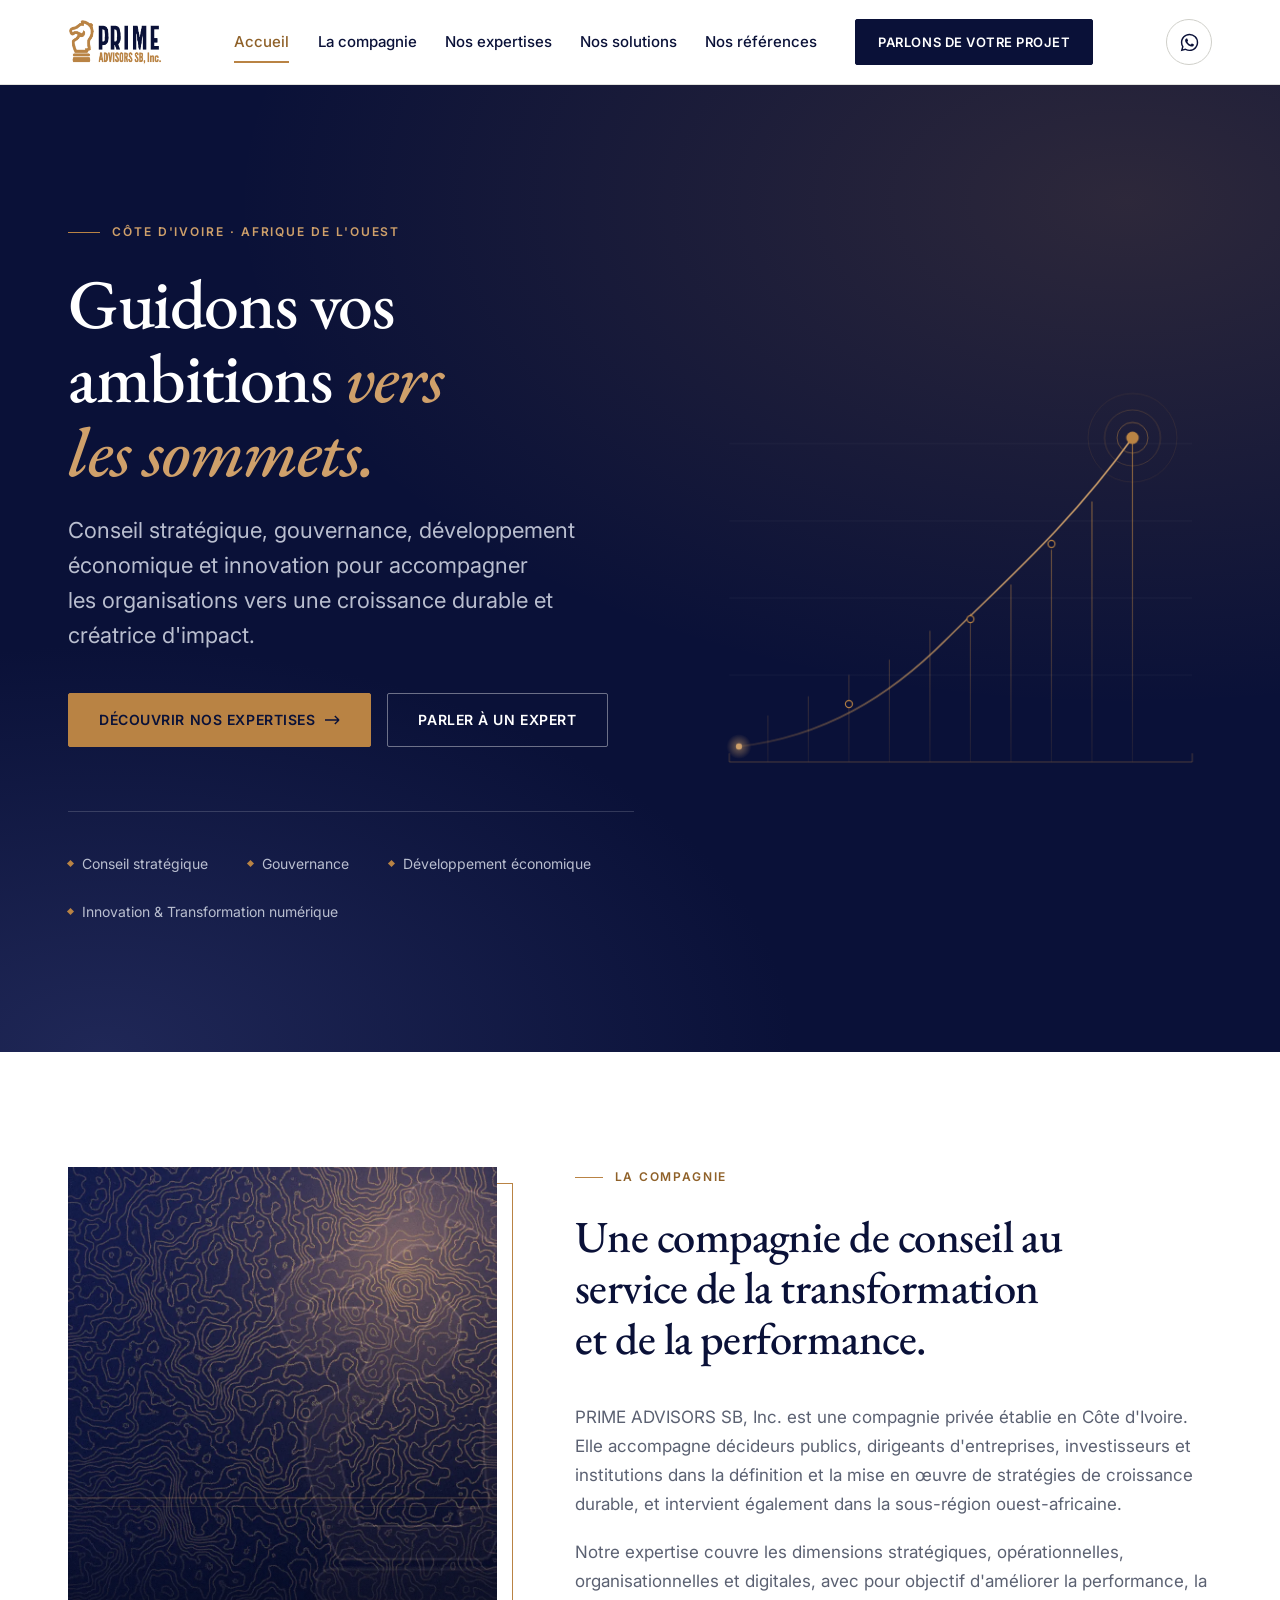
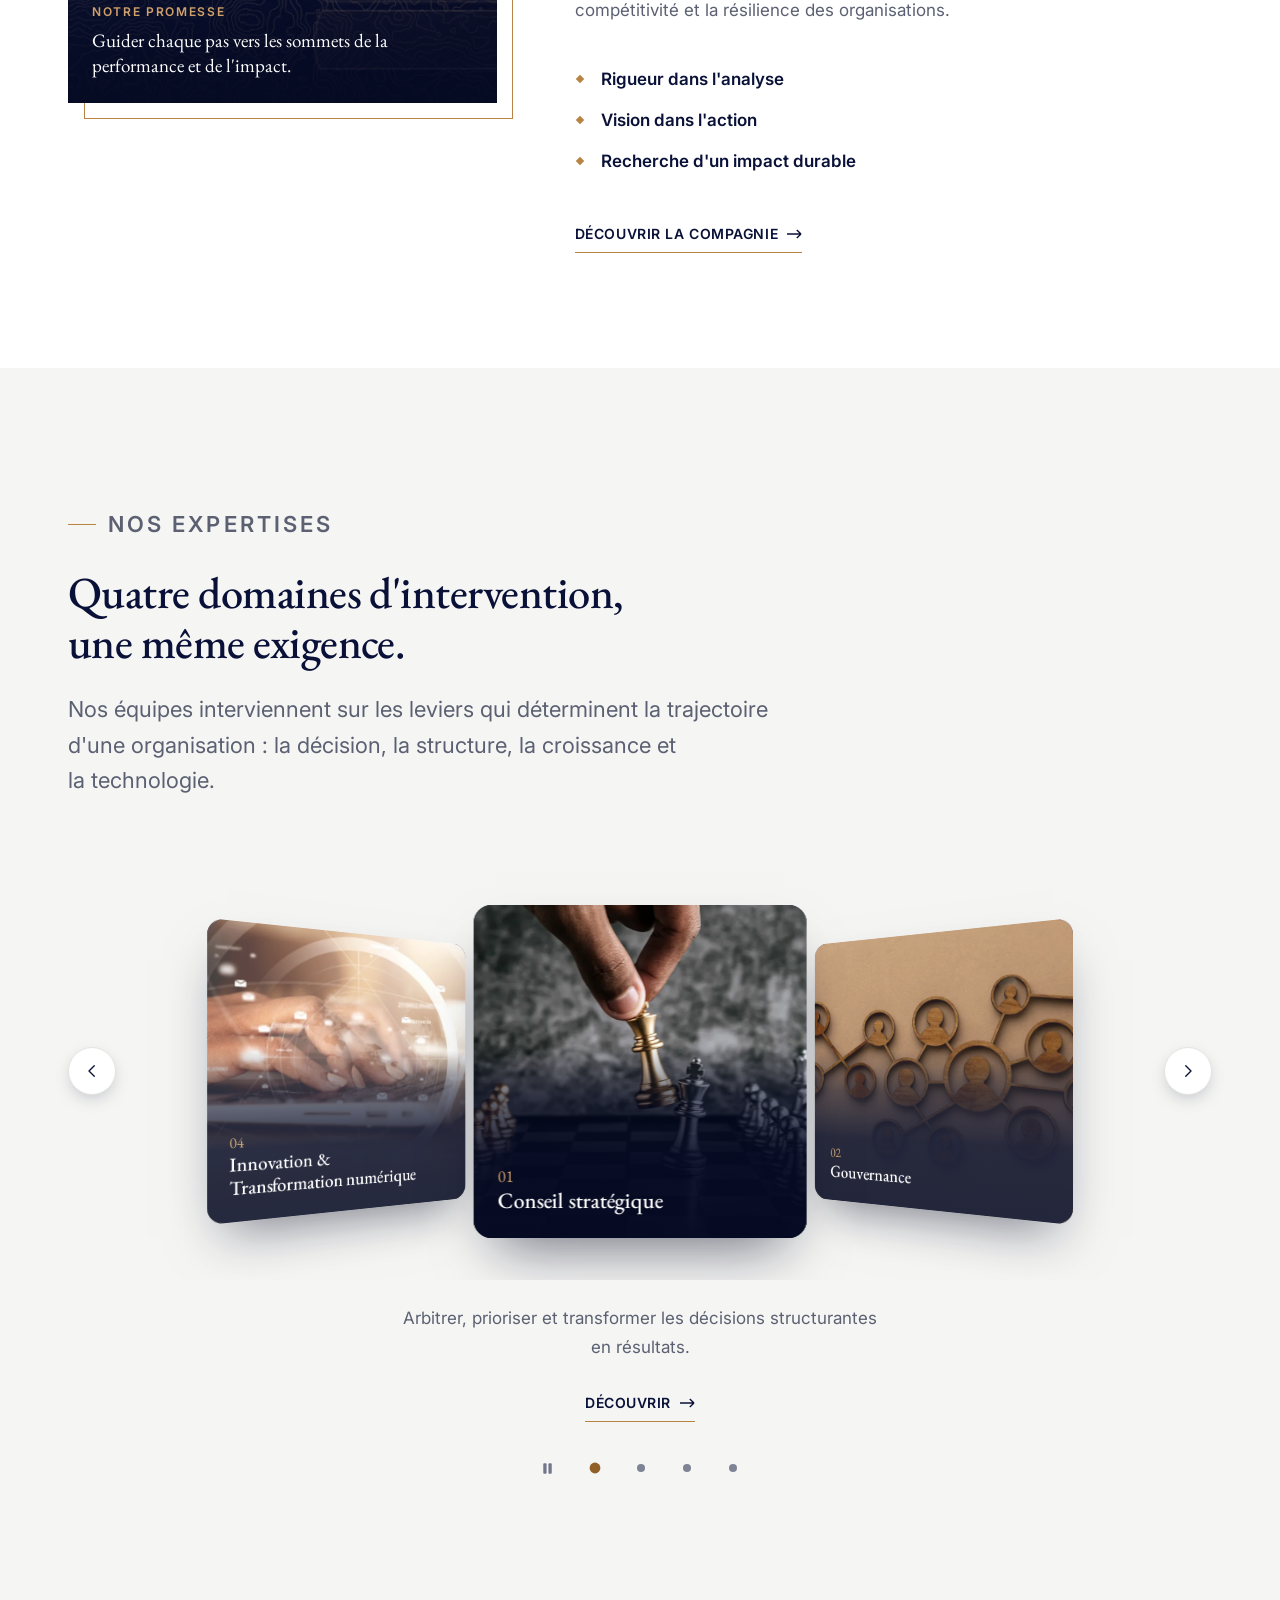
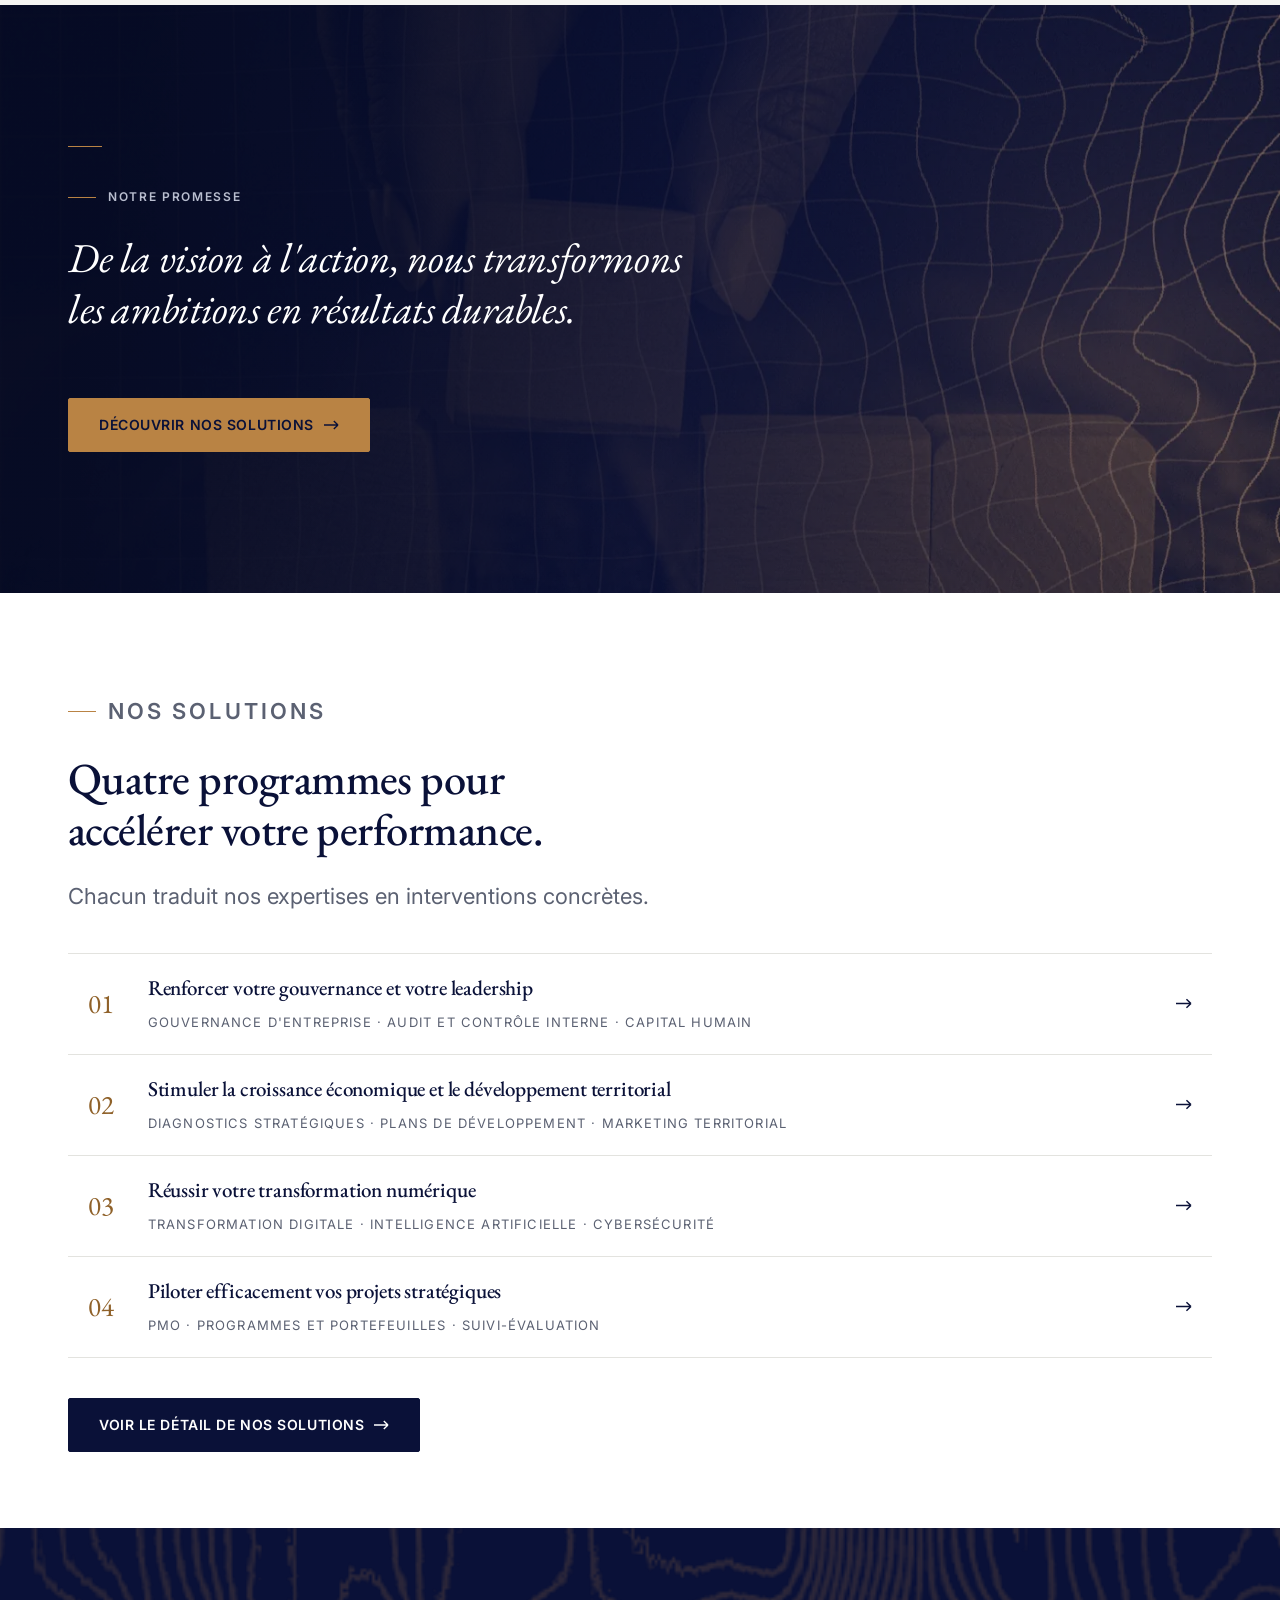
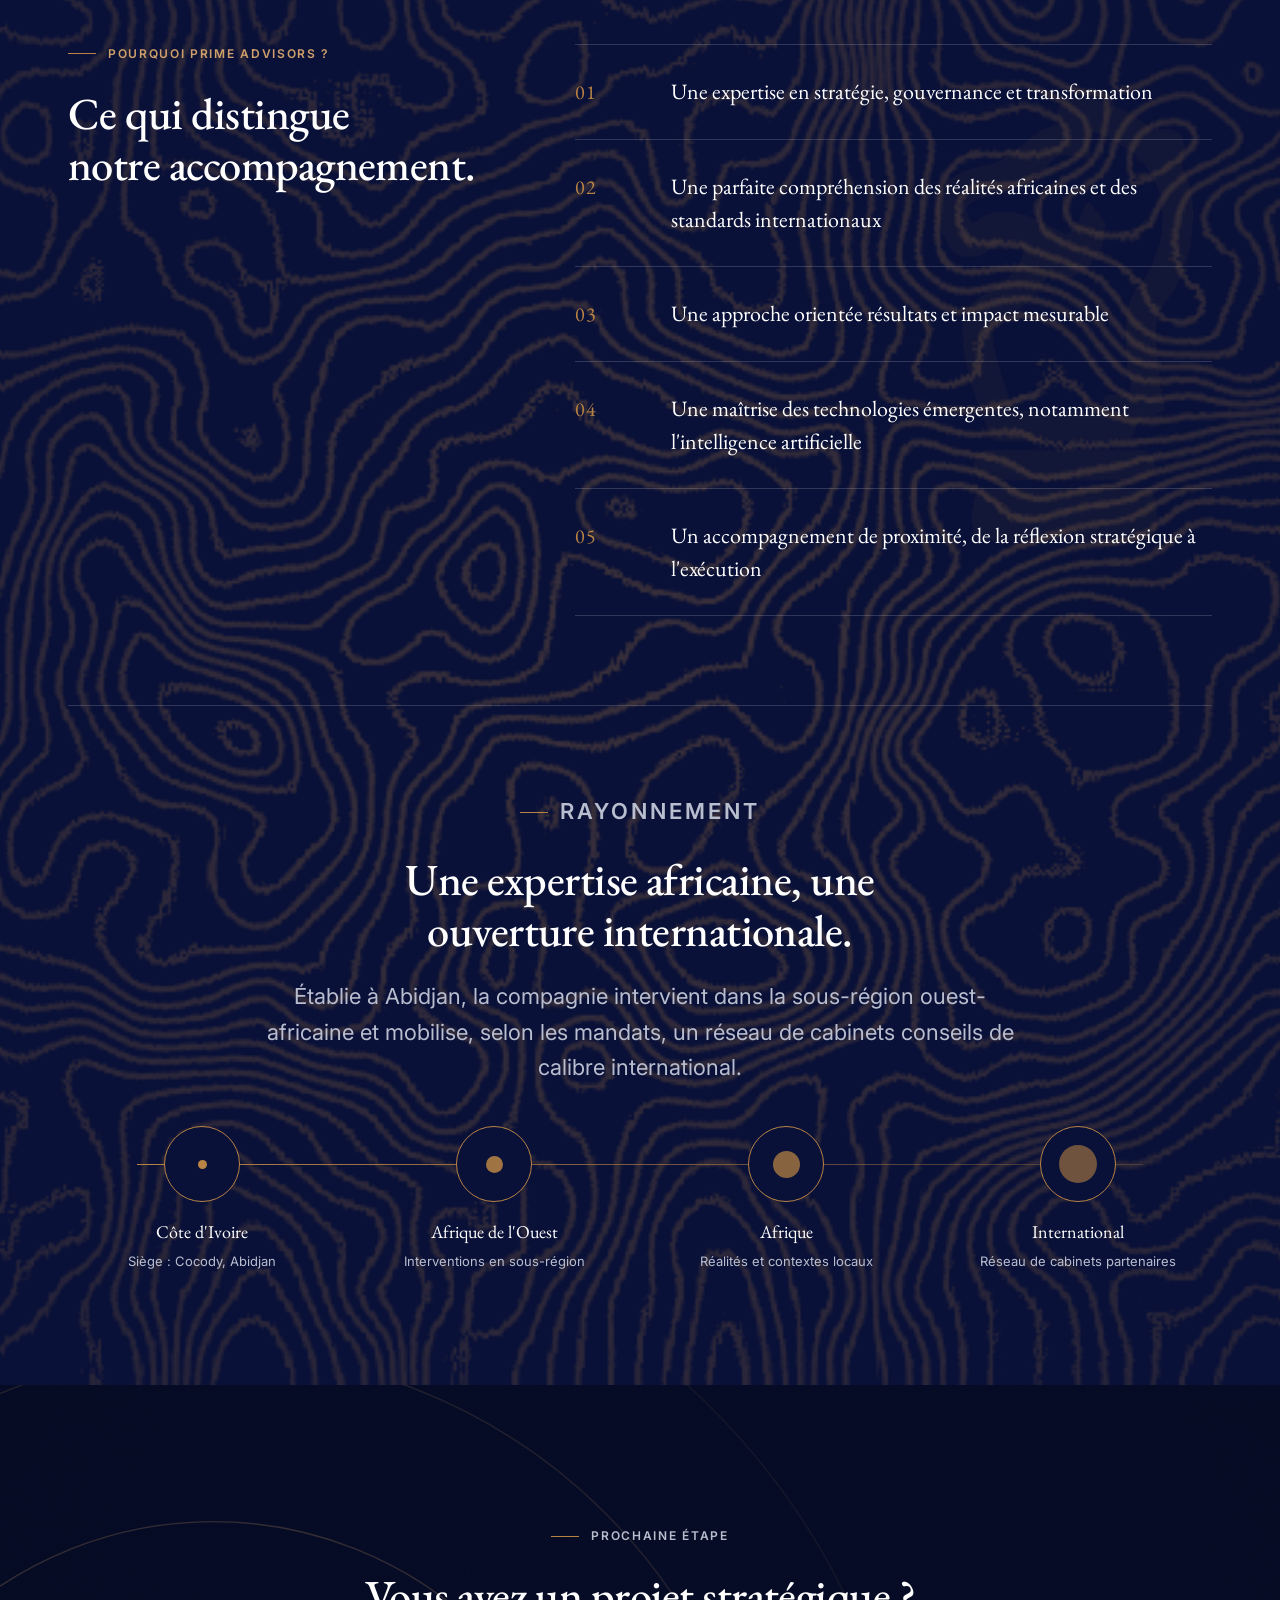
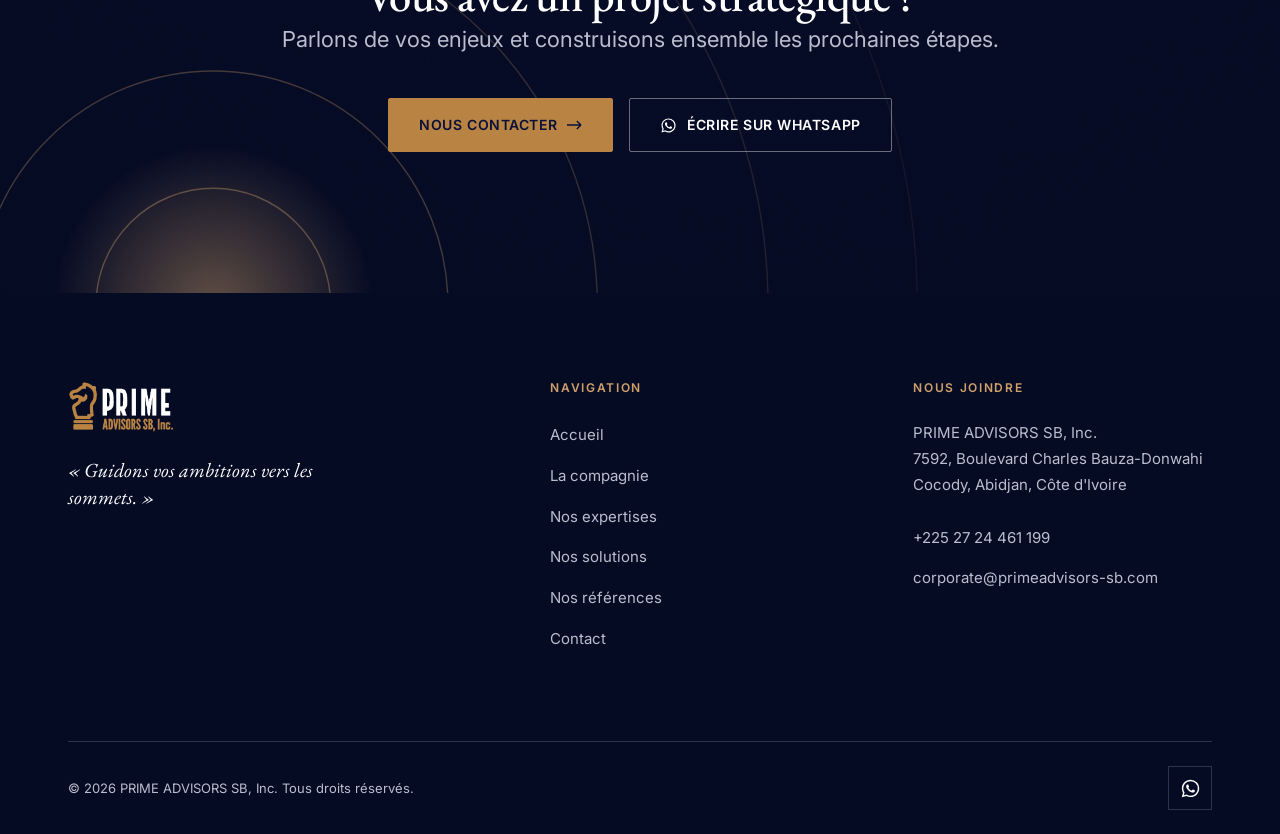
==== index.html @ 42571f33 "Initialisation du site Prime Advisors" ====
<!DOCTYPE html>
<html lang="fr">
<head>
<meta charset="utf-8">
<meta name="viewport" content="width=device-width, initial-scale=1">
<title>PRIME ADVISORS SB, Inc. | gouvernance & stratégie, Développement économique et Innovation & IA</title>
<meta name="description" content="PRIME ADVISORS SB, Inc. accompagne dirigeants, institutions et investisseurs en conseil stratégique, gouvernance, développement économique et transformation numérique, en Côte d'Ivoire et en Afrique de l'Ouest.">
<link rel="canonical" href="https://www.primeadvisors-sb.com/">
<meta name="theme-color" content="#0A1138">

<meta property="og:type" content="website">
<meta property="og:locale" content="fr_FR">
<meta property="og:site_name" content="PRIME ADVISORS SB, Inc.">
<meta property="og:title" content="PRIME ADVISORS SB, Inc. | Guidons vos ambitions vers les sommets.">
<meta property="og:description" content="Conseil stratégique, gouvernance, développement économique et innovation pour accompagner les organisations vers une croissance durable et créatrice d'impact.">
<meta property="og:url" content="https://www.primeadvisors-sb.com/">
<meta property="og:image" content="https://www.primeadvisors-sb.com/assets/img/logo-full-dark.png">
<meta name="twitter:card" content="summary_large_image">

<link rel="icon" href="assets/img/favicon.png" type="image/png" sizes="180x180">
<link rel="apple-touch-icon" href="assets/img/favicon.png">

<link rel="preconnect" href="https://fonts.googleapis.com">
<link rel="preconnect" href="https://fonts.gstatic.com" crossorigin>
<link rel="stylesheet" href="https://fonts.googleapis.com/css2?family=EB+Garamond:ital,wght@0,400;0,500;0,600;1,400;1,500&family=Inter:wght@300;400;500;600;700&display=swap">
<link rel="stylesheet" href="assets/css/style.css">
<script>document.documentElement.className += ' js';</script>

<script type="application/ld+json">
{
  "@context": "https://schema.org",
  "@type": "ProfessionalService",
  "name": "PRIME ADVISORS SB, Inc.",
  "slogan": "Guidons vos ambitions vers les sommets.",
  "url": "https://www.primeadvisors-sb.com/",
  "logo": "https://www.primeadvisors-sb.com/assets/img/logo-full-dark.png",
  "email": "corporate@primeadvisors-sb.com",
  "telephone": "+225 27 24 461 199",
  "address": {
    "@type": "PostalAddress",
    "streetAddress": "7592, Boulevard Charles Bauza-Donwahi",
    "addressLocality": "Cocody, Abidjan",
    "addressCountry": "CI"
  },
  "areaServed": ["Côte d'Ivoire", "Afrique de l'Ouest"],
  "knowsAbout": [
    "Conseil stratégique",
    "Gouvernance",
    "Développement économique",
    "Innovation et transformation numérique"
  ]
}
</script>
</head>
<body>

<a class="skip-link" href="#main">Aller au contenu principal</a>

<header class="site-header">
  <div class="container site-header__inner">
    <a class="brand" href="index.html" aria-label="PRIME ADVISORS SB, Inc., accueil">
      <img src="assets/img/logo-dark.png" alt="PRIME ADVISORS SB, Inc." width="697" height="342">
    </a>

    <div class="site-nav" id="site-nav">
      <nav class="nav" aria-label="Navigation principale">
        <a class="nav__link" href="index.html" aria-current="page">Accueil</a>
        <a class="nav__link" href="la-compagnie.html">La compagnie</a>
        <a class="nav__link" href="nos-expertises.html">Nos expertises</a>
        <a class="nav__link" href="nos-solutions.html">Nos solutions</a>
        <a class="nav__link" href="nos-references.html">Nos références</a>
      </nav>
      <div class="header-cta">
        <a class="btn btn--primary btn--sm" href="contact.html">Parlons de votre projet</a>
      </div>
      <div class="nav-mobile-contact">
        <a href="https://wa.me/2250566427272" target="_blank" rel="noopener noreferrer">WhatsApp : +225 05 66 42 72 72</a>
        <a href="tel:+2252724461199">+225 27 24 461 199</a>
        <a href="mailto:corporate@primeadvisors-sb.com">corporate@primeadvisors-sb.com</a>
        <span>Cocody, Abidjan, Côte d'Ivoire</span>
      </div>
    </div>

    <div class="header-actions">
      <a class="wa-btn" href="https://wa.me/2250566427272" target="_blank" rel="noopener noreferrer"
         aria-label="Écrire à PRIME ADVISORS sur WhatsApp (nouvel onglet)">
        <svg viewBox="0 0 24 24" fill="currentColor" aria-hidden="true"><path d="M12.04 2C6.58 2 2.13 6.45 2.13 11.91c0 1.75.46 3.45 1.32 4.95L2 22l5.25-1.38a9.9 9.9 0 0 0 4.79 1.22h.01c5.46 0 9.91-4.45 9.91-9.91 0-2.65-1.03-5.14-2.9-7.01A9.82 9.82 0 0 0 12.04 2Zm0 18.15h-.01a8.2 8.2 0 0 1-4.19-1.15l-.3-.18-3.12.82.83-3.04-.2-.31a8.16 8.16 0 0 1-1.26-4.38c0-4.54 3.7-8.24 8.25-8.24a8.2 8.2 0 0 1 8.24 8.25c0 4.54-3.7 8.23-8.24 8.23Zm4.52-6.16c-.25-.12-1.47-.72-1.69-.81-.23-.08-.39-.12-.56.13-.16.24-.64.8-.79.97-.14.16-.29.19-.54.06-.25-.12-1.05-.39-1.99-1.23-.74-.66-1.23-1.47-1.38-1.72-.14-.25-.01-.38.11-.5.11-.11.25-.29.37-.43.13-.15.17-.25.25-.41.08-.17.04-.31-.02-.43-.06-.12-.56-1.34-.76-1.84-.2-.48-.41-.42-.56-.43h-.48c-.17 0-.43.06-.66.31-.23.25-.86.85-.86 2.07 0 1.22.89 2.4 1.01 2.56.12.17 1.75 2.67 4.23 3.74.59.26 1.05.41 1.41.52.59.19 1.13.16 1.56.1.48-.07 1.47-.6 1.67-1.18.21-.58.21-1.07.15-1.18-.06-.11-.23-.17-.48-.29Z"/></svg>
      </a>
      <button class="nav-toggle" type="button" aria-expanded="false" aria-controls="site-nav" aria-label="Ouvrir le menu">
        <span class="nav-toggle__bars" aria-hidden="true"><span></span><span></span><span></span></span>
      </button>
    </div>
  </div>
</header>

<main id="main">

  <!-- ============================ HERO ============================ -->
  <section class="hero">
    <div class="container hero__inner">
      <div class="hero__content">
        <p class="hero__eyebrow">Côte d'Ivoire &middot; Afrique de l'Ouest</p>
        <h1>Guidons vos ambitions <em>vers les sommets.</em></h1>
        <p class="hero__sub">
          Conseil stratégique, gouvernance, développement économique et innovation
          pour accompagner les organisations vers une croissance durable et créatrice d'impact.
        </p>
        <div class="btn-row hero__actions">
          <a class="btn btn--gold" href="nos-expertises.html">
            Découvrir nos expertises
            <svg width="15" height="10" viewBox="0 0 15 10" fill="none" aria-hidden="true"><path d="M9.8 1 14 5m0 0-4.2 4M14 5H0" stroke="currentColor" stroke-width="1.4"/></svg>
          </a>
          <a class="btn btn--ghost-invert" href="contact.html">Parler à un expert</a>
        </div>
        <ul class="hero__meta">
          <li>Conseil stratégique</li>
          <li>Gouvernance</li>
          <li>Développement économique</li>
          <li>Innovation &amp; Transformation numérique</li>
        </ul>
      </div>

      <!-- Courbe d'ascension animée. Les tracés portent pathLength="1" : le
           tracé progressif est piloté par une règle unique en CSS (section 19),
           déclenchée par la classe .is-animated posée en JS à l'entrée dans
           le champ de vision. -->
      <div class="hero__visual" aria-hidden="true">
        <svg viewBox="0 0 520 470" fill="none" xmlns="http://www.w3.org/2000/svg" data-parallax="0.04">
          <defs>
            <linearGradient id="barGrad" x1="0" y1="440" x2="0" y2="60" gradientUnits="userSpaceOnUse">
              <stop offset="0" stop-color="#B98344" stop-opacity=".10"/>
              <stop offset="1" stop-color="#B98344" stop-opacity=".80"/>
            </linearGradient>
            <linearGradient id="pathGrad" x1="30" y1="0" x2="450" y2="0" gradientUnits="userSpaceOnUse">
              <stop offset="0" stop-color="#B98344" stop-opacity=".18"/>
              <stop offset=".65" stop-color="#CFA06A" stop-opacity=".95"/>
              <stop offset="1" stop-color="#CFA06A"/>
            </linearGradient>
            <radialGradient id="cometGlow">
              <stop offset="0" stop-color="#CFA06A" stop-opacity=".55"/>
              <stop offset="1" stop-color="#CFA06A" stop-opacity="0"/>
            </radialGradient>
          </defs>

          <!-- trame horizontale -->
          <g stroke="#FFFFFF" stroke-opacity=".055">
            <path d="M20 110h480M20 190h480M20 270h480M20 350h480"/>
          </g>

          <!-- barres d'ascension : dix tracés distincts, décalés en cascade -->
          <g stroke="url(#barGrad)" stroke-width="1.25">
            <path class="hv-bar" pathLength="1" d="M60 440V392"/>
            <path class="hv-bar" pathLength="1" d="M102 440V372"/>
            <path class="hv-bar" pathLength="1" d="M144 440V350"/>
            <path class="hv-bar" pathLength="1" d="M186 440V334"/>
            <path class="hv-bar" pathLength="1" d="M228 440V304"/>
            <path class="hv-bar" pathLength="1" d="M270 440V286"/>
            <path class="hv-bar" pathLength="1" d="M312 440V256"/>
            <path class="hv-bar" pathLength="1" d="M354 440V220"/>
            <path class="hv-bar" pathLength="1" d="M396 440V170"/>
            <path class="hv-bar" pathLength="1" d="M438 440V104"/>
          </g>

          <!-- trajectoire : se trace de la base vers le sommet -->
          <path class="hv-curve" pathLength="1"
                d="M30 424C118 414 186 372 244 314S372 196 438 104"
                stroke="url(#pathGrad)" stroke-width="1.6" stroke-linecap="round"/>

          <!-- jalons, apparaissant dans le sillage de la courbe -->
          <g fill="#0A1138" stroke="#B98344" stroke-width="1.2">
            <circle class="hv-dot" cx="144" cy="380" r="3.6"/>
            <circle class="hv-dot" cx="270" cy="292" r="3.6"/>
            <circle class="hv-dot" cx="354" cy="214" r="3.6"/>
          </g>

          <!-- point mobile parcourant la trajectoire en continu -->
          <g class="hv-comet">
            <circle r="13" fill="url(#cometGlow)"/>
            <circle r="3.2" fill="#CFA06A"/>
          </g>

          <!-- sommet : anneaux en respiration lente -->
          <g transform="translate(438 104)">
            <circle class="hv-ring" r="46" stroke="#B98344" stroke-opacity=".13"/>
            <circle class="hv-ring" r="29" stroke="#B98344" stroke-opacity=".26"/>
            <circle class="hv-ring" r="16" stroke="#B98344" stroke-opacity=".5"/>
            <circle class="hv-peak" r="6.5" fill="#B98344"/>
          </g>

          <!-- socle -->
          <path d="M20 440h480" stroke="#B98344" stroke-opacity=".38"/>
          <path d="M20 440v-9M500 440v-9" stroke="#B98344" stroke-opacity=".38"/>
        </svg>
      </div>
    </div>
  </section>

  <!-- ====================== PRÉSENTATION COURTE ====================== -->
  <section class="section">
    <div class="container split">
      <figure class="media media--portrait media--framed media--zoom reveal">
        <img src="assets/img/img-compagnie.webp"
             alt="Composition abstraite en courbes de niveau convergeant vers un sommet, aux couleurs de PRIME ADVISORS."
             width="900" height="1150" loading="lazy" decoding="async">
        <figcaption class="media__caption">
          <span>Notre promesse</span>
          Guider chaque pas vers les sommets de la performance et de l'impact.
        </figcaption>
      </figure>

      <div class="reveal reveal-delay-1">
        <p class="eyebrow">La compagnie</p>
        <h2>Une compagnie de conseil au service de la transformation et de la performance.</h2>
        <div class="prose" style="margin-top:var(--space-lg)">
          <p>
            PRIME ADVISORS SB, Inc. est une compagnie privée établie en Côte d'Ivoire. Elle accompagne
            décideurs publics, dirigeants d'entreprises, investisseurs et institutions dans la définition
            et la mise en œuvre de stratégies de croissance durable, et intervient également dans la
            sous-région ouest-africaine.
          </p>
          <p>
            Notre expertise couvre les dimensions stratégiques, opérationnelles, organisationnelles et
            digitales, avec pour objectif d'améliorer la performance, la compétitivité et la résilience
            des organisations.
          </p>
        </div>

        <ul class="diamond-list" style="margin-top:var(--space-lg);gap:12px">
          <li><strong>Rigueur dans l'analyse</strong></li>
          <li><strong>Vision dans l'action</strong></li>
          <li><strong>Recherche d'un impact durable</strong></li>
        </ul>

        <p style="margin-top:var(--space-lg)">
          <a class="link-arrow" href="la-compagnie.html">
            Découvrir la compagnie
            <svg width="15" height="10" viewBox="0 0 15 10" fill="none" aria-hidden="true"><path d="M9.8 1 14 5m0 0-4.2 4M14 5H0" stroke="currentColor" stroke-width="1.4"/></svg>
          </a>
        </p>
      </div>
    </div>
  </section>

  <!-- =========================== EXPERTISES =========================== -->
  <section class="section section--alt">
    <div class="container">
      <div class="section-head reveal">
        <p class="eyebrow">Nos expertises</p>
        <h2>Quatre domaines d'intervention, une même exigence.</h2>
        <p>
          Nos équipes interviennent sur les leviers qui déterminent la trajectoire d'une organisation :
          la décision, la structure, la croissance et la technologie.
        </p>
      </div>

      <div class="coverflow reveal" data-coverflow role="region"
           aria-roledescription="carrousel" aria-label="Nos quatre expertises">
        <div class="coverflow__stage">
          <div class="coverflow__frame" tabindex="0" aria-describedby="cf-aide">
            <div class="coverflow__track">
          <figure class="coverflow__card" role="group" aria-roledescription="diapositive"
                  aria-label="1 sur 4 : Conseil stratégique">
            <div class="coverflow__media">
              <img src="assets/img/expertise-conseil.webp" alt="Une main avance la dame dorée face au roi adverse sur un échiquier : le coup décisif d'une stratégie préparée."
                   width="760" height="760" loading="lazy" decoding="async">
              <div class="coverflow__label">
                <span class="coverflow__num">01</span>
                <h3>Conseil stratégique</h3>
              </div>
            </div>
            <figcaption>
              <p>Arbitrer, prioriser et transformer les décisions structurantes en résultats.</p>
              <a class="link-arrow" href="nos-expertises.html#conseil-strategique">Découvrir<svg width="15" height="10" viewBox="0 0 15 10" fill="none" aria-hidden="true"><path d="M9.8 1 14 5m0 0-4.2 4M14 5H0" stroke="currentColor" stroke-width="1.4"/></svg></a>
            </figcaption>
          </figure>

          <figure class="coverflow__card" role="group" aria-roledescription="diapositive"
                  aria-label="2 sur 4 : Gouvernance">
            <div class="coverflow__media">
              <img src="assets/img/expertise-gouvernance.webp" alt="Schéma en bois de silhouettes reliées entre elles autour d'un nœud central : instances, rôles et lignes de délégation."
                   width="760" height="760" loading="lazy" decoding="async">
              <div class="coverflow__label">
                <span class="coverflow__num">02</span>
                <h3>Gouvernance</h3>
              </div>
            </div>
            <figcaption>
              <p>Structurer la décision, sécuriser l'exécution, renforcer les équipes.</p>
              <a class="link-arrow" href="nos-expertises.html#gouvernance">Découvrir<svg width="15" height="10" viewBox="0 0 15 10" fill="none" aria-hidden="true"><path d="M9.8 1 14 5m0 0-4.2 4M14 5H0" stroke="currentColor" stroke-width="1.4"/></svg></a>
            </figcaption>
          </figure>

          <figure class="coverflow__card" role="group" aria-roledescription="diapositive"
                  aria-label="3 sur 4 : Développement économique">
            <div class="coverflow__media">
              <img src="assets/img/expertise-developpement.webp" alt="Une ampoule renfermant un histogramme et une courbe ascendante : l'idée qui devient croissance mesurable."
                   width="760" height="760" loading="lazy" decoding="async">
              <div class="coverflow__label">
                <span class="coverflow__num">03</span>
                <h3>Développement économique</h3>
              </div>
            </div>
            <figcaption>
              <p>Objectiver le potentiel des territoires et des filières, puis le financer.</p>
              <a class="link-arrow" href="nos-expertises.html#developpement-economique">Découvrir<svg width="15" height="10" viewBox="0 0 15 10" fill="none" aria-hidden="true"><path d="M9.8 1 14 5m0 0-4.2 4M14 5H0" stroke="currentColor" stroke-width="1.4"/></svg></a>
            </figcaption>
          </figure>

          <figure class="coverflow__card" role="group" aria-roledescription="diapositive"
                  aria-label="4 sur 4 : Innovation et Transformation numérique">
            <div class="coverflow__media">
              <img src="assets/img/expertise-innovation.webp" alt="Des mains sur un clavier d'ordinateur portable, entourées de flux de données et de messages en surimpression."
                   width="760" height="760" loading="lazy" decoding="async">
              <div class="coverflow__label">
                <span class="coverflow__num">04</span>
                <h3>Innovation &amp; Transformation numérique</h3>
              </div>
            </div>
            <figcaption>
              <p>Moderniser sans fragiliser : les usages d'abord, la sécurité à chaque étape.</p>
              <a class="link-arrow" href="nos-expertises.html#innovation-numerique">Découvrir<svg width="15" height="10" viewBox="0 0 15 10" fill="none" aria-hidden="true"><path d="M9.8 1 14 5m0 0-4.2 4M14 5H0" stroke="currentColor" stroke-width="1.4"/></svg></a>
            </figcaption>
          </figure>
            </div>
          </div>

          <button class="coverflow__nav coverflow__nav--prev" type="button"
                  data-cf-nav="prev" aria-label="Expertise précédente">
            <svg width="18" height="18" viewBox="0 0 24 24" fill="none" aria-hidden="true"><path d="M15 5l-7 7 7 7" stroke="currentColor" stroke-width="1.8" stroke-linecap="round" stroke-linejoin="round"/></svg>
          </button>
          <button class="coverflow__nav coverflow__nav--next" type="button"
                  data-cf-nav="next" aria-label="Expertise suivante">
            <svg width="18" height="18" viewBox="0 0 24 24" fill="none" aria-hidden="true"><path d="M9 5l7 7-7 7" stroke="currentColor" stroke-width="1.8" stroke-linecap="round" stroke-linejoin="round"/></svg>
          </button>
        </div>

        <p id="cf-aide" class="sr-only">
          Carrousel des quatre expertises. Utilisez les flèches gauche et droite du clavier,
          ou faites glisser les cartes, pour passer d'une expertise à l'autre.
        </p>

        <div class="coverflow__caption" aria-live="polite"></div>

        <div class="coverflow__controls">
          <button class="coverflow__toggle" type="button" data-cf-toggle
                  aria-label="Mettre en pause le défilement automatique">
            <svg width="15" height="15" viewBox="0 0 16 16" fill="currentColor" aria-hidden="true">
              <rect x="3.5" y="2.5" width="3.5" height="11" rx="1"/>
              <rect x="9" y="2.5" width="3.5" height="11" rx="1"/>
            </svg>
          </button>
          <div class="coverflow__dots" role="group" aria-label="Choisir une expertise"></div>
        </div>
      </div>
    </div>
  </section>

  <!-- ==================== BANDEAU : NOTRE PROMESSE ==================== -->
  <section class="band">
    <img class="band__bg" src="assets/img/img-expertise.webp" alt=""
         width="1400" height="790" loading="lazy" decoding="async" data-parallax="0.03">
    <div class="container">
      <div class="band__inner reveal">
        <div class="promise__mark" aria-hidden="true"></div>
        <p class="eyebrow">Notre promesse</p>
        <blockquote>De la vision à l'action, nous transformons les ambitions en résultats durables.</blockquote>
        <div class="btn-row" style="margin-top:var(--space-xl)">
          <a class="btn btn--gold" href="nos-solutions.html">
            Découvrir nos solutions
            <svg width="15" height="10" viewBox="0 0 15 10" fill="none" aria-hidden="true"><path d="M9.8 1 14 5m0 0-4.2 4M14 5H0" stroke="currentColor" stroke-width="1.4"/></svg>
          </a>
        </div>
      </div>
    </div>
  </section>

  <!-- =========================== SOLUTIONS =========================== -->
  <section class="section section--tight">
    <div class="container">
      <div class="section-head reveal" style="margin-bottom:clamp(28px,3vw,40px)">
        <p class="eyebrow">Nos solutions</p>
        <h2>Quatre programmes pour accélérer votre performance.</h2>
        <p>Chacun traduit nos expertises en interventions concrètes.</p>
      </div>

      <ol class="sol-index">
        <li class="sol-index__item reveal">
          <a class="sol-index__link" href="nos-solutions.html#gouvernance-leadership">
            <span class="sol-index__num" aria-hidden="true">01</span>
            <span>
              <span class="sol-index__title">Renforcer votre gouvernance et votre leadership</span>
              <span class="sol-index__keys">Gouvernance d'entreprise · Audit et contrôle interne · Capital humain</span>
            </span>
            <svg class="sol-index__go" width="16" height="11" viewBox="0 0 15 10" fill="none" aria-hidden="true"><path d="M9.8 1 14 5m0 0-4.2 4M14 5H0" stroke="currentColor" stroke-width="1.4"/></svg>
          </a>
        </li>

        <li class="sol-index__item reveal">
          <a class="sol-index__link" href="nos-solutions.html#croissance-territoriale">
            <span class="sol-index__num" aria-hidden="true">02</span>
            <span>
              <span class="sol-index__title">Stimuler la croissance économique et le développement territorial</span>
              <span class="sol-index__keys">Diagnostics stratégiques · Plans de développement · Marketing territorial</span>
            </span>
            <svg class="sol-index__go" width="16" height="11" viewBox="0 0 15 10" fill="none" aria-hidden="true"><path d="M9.8 1 14 5m0 0-4.2 4M14 5H0" stroke="currentColor" stroke-width="1.4"/></svg>
          </a>
        </li>

        <li class="sol-index__item reveal">
          <a class="sol-index__link" href="nos-solutions.html#transformation-numerique">
            <span class="sol-index__num" aria-hidden="true">03</span>
            <span>
              <span class="sol-index__title">Réussir votre transformation numérique</span>
              <span class="sol-index__keys">Transformation digitale · Intelligence artificielle · Cybersécurité</span>
            </span>
            <svg class="sol-index__go" width="16" height="11" viewBox="0 0 15 10" fill="none" aria-hidden="true"><path d="M9.8 1 14 5m0 0-4.2 4M14 5H0" stroke="currentColor" stroke-width="1.4"/></svg>
          </a>
        </li>

        <li class="sol-index__item reveal">
          <a class="sol-index__link" href="nos-solutions.html#pilotage-projets">
            <span class="sol-index__num" aria-hidden="true">04</span>
            <span>
              <span class="sol-index__title">Piloter efficacement vos projets stratégiques</span>
              <span class="sol-index__keys">PMO · Programmes et portefeuilles · Suivi-évaluation</span>
            </span>
            <svg class="sol-index__go" width="16" height="11" viewBox="0 0 15 10" fill="none" aria-hidden="true"><path d="M9.8 1 14 5m0 0-4.2 4M14 5H0" stroke="currentColor" stroke-width="1.4"/></svg>
          </a>
        </li>
      </ol>

      <div class="btn-row reveal" style="margin-top:var(--space-lg)">
        <a class="btn btn--primary" href="nos-solutions.html">
          Voir le détail de nos solutions
          <svg width="15" height="10" viewBox="0 0 15 10" fill="none" aria-hidden="true"><path d="M9.8 1 14 5m0 0-4.2 4M14 5H0" stroke="currentColor" stroke-width="1.4"/></svg>
        </a>
      </div>
    </div>
  </section>

  <!-- =================== POURQUOI + RAYONNEMENT =================== -->
  <section class="section section--invert section--motif">
    <img class="watermark" src="assets/img/motif-knight.png" alt="" width="430" height="684"
         loading="lazy" decoding="async" style="right:4%;top:8%" data-parallax="0.05">
    <div class="container">
      <div class="split">
        <div class="sticky-aside reveal">
          <p class="eyebrow">Pourquoi PRIME ADVISORS ?</p>
          <h2>Ce qui distingue notre accompagnement.</h2>
        </div>
        <ul class="reasons reveal reveal-delay-1">
          <li>
            <span class="reasons__num" aria-hidden="true">01</span>
            <span class="reasons__text">Une expertise en stratégie, gouvernance et transformation</span>
          </li>
          <li>
            <span class="reasons__num" aria-hidden="true">02</span>
            <span class="reasons__text">Une parfaite compréhension des réalités africaines et des standards internationaux</span>
          </li>
          <li>
            <span class="reasons__num" aria-hidden="true">03</span>
            <span class="reasons__text">Une approche orientée résultats et impact mesurable</span>
          </li>
          <li>
            <span class="reasons__num" aria-hidden="true">04</span>
            <span class="reasons__text">Une maîtrise des technologies émergentes, notamment l'intelligence artificielle</span>
          </li>
          <li>
            <span class="reasons__num" aria-hidden="true">05</span>
            <span class="reasons__text">Un accompagnement de proximité, de la réflexion stratégique à l'exécution</span>
          </li>
        </ul>
      </div>

      <div style="margin-top:clamp(56px,7vw,96px);padding-top:clamp(48px,5vw,72px);border-top:1px solid var(--border-invert)">
        <div class="section-head section-head--center reveal" style="margin-bottom:var(--space-lg)">
          <p class="eyebrow">Rayonnement</p>
          <h2>Une expertise africaine, une ouverture internationale.</h2>
          <p>
            Établie à Abidjan, la compagnie intervient dans la sous-région ouest-africaine et mobilise,
            selon les mandats, un réseau de cabinets conseils de calibre international.
          </p>
        </div>

        <ol class="reach reveal reveal-delay-1">
          <li class="reach__item">
            <span class="reach__ring" aria-hidden="true"><span class="reach__dot"></span></span>
            <span class="reach__label">Côte d'Ivoire<span class="reach__note">Siège : Cocody, Abidjan</span></span>
          </li>
          <li class="reach__item">
            <span class="reach__ring" aria-hidden="true"><span class="reach__dot"></span></span>
            <span class="reach__label">Afrique de l'Ouest<span class="reach__note">Interventions en sous-région</span></span>
          </li>
          <li class="reach__item">
            <span class="reach__ring" aria-hidden="true"><span class="reach__dot"></span></span>
            <span class="reach__label">Afrique<span class="reach__note">Réalités et contextes locaux</span></span>
          </li>
          <li class="reach__item">
            <span class="reach__ring" aria-hidden="true"><span class="reach__dot"></span></span>
            <span class="reach__label">International<span class="reach__note">Réseau de cabinets partenaires</span></span>
          </li>
        </ol>
      </div>
    </div>
  </section>

  <!-- =========================== CTA FINAL =========================== -->
  <section class="band band--center">
    <img class="band__bg" src="assets/img/img-rayonnement.webp" alt=""
         width="1400" height="790" loading="lazy" decoding="async">
    <svg class="waves" viewBox="0 0 1200 700" preserveAspectRatio="xMidYMid slice"
         aria-hidden="true" focusable="false">
      <defs>
        <radialGradient id="wglow-index-1">
          <stop offset="0" stop-color="#CFA06A" stop-opacity=".45"/>
          <stop offset="1" stop-color="#CFA06A" stop-opacity="0"/>
        </radialGradient>
      </defs>
      <circle class="waves__core" cx="200" cy="600" r="150" fill="url(#wglow-index-1)"/>
      <g>
        <circle class="waves__ring" cx="200" cy="600" r="200" vector-effect="non-scaling-stroke"/>
        <circle class="waves__ring" cx="200" cy="600" r="200" vector-effect="non-scaling-stroke"/>
        <circle class="waves__ring" cx="200" cy="600" r="200" vector-effect="non-scaling-stroke"/>
        <circle class="waves__ring" cx="200" cy="600" r="200" vector-effect="non-scaling-stroke"/>
        <circle class="waves__ring" cx="200" cy="600" r="200" vector-effect="non-scaling-stroke"/>
      </g>
    </svg>
    <div class="container">
      <div class="band__inner reveal">
        <p class="eyebrow">Prochaine étape</p>
        <h2>Vous avez un projet stratégique ?</h2>
        <p style="font-size:var(--fs-lead);margin-bottom:var(--space-lg)">
          Parlons de vos enjeux et construisons ensemble les prochaines étapes.
        </p>
        <div class="btn-row">
          <a class="btn btn--gold" href="contact.html">
            Nous contacter
            <svg width="15" height="10" viewBox="0 0 15 10" fill="none" aria-hidden="true"><path d="M9.8 1 14 5m0 0-4.2 4M14 5H0" stroke="currentColor" stroke-width="1.4"/></svg>
          </a>
          <a class="btn btn--ghost-invert" href="https://wa.me/2250566427272" target="_blank" rel="noopener noreferrer">
            <svg width="17" height="17" viewBox="0 0 24 24" fill="currentColor" aria-hidden="true"><path d="M12.04 2C6.58 2 2.13 6.45 2.13 11.91c0 1.75.46 3.45 1.32 4.95L2 22l5.25-1.38a9.9 9.9 0 0 0 4.79 1.22h.01c5.46 0 9.91-4.45 9.91-9.91 0-2.65-1.03-5.14-2.9-7.01A9.82 9.82 0 0 0 12.04 2Zm0 18.15h-.01a8.2 8.2 0 0 1-4.19-1.15l-.3-.18-3.12.82.83-3.04-.2-.31a8.16 8.16 0 0 1-1.26-4.38c0-4.54 3.7-8.24 8.25-8.24a8.2 8.2 0 0 1 8.24 8.25c0 4.54-3.7 8.23-8.24 8.23Zm4.52-6.16c-.25-.12-1.47-.72-1.69-.81-.23-.08-.39-.12-.56.13-.16.24-.64.8-.79.97-.14.16-.29.19-.54.06-.25-.12-1.05-.39-1.99-1.23-.74-.66-1.23-1.47-1.38-1.72-.14-.25-.01-.38.11-.5.11-.11.25-.29.37-.43.13-.15.17-.25.25-.41.08-.17.04-.31-.02-.43-.06-.12-.56-1.34-.76-1.84-.2-.48-.41-.42-.56-.43h-.48c-.17 0-.43.06-.66.31-.23.25-.86.85-.86 2.07 0 1.22.89 2.4 1.01 2.56.12.17 1.75 2.67 4.23 3.74.59.26 1.05.41 1.41.52.59.19 1.13.16 1.56.1.48-.07 1.47-.6 1.67-1.18.21-.58.21-1.07.15-1.18-.06-.11-.23-.17-.48-.29Z"/></svg>
            Écrire sur WhatsApp
          </a>
        </div>
      </div>
    </div>
  </section>

</main>

<footer class="site-footer">
  <div class="container">
    <div class="site-footer__top">
      <div class="site-footer__brand">
        <img src="assets/img/logo-light.png" alt="PRIME ADVISORS SB, Inc." width="697" height="342" loading="lazy">
        <p class="site-footer__slogan">« Guidons vos ambitions vers les sommets. »</p>
      </div>

      <nav aria-label="Navigation de pied de page">
        <h3>Navigation</h3>
        <ul>
          <li><a href="index.html">Accueil</a></li>
          <li><a href="la-compagnie.html">La compagnie</a></li>
          <li><a href="nos-expertises.html">Nos expertises</a></li>
          <li><a href="nos-solutions.html">Nos solutions</a></li>
          <li><a href="nos-references.html">Nos références</a></li>
          <li><a href="contact.html">Contact</a></li>
        </ul>
      </nav>

      <div>
        <h3>Nous joindre</h3>
        <address>
          PRIME ADVISORS SB, Inc.<br>
          7592, Boulevard Charles Bauza-Donwahi<br>
          Cocody, Abidjan, Côte d'Ivoire
        </address>
        <ul style="margin-top:var(--space-md)">
          <li><a href="tel:+2252724461199">+225 27 24 461 199</a></li>
          <li><a href="mailto:corporate@primeadvisors-sb.com">corporate@primeadvisors-sb.com</a></li>
        </ul>
      </div>
    </div>

    <div class="site-footer__bottom">
      <p style="margin:0">&copy; <span data-current-year>2026</span> PRIME ADVISORS SB, Inc. Tous droits réservés.</p>

      <div class="site-footer__social">
        <a class="wa-btn" href="https://wa.me/2250566427272" target="_blank" rel="noopener noreferrer"
           aria-label="Écrire à PRIME ADVISORS sur WhatsApp (nouvel onglet)">
          <svg viewBox="0 0 24 24" fill="currentColor" aria-hidden="true"><path d="M12.04 2C6.58 2 2.13 6.45 2.13 11.91c0 1.75.46 3.45 1.32 4.95L2 22l5.25-1.38a9.9 9.9 0 0 0 4.79 1.22h.01c5.46 0 9.91-4.45 9.91-9.91 0-2.65-1.03-5.14-2.9-7.01A9.82 9.82 0 0 0 12.04 2Zm0 18.15h-.01a8.2 8.2 0 0 1-4.19-1.15l-.3-.18-3.12.82.83-3.04-.2-.31a8.16 8.16 0 0 1-1.26-4.38c0-4.54 3.7-8.24 8.25-8.24a8.2 8.2 0 0 1 8.24 8.25c0 4.54-3.7 8.23-8.24 8.23Zm4.52-6.16c-.25-.12-1.47-.72-1.69-.81-.23-.08-.39-.12-.56.13-.16.24-.64.8-.79.97-.14.16-.29.19-.54.06-.25-.12-1.05-.39-1.99-1.23-.74-.66-1.23-1.47-1.38-1.72-.14-.25-.01-.38.11-.5.11-.11.25-.29.37-.43.13-.15.17-.25.25-.41.08-.17.04-.31-.02-.43-.06-.12-.56-1.34-.76-1.84-.2-.48-.41-.42-.56-.43h-.48c-.17 0-.43.06-.66.31-.23.25-.86.85-.86 2.07 0 1.22.89 2.4 1.01 2.56.12.17 1.75 2.67 4.23 3.74.59.26 1.05.41 1.41.52.59.19 1.13.16 1.56.1.48-.07 1.47-.6 1.67-1.18.21-.58.21-1.07.15-1.18-.06-.11-.23-.17-.48-.29Z"/></svg>
        </a>
        <!--
          À COMPLÉTER : LinkedIn
          Décommenter dès que l'URL de la page entreprise officielle est communiquée,
          en remplaçant HREF_LINKEDIN par l'adresse exacte.

        <a href="HREF_LINKEDIN" target="_blank" rel="noopener noreferrer" aria-label="PRIME ADVISORS SB sur LinkedIn">
          <svg width="17" height="17" viewBox="0 0 24 24" fill="currentColor" aria-hidden="true"><path d="M6.94 5a2 2 0 1 1-4 0 2 2 0 0 1 4 0ZM3.2 8.48h3.5V21H3.2V8.48Zm5.7 0h3.35v1.71h.05c.47-.86 1.6-1.77 3.3-1.77 3.53 0 4.18 2.25 4.18 5.18V21h-3.5v-5.7c0-1.36-.03-3.11-1.94-3.11-1.94 0-2.24 1.48-2.24 3.01V21H8.9V8.48Z"/></svg>
        </a>
        -->
      </div>
    </div>
  </div>
</footer>

<script src="assets/js/main.js" defer></script>
</body>
</html>
---- assets/css/style.css ----
/* ==========================================================================
   PRIME ADVISORS SB, Inc. | Feuille de style institutionnelle
   Système : Minimalisme / Swiss style, institutionnel, spacieux, sobre.
   Palette de marque verrouillée : navy #0A1138 · or #B98344 · blanc · gris.
   ========================================================================== */

/* --------------------------------------------------------------------------
   1. TOKENS
   -------------------------------------------------------------------------- */
:root {
  /* Couleurs de marque */
  --navy: #0A1138;
  --gold: #B98344;
  --white: #FFFFFF;
  --gray-light: #F5F5F3;
  --gray-dark: #222222;

  /* Déclinaisons (dérivées, ne pas introduire de nouvelles teintes) */
  --navy-900: #060B24;
  --navy-800: #0A1138;
  --navy-700: #141C4A;
  --navy-600: #232B5C;
  /* Or assombri pour le texte sur fond clair : le #B98344 de marque ne donne
     que 3.3:1 sur blanc. Cette valeur atteint 5.4:1 sur blanc et 4.9:1 sur
     --gray-light, soit le seuil AA pour les libellés de petite taille.
     L'or de marque reste utilisé tel quel pour les filets, les grands
     chiffres et tous les accents sur fond navy. */
  --gold-600: #8F6129;
  --gold-400: #CFA06A;
  --gold-100: #F4EADE;

  /* Rôles sémantiques */
  --bg: var(--white);
  --bg-alt: var(--gray-light);
  --bg-invert: var(--navy);
  --text: var(--gray-dark);
  --text-strong: var(--navy);
  --text-muted: #5B6172;         /* 6.18:1 sur blanc, AA */
  --text-on-invert: #FFFFFF;
  --text-on-invert-muted: #B9BECF; /* 8.9:1 sur navy, AA */
  --border: #E3E3DF;
  --border-strong: #CFCFC9;
  --border-invert: rgba(255, 255, 255, 0.16);
  --accent: var(--gold);
  --focus: var(--gold-400);

  /* Typographie */
  --font-display: "EB Garamond", "Iowan Old Style", Georgia, "Times New Roman", serif;
  --font-body: "Inter", -apple-system, BlinkMacSystemFont, "Segoe UI", Roboto, Helvetica, Arial, sans-serif;

  --fs-eyebrow: 0.75rem;
  --fs-small: 0.875rem;
  --fs-body: 1.0625rem;
  --fs-lead: clamp(1.125rem, 0.98rem + 0.62vw, 1.375rem);
  --fs-h4: clamp(1.0625rem, 1rem + 0.3vw, 1.1875rem);
  --fs-h3: clamp(1.375rem, 1.22rem + 0.65vw, 1.75rem);
  --fs-h2: clamp(1.875rem, 1.5rem + 1.6vw, 3rem);
  --fs-h1: clamp(2.5rem, 1.72rem + 3.3vw, 4.5rem);

  /* Échelle d'espacement, profil « spacieux » */
  --space-xs: 8px;
  --space-sm: 16px;
  --space-md: 24px;
  --space-lg: 40px;
  --space-xl: 64px;
  --space-2xl: 96px;
  --section-y: clamp(72px, 9vw, 132px);

  /* Structure */
  --container: 1240px;
  --container-narrow: 860px;
  --gutter: clamp(20px, 4vw, 48px);
  --header-h: 84px;
  --radius: 2px;

  /* Mouvement, profil « subtil » */
  --ease: cubic-bezier(0.22, 0.61, 0.36, 1);
  --dur: 240ms;
  --dur-slow: 420ms;
}

@media (max-width: 900px) {
  :root { --header-h: 68px; }
}

/* --------------------------------------------------------------------------
   2. BASE
   -------------------------------------------------------------------------- */
*, *::before, *::after { box-sizing: border-box; }

html {
  -webkit-text-size-adjust: 100%;
  scroll-behavior: smooth;
  scroll-padding-top: calc(var(--header-h) + 16px);
}

body {
  margin: 0;
  background: var(--bg);
  color: var(--text);
  font-family: var(--font-body);
  font-size: var(--fs-body);
  line-height: 1.7;
  font-weight: 400;
  -webkit-font-smoothing: antialiased;
  -moz-osx-font-smoothing: grayscale;
  overflow-x: hidden;
}

img, svg, video { max-width: 100%; height: auto; display: block; }

a { color: inherit; text-decoration: none; }

button, input, select, textarea { font: inherit; color: inherit; }

h1, h2, h3, h4 {
  font-family: var(--font-display);
  color: var(--text-strong);
  font-weight: 500;
  line-height: 1.14;
  letter-spacing: -0.012em;
  margin: 0;
  text-wrap: balance;
}

h1 { font-size: var(--fs-h1); }
h2 { font-size: var(--fs-h2); }
h3 { font-size: var(--fs-h3); line-height: 1.24; }
h4 { font-size: var(--fs-h4); font-family: var(--font-body); font-weight: 600; letter-spacing: 0; line-height: 1.4; }

p { margin: 0 0 1.15em; text-wrap: pretty; }
p:last-child { margin-bottom: 0; }

ul, ol { margin: 0; padding: 0; list-style: none; }

::selection { background: var(--gold); color: var(--navy); }

:focus-visible {
  outline: 2px solid var(--focus);
  outline-offset: 3px;
  border-radius: 1px;
}

.skip-link {
  position: absolute;
  left: var(--gutter);
  top: -100px;
  z-index: 200;
  background: var(--navy);
  color: #fff;
  padding: 12px 20px;
  font-size: var(--fs-small);
  font-weight: 500;
  transition: top var(--dur) var(--ease);
}
.skip-link:focus { top: 12px; }

.sr-only {
  position: absolute; width: 1px; height: 1px;
  padding: 0; margin: -1px; overflow: hidden;
  clip: rect(0 0 0 0); white-space: nowrap; border: 0;
}

/* --------------------------------------------------------------------------
   3. LAYOUT
   -------------------------------------------------------------------------- */
.container {
  width: 100%;
  max-width: var(--container);
  margin-inline: auto;
  padding-inline: var(--gutter);
}
.container--narrow { max-width: var(--container-narrow); }

.section { padding-block: var(--section-y); }
.section--tight { padding-block: clamp(56px, 6vw, 88px); }
.section--alt { background: var(--bg-alt); }
.section--invert { background: var(--navy); color: var(--text-on-invert-muted); }
.section--invert h2, .section--invert h3, .section--invert h4 { color: #fff; }

.section--hairline { border-top: 1px solid var(--border); }

/* En-tête de section */
.section-head { max-width: 760px; margin-bottom: clamp(40px, 5vw, 64px); }
.section-head--center { margin-inline: auto; text-align: center; }
.section-head p { color: var(--text-muted); font-size: var(--fs-lead); line-height: 1.62; margin-top: var(--space-md); }
.section--invert .section-head p { color: var(--text-on-invert-muted); }

.eyebrow {
  display: flex;
  align-items: center;
  gap: 12px;
  font-family: var(--font-body);
  font-size: var(--fs-eyebrow);
  font-weight: 600;
  letter-spacing: 0.14em;
  text-transform: uppercase;
  color: var(--gold-600);
  margin: 0 0 var(--space-md);
}
.eyebrow::before {
  content: "";
  width: 28px; height: 1px;
  background: var(--gold);
  flex: none;
}
.section--invert .eyebrow { color: var(--gold-400); }
.section-head--center .eyebrow { justify-content: center; }

.lead { font-size: var(--fs-lead); line-height: 1.62; color: var(--text-muted); }
.section--invert .lead { color: var(--text-on-invert-muted); }

.grid { display: grid; gap: var(--space-lg); }
.grid--2 { grid-template-columns: repeat(2, 1fr); }
.grid--3 { grid-template-columns: repeat(3, 1fr); }
.grid--4 { grid-template-columns: repeat(4, 1fr); }

@media (max-width: 1080px) {
  .grid--4 { grid-template-columns: repeat(2, 1fr); }
}
@media (max-width: 860px) {
  .grid--2, .grid--3 { grid-template-columns: 1fr; }
}
@media (max-width: 560px) {
  .grid--4 { grid-template-columns: 1fr; }
}

/* --------------------------------------------------------------------------
   4. BOUTONS
   -------------------------------------------------------------------------- */
.btn {
  display: inline-flex;
  align-items: center;
  justify-content: center;
  gap: 10px;
  min-height: 52px;
  padding: 14px 30px;
  font-family: var(--font-body);
  font-size: var(--fs-small);
  font-weight: 600;
  letter-spacing: 0.04em;
  text-transform: uppercase;
  border: 1px solid transparent;
  border-radius: var(--radius);
  cursor: pointer;
  transition: background-color var(--dur) var(--ease),
              color var(--dur) var(--ease),
              border-color var(--dur) var(--ease),
              transform var(--dur) var(--ease);
}
.btn svg { flex: none; transition: transform var(--dur) var(--ease); }
.btn:hover svg { transform: translateX(3px); }

.btn--primary { background: var(--navy); color: #fff; border-color: var(--navy); }
.btn--primary:hover { background: var(--navy-700); border-color: var(--navy-700); }

.btn--gold { background: var(--gold); color: var(--navy); border-color: var(--gold); }
.btn--gold:hover { background: var(--gold-400); border-color: var(--gold-400); }

.btn--ghost { background: transparent; color: var(--navy); border-color: var(--border-strong); }
.btn--ghost:hover { border-color: var(--navy); background: var(--navy); color: #fff; }

.btn--ghost-invert { background: transparent; color: #fff; border-color: rgba(255,255,255,0.4); }
.btn--ghost-invert:hover { background: rgba(255,255,255,0.1); border-color: #fff; }

.btn--sm { min-height: 44px; padding: 11px 22px; font-size: 0.8125rem; }
.btn--block { width: 100%; }

.btn-row { display: flex; flex-wrap: wrap; gap: var(--space-sm); }

/* Lien texte fléché */
.link-arrow {
  display: inline-flex;
  align-items: center;
  gap: 9px;
  font-size: var(--fs-small);
  font-weight: 600;
  letter-spacing: 0.04em;
  text-transform: uppercase;
  color: var(--navy);
  padding-block: 6px;
  border-bottom: 1px solid var(--gold);
  transition: gap var(--dur) var(--ease), color var(--dur) var(--ease);
}
.link-arrow:hover { gap: 15px; color: var(--gold-600); }
.section--invert .link-arrow { color: #fff; }
.section--invert .link-arrow:hover { color: var(--gold-400); }

/* --------------------------------------------------------------------------
   5. EN-TÊTE / NAVIGATION
   -------------------------------------------------------------------------- */
.site-header {
  position: sticky;
  top: 0;
  z-index: 100;
  border-bottom: 1px solid var(--border);
  transition: transform 0.42s var(--ease), box-shadow var(--dur) var(--ease), border-color var(--dur) var(--ease);
}
/* L'en-tête s'efface à la descente et revient à la remontée : la lecture
   gagne toute la hauteur d'écran, la navigation reste à un geste. */
.site-header.is-hidden { transform: translateY(-100%); }

/* ATTENTION : une transformation sur .site-header en fait le bloc conteneur
   du panneau mobile, qui est en position: fixed à l'intérieur. Le panneau
   se retrouverait alors haut de quelques pixels au lieu de couvrir l'écran.
   À l'ouverture du menu, le JS retire .is-hidden en neutralisant d'abord la
   transition : sans quoi la transformation resterait non nulle pendant les
   420 ms du retour, et le panneau s'ouvrirait de travers. */
.site-header.no-transition { transition: none; }
/* Le flou est porté par un pseudo-élément : appliqué sur .site-header,
   backdrop-filter en ferait le bloc conteneur du panneau mobile en
   position: fixed, qui ne pourrait plus occuper toute la hauteur d'écran. */
.site-header::before {
  content: "";
  position: absolute;
  inset: 0;
  z-index: -1;
  background: rgba(255, 255, 255, 0.94);
  backdrop-filter: saturate(180%) blur(14px);
  -webkit-backdrop-filter: saturate(180%) blur(14px);
}
.site-header.is-scrolled {
  box-shadow: 0 1px 24px rgba(10, 17, 56, 0.08);
  border-bottom-color: transparent;
}

.site-header__inner {
  display: flex;
  align-items: center;
  justify-content: space-between;
  gap: var(--space-lg);
  min-height: var(--header-h);
}

.brand { display: flex; align-items: center; flex: none; }
.brand img { height: 46px; width: auto; }
@media (max-width: 900px) { .brand img { height: 36px; } }

.site-nav {
  display: flex;
  align-items: center;
  gap: clamp(24px, 3vw, 44px);
}

.nav { display: flex; align-items: center; gap: clamp(18px, 2.2vw, 34px); }

.nav__link {
  position: relative;
  font-size: 0.9375rem;
  font-weight: 500;
  color: var(--navy);
  padding: 10px 0;
  white-space: nowrap;
  transition: color var(--dur) var(--ease);
}
.nav__link::after {
  content: "";
  position: absolute;
  left: 0; right: 0; bottom: 2px;
  height: 1.5px;
  background: var(--gold);
  transform: scaleX(0);
  transform-origin: left;
  transition: transform var(--dur-slow) var(--ease);
}
.nav__link:hover::after,
.nav__link[aria-current="page"]::after { transform: scaleX(1); }
.nav__link[aria-current="page"] { color: var(--gold-600); }

.header-cta { flex: none; }

.nav-toggle {
  display: none;
  align-items: center;
  justify-content: center;
  width: 48px; height: 48px;
  margin-right: -12px;
  background: none;
  border: 0;
  cursor: pointer;
  color: var(--navy);
}
.nav-toggle__bars { display: block; width: 24px; height: 14px; position: relative; }
.nav-toggle__bars span {
  position: absolute; left: 0; right: 0; height: 1.5px;
  background: currentColor;
  transition: transform var(--dur) var(--ease), opacity 160ms var(--ease);
}
.nav-toggle__bars span:nth-child(1) { top: 0; }
.nav-toggle__bars span:nth-child(2) { top: 6px; }
.nav-toggle__bars span:nth-child(3) { top: 12px; }
.nav-toggle[aria-expanded="true"] .nav-toggle__bars span:nth-child(1) { transform: translateY(6px) rotate(45deg); }
.nav-toggle[aria-expanded="true"] .nav-toggle__bars span:nth-child(2) { opacity: 0; }
.nav-toggle[aria-expanded="true"] .nav-toggle__bars span:nth-child(3) { transform: translateY(-6px) rotate(-45deg); }

/* Panneau mobile */
@media (max-width: 1080px) {
  .nav-toggle { display: flex; }

  .site-nav {
    position: fixed;
    inset: var(--header-h) 0 0;
    background: var(--white);
    padding: var(--space-lg) var(--gutter) var(--space-xl);
    display: flex;
    flex-direction: column;
    gap: 0;
    overflow-y: auto;
    transform: translateY(-8px);
    opacity: 0;
    visibility: hidden;
    transition: opacity var(--dur) var(--ease), transform var(--dur) var(--ease), visibility var(--dur);
  }
  .site-nav.is-open { opacity: 1; visibility: visible; transform: none; }

  .nav { flex-direction: column; align-items: stretch; gap: 0; }
  .nav__link {
    font-family: var(--font-display);
    font-size: 1.5rem;
    font-weight: 500;
    padding: 18px 0;
    border-bottom: 1px solid var(--border);
  }
  .nav__link::after { display: none; }
  .nav__link[aria-current="page"] { color: var(--gold-600); }

  .header-cta { display: none; }
  .site-nav .header-cta { display: block; margin-top: var(--space-lg); }
  .site-nav .btn { width: 100%; }

  body.nav-open { overflow: hidden; }
}

.nav-mobile-contact {
  margin-top: var(--space-lg);
  padding-top: var(--space-lg);
  border-top: 1px solid var(--border);
  font-size: var(--fs-small);
  color: var(--text-muted);
  display: grid;
  gap: 6px;
}
.nav-mobile-contact a:hover { color: var(--gold-600); }
@media (min-width: 1081px) { .nav-mobile-contact { display: none; } }

/* --------------------------------------------------------------------------
   6. HERO
   -------------------------------------------------------------------------- */
.hero {
  position: relative;
  background: var(--navy);
  color: #fff;
  overflow: hidden;
  isolation: isolate;
}
.hero::before {
  content: "";
  position: absolute;
  inset: 0;
  background:
    radial-gradient(120% 90% at 88% 12%, rgba(185, 131, 68, 0.20), transparent 58%),
    radial-gradient(90% 70% at 8% 100%, rgba(35, 43, 92, 0.85), transparent 60%);
  z-index: -1;
}

.hero__inner {
  display: grid;
  grid-template-columns: minmax(0, 1.06fr) minmax(0, 0.94fr);
  align-items: center;
  gap: clamp(40px, 6vw, 88px);
  padding-block: clamp(72px, 10vw, 148px);
}

.hero__eyebrow {
  display: inline-flex;
  align-items: center;
  gap: 12px;
  font-size: var(--fs-eyebrow);
  font-weight: 600;
  letter-spacing: 0.16em;
  text-transform: uppercase;
  color: var(--gold-400);
  margin-bottom: var(--space-md);
}
.hero__eyebrow::before { content: ""; width: 32px; height: 1px; background: var(--gold); }

.hero h1 {
  color: #fff;
  font-size: var(--fs-h1);
  font-weight: 500;
  line-height: 1.06;
  letter-spacing: -0.02em;
  margin-bottom: var(--space-md);
}
.hero h1 em { font-style: italic; color: var(--gold-400); }

.hero__sub {
  font-size: var(--fs-lead);
  line-height: 1.6;
  color: var(--text-on-invert-muted);
  max-width: 40ch;
  margin-bottom: var(--space-lg);
}

.hero__actions { margin-bottom: var(--space-xl); }

.hero__meta {
  display: flex;
  flex-wrap: wrap;
  gap: var(--space-md) var(--space-lg);
  padding-top: var(--space-lg);
  border-top: 1px solid var(--border-invert);
}
.hero__meta li {
  font-size: var(--fs-small);
  color: var(--text-on-invert-muted);
  display: flex;
  align-items: center;
  gap: 9px;
}
.hero__meta li::before {
  content: "";
  width: 5px; height: 5px;
  background: var(--gold);
  transform: rotate(45deg);
  flex: none;
}

.hero__visual { position: relative; }
.hero__visual svg { width: 100%; height: auto; }

@media (max-width: 960px) {
  .hero__inner { grid-template-columns: 1fr; gap: var(--space-xl); }
  .hero__visual { max-width: 480px; margin-inline: auto; width: 100%; }
  .hero__sub { max-width: 52ch; }
}

/* Bandeau de page intérieure */
.page-hero {
  background: var(--navy);
  color: #fff;
  padding-block: clamp(64px, 8vw, 120px);
  position: relative;
  overflow: hidden;
  isolation: isolate;
}
.page-hero::before {
  content: "";
  position: absolute; inset: 0;
  background: radial-gradient(100% 120% at 92% 0%, rgba(185,131,68,0.18), transparent 60%);
  z-index: -1;
}
/* Bandeau de page adossé à un visuel de marque */
.page-hero__bg {
  position: absolute;
  inset: 0;
  width: 100%; height: 100%;
  object-fit: cover;
  z-index: -2;
}
.page-hero--visual::before {
  background: linear-gradient(100deg, rgba(6, 11, 36, 0.96) 6%, rgba(10, 17, 56, 0.82) 50%, rgba(10, 17, 56, 0.58) 100%);
}

/* Bandeau adossé à un portrait : le voile reste opaque sous la colonne de
   texte, puis s'ouvre nettement plus à droite pour que le visage se voie.
   Mesuré sur le composite : pire fond de la zone de texte à L 0,027, soit
   13,6:1 en blanc et 7,5:1 pour le texte atténué. */
.page-hero--portrait::before {
  background: linear-gradient(100deg, rgba(6, 11, 36, 0.95) 4%, rgba(10, 17, 56, 0.84) 46%, rgba(10, 17, 56, 0.34) 100%);
}

.page-hero h1 { color: #fff; max-width: 20ch; margin-bottom: var(--space-md); }
.page-hero p { color: var(--text-on-invert-muted); font-size: var(--fs-lead); line-height: 1.6; max-width: 58ch; }

.breadcrumb {
  display: flex; flex-wrap: wrap; align-items: center; gap: 10px;
  font-size: var(--fs-small);
  color: var(--text-on-invert-muted);
  margin-bottom: var(--space-lg);
}
.breadcrumb a:hover { color: var(--gold-400); }
.breadcrumb span[aria-hidden] { color: var(--gold); }
.breadcrumb [aria-current="page"] { color: #fff; }

/* --------------------------------------------------------------------------
   7. CARTES
   -------------------------------------------------------------------------- */
.card {
  position: relative;
  display: flex;
  flex-direction: column;
  gap: var(--space-sm);
  background: var(--white);
  border: 1px solid var(--border);
  padding: clamp(28px, 3vw, 40px);
  transition: border-color var(--dur) var(--ease), transform var(--dur) var(--ease), box-shadow var(--dur) var(--ease);
}
.card:hover {
  border-color: var(--gold);
  transform: translateY(-3px);
  box-shadow: 0 18px 44px -28px rgba(10, 17, 56, 0.5);
}
.card__num {
  font-family: var(--font-display);
  font-size: 1.75rem;
  font-weight: 500;
  color: var(--gold);
  line-height: 1;
  letter-spacing: 0.02em;
}
.card__title { font-size: var(--fs-h3); font-family: var(--font-display); font-weight: 500; color: var(--navy); }
.card p { color: var(--text-muted); font-size: 1rem; }
.card .link-arrow { margin-top: auto; align-self: flex-start; padding-top: var(--space-xs); }

.card--invert { background: rgba(255,255,255,0.035); border-color: var(--border-invert); }
.card--invert .card__title { color: #fff; }
.card--invert p { color: var(--text-on-invert-muted); }
.card--invert:hover { border-color: var(--gold); background: rgba(255,255,255,0.06); }

/* Carte solution avec liste */
.solution {
  display: flex;
  flex-direction: column;
  gap: var(--space-md);
  padding: clamp(28px, 3vw, 40px);
  background: var(--white);
  border: 1px solid var(--border);
  border-top: 2px solid var(--gold);
  transition: box-shadow var(--dur) var(--ease), transform var(--dur) var(--ease);
}
.solution:hover { transform: translateY(-3px); box-shadow: 0 18px 44px -28px rgba(10,17,56,0.5); }
.solution h3 { font-size: var(--fs-h3); }
.solution__list { display: grid; gap: 11px; }
.solution__list li {
  position: relative;
  padding-left: 22px;
  font-size: 1rem;
  color: var(--text-muted);
  line-height: 1.55;
}
.solution__list li::before {
  content: "";
  position: absolute;
  left: 0; top: 0.62em;
  width: 9px; height: 1px;
  background: var(--gold);
}

/* --- Index des solutions, sur l'accueil ----------------------------------
   La page Nos solutions détaille chaque programme ; l'accueil ne fait que
   les annoncer. D'où un index de quatre lignes, qui donne le titre et
   trois mots-clés, et renvoie pour le reste. Répéter ici le détail de la
   page aurait dilué les deux. */
.sol-index { border-top: 1px solid var(--border); }
.sol-index__item { border-bottom: 1px solid var(--border); }

.sol-index__link {
  position: relative;
  isolation: isolate;
  display: grid;
  grid-template-columns: auto minmax(0, 1fr) auto;
  align-items: center;
  gap: clamp(16px, 2.6vw, 40px);
  padding: clamp(15px, 1.7vw, 21px) clamp(12px, 1.6vw, 22px);
  min-height: 44px;
}
/* Un voile qui se déroule depuis la gauche : transform seul, donc aucun
   recalcul de mise en page au survol. */
.sol-index__link::before {
  content: "";
  position: absolute;
  inset: 0;
  z-index: -1;
  background: var(--gray-light);
  transform: scaleX(0);
  transform-origin: left;
  transition: transform 0.45s var(--ease);
}
.sol-index__link:hover::before,
.sol-index__link:focus-visible::before { transform: scaleX(1); }

.sol-index__num {
  font-family: var(--font-display);
  font-size: clamp(1.25rem, 1.05rem + 0.8vw, 1.75rem);
  line-height: 1;
  color: var(--gold-600);
  font-variant-numeric: tabular-nums;
}
.sol-index__title {
  font-family: var(--font-display);
  font-size: clamp(1.0625rem, 0.95rem + 0.55vw, 1.3125rem);
  font-weight: 500;
  line-height: 1.25;
  color: var(--navy);
  letter-spacing: -0.008em;
}
.sol-index__keys {
  display: block;
  margin-top: 7px;
  font-family: var(--font-body);
  font-size: 0.8125rem;
  letter-spacing: 0.09em;
  text-transform: uppercase;
  color: var(--text-muted);
}
.sol-index__go {
  flex: none;
  color: var(--navy);
  transition: transform var(--dur) var(--ease);
}
.sol-index__link:hover .sol-index__go { transform: translateX(6px); }

@media (max-width: 560px) {
  .sol-index__link { grid-template-columns: auto minmax(0, 1fr); }
  .sol-index__go { display: none; }
}

/* Liste à puces losange */
.diamond-list { display: grid; gap: 14px; }
.diamond-list li {
  position: relative;
  padding-left: 26px;
  color: var(--text-muted);
}
.diamond-list li::before {
  content: "";
  position: absolute;
  left: 2px; top: 0.66em;
  width: 6px; height: 6px;
  background: var(--gold);
  transform: rotate(45deg);
}
.section--invert .diamond-list li { color: var(--text-on-invert-muted); }
.diamond-list strong { color: var(--text-strong); font-weight: 600; }
.section--invert .diamond-list strong { color: #fff; }

/* Rangée « pourquoi » numérotée */
.reasons { display: grid; gap: 0; border-top: 1px solid var(--border-invert); }
.reasons li {
  display: grid;
  grid-template-columns: 72px 1fr;
  gap: var(--space-md);
  align-items: baseline;
  padding: clamp(22px, 2.6vw, 30px) 0;
  border-bottom: 1px solid var(--border-invert);
}
.reasons__num {
  font-family: var(--font-display);
  font-size: 1.25rem;
  color: var(--gold);
  letter-spacing: 0.06em;
}
.reasons__text { font-size: var(--fs-lead); line-height: 1.5; color: #fff; font-family: var(--font-display); font-weight: 400; }
@media (max-width: 640px) {
  .reasons li { grid-template-columns: 46px 1fr; gap: var(--space-sm); }
}

/* --------------------------------------------------------------------------
   8. RAYONNEMENT (Côte d'Ivoire → International)
   -------------------------------------------------------------------------- */
.reach {
  display: grid;
  grid-template-columns: repeat(4, 1fr);
  gap: var(--space-md);
  position: relative;
  margin-top: var(--space-lg);
}
/* Le trait de liaison se trace de la Côte d'Ivoire vers l'international
   quand la section entre dans le champ de vision. C'est la progression
   elle-même qui est mise en scène, pas un effet ajouté. */
.reach::before {
  content: "";
  position: absolute;
  top: 38px; left: 6%; right: 6%;
  height: 1px;
  background: linear-gradient(90deg, var(--gold), rgba(185,131,68,0.25));
  transform-origin: left center;
}
.js .reach::before { transform: scaleX(0); transition: transform 1.4s var(--ease) 0.15s; }
.js .reach.is-visible::before { transform: scaleX(1); }

/* Chaque étape apparaît dans le sillage du trait. */
.js .reach__item { opacity: 0; transform: translateY(10px); }
.js .reach.is-visible .reach__item {
  opacity: 1;
  transform: none;
  transition: opacity 0.6s var(--ease), transform 0.6s var(--ease);
}
.js .reach.is-visible .reach__item:nth-child(1) { transition-delay: 0.30s; }
.js .reach.is-visible .reach__item:nth-child(2) { transition-delay: 0.62s; }
.js .reach.is-visible .reach__item:nth-child(3) { transition-delay: 0.94s; }
.js .reach.is-visible .reach__item:nth-child(4) { transition-delay: 1.26s; }

/* Puis chaque cercle émet une onde, en écho au motif de rayonnement.
   Le décalage suit l'ordre des étapes : l'impulsion part d'Abidjan et
   gagne l'international. */
.reach__ring::after {
  content: "";
  position: absolute;
  inset: -1px;
  border: 1px solid var(--gold);
  border-radius: 50%;
  opacity: 0;
  pointer-events: none;
}
.js .reach.is-visible .reach__ring::after {
  animation: pa-reach-pulse 7s ease-out infinite;
}
.js .reach.is-visible .reach__item:nth-child(1) .reach__ring::after { animation-delay: 1.8s; }
.js .reach.is-visible .reach__item:nth-child(2) .reach__ring::after { animation-delay: 2.4s; }
.js .reach.is-visible .reach__item:nth-child(3) .reach__ring::after { animation-delay: 3.0s; }
.js .reach.is-visible .reach__item:nth-child(4) .reach__ring::after { animation-delay: 3.6s; }

@keyframes pa-reach-pulse {
  0%       { transform: scale(1);    opacity: 0.55; }
  22%, 100% { transform: scale(2.1); opacity: 0; }
}

@media (prefers-reduced-motion: reduce) {
  .js .reach::before { transform: scaleX(1); }
  .js .reach__item { opacity: 1; transform: none; }
  .js .reach.is-visible .reach__ring::after { animation: none; opacity: 0; }
}
.reach__item { position: relative; text-align: center; }
.reach__ring {
  width: 76px; height: 76px;
  margin: 0 auto var(--space-sm);
  border: 1px solid var(--gold);
  border-radius: 50%;
  display: grid;
  place-items: center;
  background: var(--navy);
  position: relative;
  z-index: 1;
}
.reach__dot { background: var(--gold); border-radius: 50%; }
.reach__item:nth-child(1) .reach__dot { width: 9px; height: 9px; }
.reach__item:nth-child(2) .reach__dot { width: 17px; height: 17px; opacity: 0.86; }
.reach__item:nth-child(3) .reach__dot { width: 27px; height: 27px; opacity: 0.72; }
.reach__item:nth-child(4) .reach__dot { width: 38px; height: 38px; opacity: 0.58; }
.reach__label { font-family: var(--font-display); font-size: 1.125rem; color: #fff; line-height: 1.3; }
.reach__note { display: block; font-family: var(--font-body); font-size: 0.8125rem; color: var(--text-on-invert-muted); margin-top: 6px; }

@media (max-width: 720px) {
  .reach { grid-template-columns: repeat(2, 1fr); gap: var(--space-lg) var(--space-md); }
  .reach::before { display: none; }
}

/* --------------------------------------------------------------------------
   9. BLOC CITATION / PROMESSE
   -------------------------------------------------------------------------- */
.promise {
  text-align: center;
  max-width: 900px;
  margin-inline: auto;
}
.promise blockquote {
  margin: 0;
  font-family: var(--font-display);
  font-size: clamp(1.5rem, 1.1rem + 1.7vw, 2.5rem);
  line-height: 1.3;
  font-style: italic;
  color: var(--navy);
  letter-spacing: -0.01em;
}
.section--invert .promise blockquote { color: #fff; }
.promise__mark { width: 34px; height: 1px; background: var(--gold); margin: 0 auto var(--space-lg); }
.promise cite {
  display: block;
  margin-top: var(--space-md);
  font-family: var(--font-body);
  font-style: normal;
  font-size: var(--fs-eyebrow);
  letter-spacing: 0.14em;
  text-transform: uppercase;
  color: var(--gold-600);
}
.section--invert .promise cite { color: var(--gold-400); }

/* --------------------------------------------------------------------------
   10. CONTENU ÉDITORIAL (pages internes)
   -------------------------------------------------------------------------- */
.prose { max-width: 72ch; }
.prose p { color: var(--text-muted); }
.prose h3 { margin-top: var(--space-lg); margin-bottom: var(--space-sm); }

.split {
  display: grid;
  grid-template-columns: minmax(0, 0.82fr) minmax(0, 1.18fr);
  gap: clamp(32px, 5vw, 80px);
  align-items: start;
}
.split--reverse > *:first-child { order: 2; }
@media (max-width: 900px) {
  .split { grid-template-columns: 1fr; gap: var(--space-lg); }
  .split--reverse > *:first-child { order: 0; }
}

/* Bloc « cadrage » de la page Nos solutions : une respiration illustrée
   après les quatre fiches. Le visuel est en 5/4, format de la source. */
.cadrage { margin-top: var(--space-2xl); align-items: center; }
.cadrage .media { aspect-ratio: 5 / 4; background: var(--bg-alt); }
.cadrage__text h2 { font-size: var(--fs-h2); margin-bottom: var(--space-md); }
.cadrage__text p:last-child { color: var(--text-muted); max-width: 60ch; }
@media (max-width: 900px) { .cadrage { margin-top: var(--space-xl); } }

.sticky-aside { position: sticky; top: calc(var(--header-h) + 40px); }
@media (max-width: 900px) { .sticky-aside { position: static; } }

/* Valeurs */
.value {
  padding: var(--space-lg) 0;
  border-top: 1px solid var(--border);
  display: grid;
  grid-template-columns: 56px 1fr;
  gap: var(--space-md);
  align-items: start;
}
.value:last-child { border-bottom: 1px solid var(--border); }
/* 18px : sous le seuil « grand texte », donc or assombri plutôt qu'or de marque. */
.value__num { font-family: var(--font-display); color: var(--gold-600); font-size: 1.125rem; letter-spacing: 0.06em; padding-top: 4px; }
.value h3 { font-size: var(--fs-h4); font-family: var(--font-body); font-weight: 600; letter-spacing: 0; margin-bottom: 6px; }
.value p { color: var(--text-muted); font-size: 1rem; margin: 0; }
@media (max-width: 560px) { .value { grid-template-columns: 1fr; gap: 6px; } .value__num { padding-top: 0; } }

/* Piliers « nos moyens » */
.pillar { display: grid; gap: var(--space-sm); padding-top: var(--space-md); border-top: 2px solid var(--gold); }
.pillar h3 { font-size: var(--fs-h4); font-family: var(--font-body); font-weight: 600; letter-spacing: 0; }
.pillar p { color: var(--text-muted); font-size: 1rem; margin: 0; }
.section--invert .pillar p { color: var(--text-on-invert-muted); }

/* --------------------------------------------------------------------------
   11. EXPERTISES, blocs détaillés
   -------------------------------------------------------------------------- */
.expertise {
  padding-block: clamp(56px, 6vw, 88px);
  border-top: 1px solid var(--border);
  scroll-margin-top: calc(var(--header-h) + 24px);
}
.expertise:first-of-type { border-top: 0; padding-top: 0; }

/* Chaque expertise s'ouvre sur son visuel, côte à côte avec son énoncé.
   Le côté de l'image alterne d'un bloc à l'autre : c'est ce balancement
   qui aère une page autrement faite de quatre pavés de texte. */
.expertise__intro {
  display: grid;
  grid-template-columns: minmax(0, 0.88fr) minmax(0, 1.12fr);
  gap: clamp(28px, 4vw, 64px);
  /* Alignement par le haut : le numéro et l'intitulé partent de la même
     ligne que le bord supérieur du visuel. Centrer verticalement laissait
     le titre flotter sans repère commun avec l'image. */
  align-items: start;
  margin-bottom: clamp(36px, 4.5vw, 60px);
}
/* Compense la hauteur au-dessus des capitales, pour que ce soit bien le
   haut des lettres, et non la boîte du texte, qui s'aligne sur l'image. */
.expertise__intro > .expertise__head { padding-top: 0.08em; }

/* Le numéro quitte le voisinage du titre pour se poser sur la photographie :
   il ancre le visuel, libère l'intitulé, et évite de compter deux fois. */
.expertise__badge {
  position: absolute;
  top: 0; left: 0;
  z-index: 2;
  display: grid;
  place-items: center;
  min-width: 62px;
  padding: 13px 17px;
  background: var(--navy);
  color: var(--gold-400);
  font-family: var(--font-display);
  font-size: clamp(1.1875rem, 1rem + 0.75vw, 1.625rem);
  line-height: 1;
  letter-spacing: 0.04em;
}
/* Sur les blocs pairs, il passe du côté extérieur de la page. */
.expertise:nth-of-type(even) .expertise__badge { left: auto; right: 0; }
/* La rangée est fixée autant que la colonne : en ne déclarant que la
   colonne, le placement automatique renvoyait le second élément à la
   rangée suivante dès que l'ordre des colonnes était inversé. */
.expertise__intro > .media { grid-column: 1; grid-row: 1; }
.expertise__intro > .expertise__head { grid-column: 2; grid-row: 1; }

/* Sur les blocs pairs, ce sont les pistes que l'on permute, et non l'ordre
   des éléments : `order` aurait déplacé l'image sans emporter la largeur de
   sa colonne, et le visuel aurait changé de taille d'un bloc à l'autre. */
.expertise:nth-of-type(even) .expertise__intro {
  grid-template-columns: minmax(0, 1.12fr) minmax(0, 0.88fr);
}
.expertise:nth-of-type(even) .expertise__intro > .media { grid-column: 2; grid-row: 1; }
.expertise:nth-of-type(even) .expertise__intro > .expertise__head { grid-column: 1; grid-row: 1; }

/* Le filet doré s'écarte vers l'extérieur de la page, en miroir. */
.expertise:nth-of-type(even) .expertise__intro > .media--framed {
  margin-right: 0;
  margin-left: 14px;
}
.expertise:nth-of-type(even) .expertise__intro > .media--framed::after {
  inset: 16px 16px -16px -16px;
}

@media (max-width: 900px) {
  .expertise__intro,
  .expertise:nth-of-type(even) .expertise__intro { grid-template-columns: 1fr; gap: var(--space-lg); }
  /* Empilée, l'alternance n'a plus de sens : le visuel repasse au-dessus. */
  .expertise__intro > .media,
  .expertise:nth-of-type(even) .expertise__intro > .media { grid-column: 1; grid-row: 1; }
  .expertise__intro > .expertise__head,
  .expertise:nth-of-type(even) .expertise__intro > .expertise__head { grid-column: 1; grid-row: 2; }
}

.media--square { aspect-ratio: 1; }

.expertise__head { display: flex; align-items: flex-start; gap: var(--space-md); }
.expertise__num {
  font-family: var(--font-display);
  font-size: clamp(2rem, 1.4rem + 2vw, 3.25rem);
  line-height: 0.9;
  color: var(--gold);
  flex: none;
  letter-spacing: 0.01em;
}
.expertise__head h2 { font-size: var(--fs-h2); }
.expertise__head p { margin-top: 12px; color: var(--text-muted); font-size: var(--fs-lead); line-height: 1.55; max-width: 62ch; }

.expertise__grid {
  display: grid;
  grid-template-columns: repeat(3, 1fr);
  gap: var(--space-lg);
  padding-top: var(--space-lg);
  border-top: 1px solid var(--border);
}
@media (max-width: 900px) { .expertise__grid { grid-template-columns: 1fr; gap: var(--space-lg); } }

/* Les trois colonnes portaient trois traitements différents : un paragraphe
   nu, une liste à losanges, une liste à tirets. Elles partagent désormais
   le même gabarit — filet doré, intitulé, corps de même graisse — et ne se
   distinguent plus que par leur contenu. */
.expertise__col {
  position: relative;
  padding-top: var(--space-md);
  border-top: 1px solid var(--border);
}
/* Le filet doré ne couvre qu'un sixième de la colonne au repos et se
   déroule entièrement au survol : c'est le repère qui indique la colonne
   lue, sans rien déplacer autour. */
.expertise__col::before {
  content: "";
  position: absolute;
  top: -1px; left: 0; right: 0;
  height: 2px;
  background: var(--gold);
  transform: scaleX(0.16);
  transform-origin: left;
  transition: transform 0.55s var(--ease);
}
.expertise__col:hover::before { transform: scaleX(1); }

.expertise__col h3 {
  font-family: var(--font-body);
  font-size: var(--fs-eyebrow);
  font-weight: 600;
  letter-spacing: 0.14em;
  text-transform: uppercase;
  color: var(--gold-600);
  margin-bottom: var(--space-sm);
}
.expertise__col p { font-size: 0.9375rem; line-height: 1.6; color: var(--text-muted); }

/* Liste unique pour toute la page : même marqueur, même rythme. */
.exp-list { display: grid; gap: 12px; }
.exp-list li {
  position: relative;
  padding-left: 30px;
  font-size: 0.9375rem;
  line-height: 1.55;
  color: var(--text-muted);
  transition: color var(--dur) var(--ease), transform var(--dur) var(--ease);
}
.exp-list li::before {
  content: "";
  position: absolute;
  left: 0; top: 0.72em;
  width: 20px; height: 1px;
  background: var(--gold);
  transform: scaleX(0.55);
  transform-origin: left;
  transition: transform var(--dur) var(--ease);
}
.exp-list li:hover { color: var(--text); transform: translateX(5px); }
.exp-list li:hover::before { transform: scaleX(1); }

/* Les organisations accompagnées formaient une enfilade séparée par des
   points médians, illisible en fin de bloc. Elles deviennent des jetons.
   Le survol n'y change que la teinte du filet : ce ne sont pas des liens,
   rien ne doit laisser croire qu'on peut cliquer. */
.exp-tags { display: flex; flex-wrap: wrap; gap: 8px; }
.exp-tag {
  padding: 8px 15px;
  border: 1px solid var(--border-strong);
  border-radius: 999px;
  font-size: 0.8125rem;
  line-height: 1.4;
  color: var(--text-muted);
  transition: border-color var(--dur) var(--ease), color var(--dur) var(--ease);
}
.exp-tag:hover { border-color: var(--gold); color: var(--text); }

/* Même gabarit que les colonnes, filet doré compris : le pied du bloc
   n'est pas une exception mais une quatrième cellule. */
.expertise__foot {
  position: relative;
  display: flex;
  flex-wrap: wrap;
  align-items: center;
  justify-content: space-between;
  gap: var(--space-md);
  margin-top: var(--space-lg);
  padding-top: var(--space-md);
  border-top: 1px solid var(--border);
}
.expertise__foot::before {
  content: "";
  position: absolute;
  top: -1px; left: 0; right: 0;
  height: 2px;
  background: var(--gold);
  transform: scaleX(0.06);
  transform-origin: left;
  transition: transform 0.55s var(--ease);
}
.expertise__foot:hover::before { transform: scaleX(1); }
.expertise__foot > div { max-width: 68ch; }
.expertise__foot h3 {
  font-family: var(--font-body);
  font-size: var(--fs-eyebrow);
  font-weight: 600;
  letter-spacing: 0.14em;
  text-transform: uppercase;
  color: var(--gold-600);
  margin-bottom: 8px;
}
.expertise__foot p { font-size: 0.9375rem; color: var(--text-muted); margin: 0; }

/* Ancres de navigation interne */
.anchor-nav {
  display: flex;
  flex-wrap: wrap;
  gap: var(--space-xs);
  padding-top: var(--space-lg);
  border-top: 1px solid var(--border-invert);
  margin-top: var(--space-lg);
}
.anchor-nav a {
  display: inline-flex;
  align-items: center;
  gap: 8px;
  min-height: 44px;
  padding: 10px 18px;
  border: 1px solid var(--border-invert);
  font-size: var(--fs-small);
  color: #fff;
  transition: border-color var(--dur) var(--ease), background-color var(--dur) var(--ease);
}
.anchor-nav a:hover { border-color: var(--gold); background: rgba(185,131,68,0.12); }
.anchor-nav a span { color: var(--gold-400); font-family: var(--font-display); }

/* --------------------------------------------------------------------------
   12. SOLUTIONS, fiches détaillées
   -------------------------------------------------------------------------- */
.sheet {
  border: 1px solid var(--border);
  background: var(--white);
  scroll-margin-top: calc(var(--header-h) + 24px);
}
.sheet + .sheet { margin-top: var(--space-lg); }
.sheet__head {
  display: flex;
  align-items: baseline;
  gap: var(--space-md);
  padding: clamp(26px, 3vw, 40px);
  border-bottom: 1px solid var(--border);
  background: var(--gray-light);
}
/* 28px : au-delà du seuil « grand texte » (24px), l'or de marque y reste
   conforme (3.01:1 sur --gray-light) sans dépendre d'un cas limite. */
.sheet__num { font-family: var(--font-display); font-size: 1.75rem; color: var(--gold); flex: none; line-height: 1; }
.sheet__head h2 { font-size: var(--fs-h3); }
.sheet__body {
  display: grid;
  grid-template-columns: repeat(4, 1fr);
  gap: 0;
}
.sheet__cell {
  padding: clamp(24px, 2.6vw, 34px);
  border-right: 1px solid var(--border);
  display: grid;
  gap: var(--space-sm);
  align-content: start;
}
.sheet__cell:last-child { border-right: 0; }
.sheet__cell h3 {
  font-family: var(--font-body);
  font-size: var(--fs-eyebrow);
  font-weight: 600;
  letter-spacing: 0.14em;
  text-transform: uppercase;
  color: var(--gold-600);
}
.sheet__cell p, .sheet__cell li { font-size: 0.9375rem; color: var(--text-muted); line-height: 1.6; }
.sheet__foot {
  padding: clamp(20px, 2.4vw, 28px) clamp(26px, 3vw, 40px);
  border-top: 1px solid var(--border);
  display: flex;
  flex-wrap: wrap;
  align-items: center;
  justify-content: space-between;
  gap: var(--space-md);
}
.sheet__foot p { font-size: var(--fs-small); color: var(--text-muted); margin: 0; max-width: 62ch; }

@media (max-width: 1080px) {
  .sheet__body { grid-template-columns: repeat(2, 1fr); }
  .sheet__cell:nth-child(2) { border-right: 0; }
  .sheet__cell:nth-child(1), .sheet__cell:nth-child(2) { border-bottom: 1px solid var(--border); }
}
@media (max-width: 640px) {
  .sheet__body { grid-template-columns: 1fr; }
  .sheet__cell { border-right: 0; border-bottom: 1px solid var(--border); }
  .sheet__cell:last-child { border-bottom: 0; }
}

/* --------------------------------------------------------------------------
   13. RÉFÉRENCES
   -------------------------------------------------------------------------- */
.ref-filters { display: flex; flex-wrap: wrap; gap: var(--space-xs); margin-bottom: var(--space-lg); }
.ref-filter {
  min-height: 44px;
  padding: 10px 20px;
  background: transparent;
  border: 1px solid var(--border-strong);
  font-size: var(--fs-small);
  font-weight: 500;
  color: var(--navy);
  cursor: pointer;
  transition: all var(--dur) var(--ease);
}
.ref-filter:hover { border-color: var(--navy); }
.ref-filter[aria-pressed="true"] { background: var(--navy); border-color: var(--navy); color: #fff; }

.ref-card {
  display: grid;
  gap: var(--space-sm);
  padding: clamp(26px, 3vw, 36px);
  border: 1px solid var(--border);
  background: var(--white);
  border-left: 2px solid var(--gold);
}
.ref-card__sector {
  font-size: var(--fs-eyebrow);
  font-weight: 600;
  letter-spacing: 0.12em;
  text-transform: uppercase;
  color: var(--gold-600);
}
.ref-card h3 { font-size: var(--fs-h4); font-family: var(--font-body); font-weight: 600; letter-spacing: 0; }
.ref-card p { font-size: 0.9375rem; color: var(--text-muted); margin: 0; }
.ref-card__year { font-size: var(--fs-small); color: var(--text-muted); font-variant-numeric: tabular-nums; }

.empty-state {
  border: 1px dashed var(--border-strong);
  background: var(--gray-light);
  padding: clamp(40px, 6vw, 72px) clamp(24px, 4vw, 56px);
  text-align: center;
  max-width: 720px;
  margin-inline: auto;
}
.empty-state__icon { color: var(--gold); margin: 0 auto var(--space-md); }
.empty-state h3 { font-size: var(--fs-h3); margin-bottom: var(--space-sm); }
.empty-state p { color: var(--text-muted); margin-inline: auto; max-width: 52ch; }
.empty-state .btn-row { justify-content: center; margin-top: var(--space-lg); }

.logo-wall {
  display: grid;
  grid-template-columns: repeat(auto-fill, minmax(160px, 1fr));
  gap: 1px;
  background: var(--border);
  border: 1px solid var(--border);
}
.logo-wall li {
  background: var(--white);
  aspect-ratio: 16 / 9;
  display: grid;
  place-items: center;
  padding: var(--space-md);
}
.logo-wall img { max-height: 56px; width: auto; object-fit: contain; filter: grayscale(1); opacity: 0.66; transition: filter var(--dur) var(--ease), opacity var(--dur) var(--ease); }
.logo-wall li:hover img { filter: none; opacity: 1; }

/* --------------------------------------------------------------------------
   14. FORMULAIRE
   -------------------------------------------------------------------------- */
.form-grid { display: grid; grid-template-columns: repeat(2, 1fr); gap: var(--space-md); }
.field { display: grid; gap: 8px; }
.field--full { grid-column: 1 / -1; }
@media (max-width: 700px) { .form-grid { grid-template-columns: 1fr; } .field--full { grid-column: auto; } }

.field label {
  font-size: var(--fs-eyebrow);
  font-weight: 600;
  color: var(--navy);
  letter-spacing: 0.12em;
  text-transform: uppercase;
}
.field .req { color: var(--gold-600); }
.field .hint {
  font-size: 0.75rem;
  color: var(--text-muted);
  font-weight: 400;
  letter-spacing: 0;
  text-transform: none;
}

.field input,
.field select,
.field textarea {
  width: 100%;
  min-height: 54px;
  padding: 15px 17px;
  background-color: var(--gray-light);
  border: 1px solid var(--border);
  border-radius: 10px;
  font-size: 1rem;
  color: var(--gray-dark);
  transition: border-color var(--dur) var(--ease), background-color var(--dur) var(--ease), box-shadow var(--dur) var(--ease);
  appearance: none;
}
.field input::placeholder, .field textarea::placeholder { color: var(--text-muted); }
.field textarea { min-height: 150px; resize: vertical; line-height: 1.6; }
/* background-color et non le raccourci background : celui-ci effacerait
   l'image de chevron du <select>. */
.field input:focus, .field select:focus, .field textarea:focus { background-color: var(--white); }
.field select {
  background-image: url("data:image/svg+xml,%3Csvg xmlns='http://www.w3.org/2000/svg' width='12' height='8' viewBox='0 0 12 8' fill='none'%3E%3Cpath d='M1 1.5L6 6.5L11 1.5' stroke='%230A1138' stroke-width='1.5'/%3E%3C/svg%3E");
  background-repeat: no-repeat;
  background-position: right 16px center;
  padding-right: 44px;
  cursor: pointer;
}
.field input:hover, .field select:hover, .field textarea:hover { border-color: var(--navy-600); }
.field input:focus, .field select:focus, .field textarea:focus {
  outline: none;
  border-color: var(--gold);
  box-shadow: 0 0 0 3px rgba(185, 131, 68, 0.18);
}
.field input[aria-invalid="true"],
.field select[aria-invalid="true"],
.field textarea[aria-invalid="true"] { border-color: #C0392B; }
.field input[aria-invalid="true"]:focus,
.field select[aria-invalid="true"]:focus,
.field textarea[aria-invalid="true"]:focus { box-shadow: 0 0 0 3px rgba(192, 57, 43, 0.16); }

.field__error {
  font-size: 0.8125rem;
  color: #A4291B;
  font-weight: 500;
  display: none;
  align-items: center;
  gap: 6px;
}
.field__error.is-shown { display: flex; }

.form-error-summary {
  display: none;
  padding: var(--space-md) var(--space-lg);
  border: 1px solid #C0392B;
  border-left-width: 3px;
  background: #FCF3F2;
  margin-bottom: var(--space-lg);
}
.form-error-summary.is-shown { display: block; }
.form-error-summary h2 { font-size: var(--fs-h4); font-family: var(--font-body); color: #A4291B; margin-bottom: 10px; letter-spacing: 0; }
.form-error-summary ul { display: grid; gap: 6px; }
.form-error-summary a { color: #A4291B; text-decoration: underline; text-underline-offset: 3px; font-size: var(--fs-small); }

.form-status {
  display: none;
  padding: var(--space-md) var(--space-lg);
  border-left: 3px solid var(--gold);
  background: var(--gray-light);
  margin-top: var(--space-lg);
  font-size: var(--fs-small);
}
.form-status.is-shown { display: block; }
.form-status.is-success { border-left-color: #1E7A4C; background: #F1F8F4; }
.form-status.is-error { border-left-color: #C0392B; background: #FCF3F2; }
.form-status strong { display: block; color: var(--navy); margin-bottom: 4px; font-size: 1rem; }

.form-consent { font-size: 0.8125rem; color: var(--text-muted); margin-top: var(--space-md); }

/* Coordonnées */
.contact-block { display: grid; gap: var(--space-lg); }
.contact-item { display: grid; grid-template-columns: 24px 1fr; gap: var(--space-sm); align-items: start; }
.contact-item svg { color: var(--gold); margin-top: 4px; }
.contact-item h3 {
  font-family: var(--font-body);
  font-size: var(--fs-eyebrow);
  font-weight: 600;
  letter-spacing: 0.14em;
  text-transform: uppercase;
  color: var(--gold-600);
  margin-bottom: 6px;
}
.contact-item p, .contact-item a { font-size: 1rem; color: var(--text-muted); margin: 0; }
.contact-item a:hover { color: var(--gold-600); }
.contact-item address { font-style: normal; color: var(--text-muted); line-height: 1.65; }

/* --- Mise en page de la page Contact -------------------------------------
   Un panneau principal pour le formulaire, une colonne latérale étroite
   pour le plan et les accès directs. Les angles y sont adoucis : sur un
   formulaire, l'arrondi rend la saisie plus avenante que l'arête vive
   retenue pour le reste du site institutionnel. */
.contact-layout {
  display: grid;
  grid-template-columns: minmax(0, 1fr) 372px;
  gap: var(--space-lg);
  align-items: start;
}
@media (max-width: 1080px) {
  .contact-layout { grid-template-columns: 1fr; gap: var(--space-md); }
}

.panel {
  background: var(--white);
  border: 1px solid var(--border);
  border-radius: 14px;
  box-shadow: 0 26px 60px -46px rgba(10, 17, 56, 0.55);
  overflow: hidden;
}
.panel__head {
  display: flex;
  align-items: flex-start;
  gap: var(--space-md);
  padding: clamp(24px, 3vw, 38px);
  border-bottom: 1px solid var(--border);
}
.panel__icon {
  width: 52px; height: 52px;
  flex: none;
  display: grid;
  place-items: center;
  background: var(--navy);
  color: var(--gold);
  border-radius: 11px;
}
.panel__head h2 { font-size: var(--fs-h3); margin-bottom: 4px; }
.panel__head p { font-size: var(--fs-small); color: var(--text-muted); margin: 0; }
.panel__body { padding: clamp(24px, 3vw, 38px); }

/* Colonne latérale */
.side-stack { display: grid; gap: var(--space-md); }
@media (min-width: 1081px) {
  .side-stack { position: sticky; top: calc(var(--header-h) + 24px); }
}
/* Une fois la mise en page empilée, les cartes se rangent côte à côte tant
   que la largeur le permet : sur toute la largeur, le plan s'étirerait en
   bandeau. Le minimum de 240px évite que la carte « Accès direct » ne
   comprime l'adresse e-mail. */
@media (max-width: 1080px) {
  .side-stack {
    grid-template-columns: repeat(auto-fit, minmax(240px, 1fr));
    align-items: start;
  }
}
.access-row__value { overflow-wrap: anywhere; }

.side-card {
  background: var(--white);
  border: 1px solid var(--border);
  border-radius: 14px;
  overflow: hidden;
}
.side-card__body { padding: var(--space-md); }
.side-card__label {
  font-size: var(--fs-eyebrow);
  font-weight: 600;
  letter-spacing: 0.14em;
  text-transform: uppercase;
  color: var(--gold-600);
  margin: 0 0 8px;
}
.side-card address {
  font-style: normal;
  font-size: 0.9375rem;
  line-height: 1.6;
  color: var(--text-muted);
}

/* Carte marine à fort contraste, pour les accès directs */
.side-card--invert {
  background: linear-gradient(140deg, var(--navy-700), var(--navy-900));
  border-color: transparent;
  color: var(--text-on-invert-muted);
}
.side-card--invert .side-card__label { color: var(--gold-400); }
.side-card--invert a { color: #fff; }
.side-card--invert a:hover { color: var(--gold-400); }

/* Plan volontairement compact */
.map-mini { position: relative; height: 186px; background: var(--gray-light); }
.map-mini iframe { width: 100%; height: 100%; border: 0; display: block; }
.map-mini__btn {
  position: absolute;
  top: 10px; left: 10px;
  display: inline-flex;
  align-items: center;
  gap: 7px;
  min-height: 36px;
  padding: 8px 13px;
  background: var(--white);
  border-radius: 8px;
  box-shadow: 0 4px 14px rgba(10, 17, 56, 0.22);
  font-size: 0.8125rem;
  font-weight: 600;
  color: var(--navy);
  transition: background-color var(--dur) var(--ease), transform var(--dur) var(--ease);
}
.map-mini__btn:hover { background: var(--gray-light); transform: translateY(-1px); }

/* Lignes d'accès direct et de réseaux */
.access-row {
  display: flex;
  align-items: center;
  gap: 13px;
  min-height: 56px;
  padding: 9px 10px;
  margin-inline: -10px;
  border-radius: 10px;
  transition: background-color var(--dur) var(--ease);
}
.access-row:hover { background: var(--gray-light); }
.side-card--invert .access-row:hover { background: rgba(255, 255, 255, 0.07); }
.access-row__icon {
  width: 40px; height: 40px;
  flex: none;
  display: grid;
  place-items: center;
  border-radius: 10px;
  background: var(--gray-light);
  color: var(--navy);
}
.side-card--invert .access-row__icon { background: rgba(255, 255, 255, 0.09); color: var(--gold-400); }
.access-row__icon svg { width: 19px; height: 19px; }
.access-row__label {
  display: block;
  font-size: 0.75rem;
  letter-spacing: 0.1em;
  text-transform: uppercase;
  color: var(--text-muted);
  margin-bottom: 2px;
}
.side-card--invert .access-row__label { color: var(--text-on-invert-muted); }
.access-row__value { font-size: 0.9375rem; font-weight: 500; color: var(--navy); }
.side-card--invert .access-row__value { color: #fff; }
.access-row--wa .access-row__icon { background: rgba(37, 211, 102, 0.12); color: #0E7C43; }

.map-frame {
  border: 1px solid var(--border);
  aspect-ratio: 16 / 10;
  width: 100%;
  background: var(--gray-light);
}
.map-frame iframe { width: 100%; height: 100%; border: 0; display: block; }

/* --------------------------------------------------------------------------
   15. PIED DE PAGE
   Les appels à l'action de fin de page utilisent le composant .band
   (section 17) : illustrés, ils remplacent l'ancien bandeau uni.
   -------------------------------------------------------------------------- */
.site-footer { background: var(--navy-900); color: var(--text-on-invert-muted); }
.site-footer__top {
  display: grid;
  grid-template-columns: minmax(0, 1.4fr) repeat(2, minmax(0, 1fr));
  gap: clamp(32px, 5vw, 72px);
  padding-block: clamp(56px, 7vw, 88px);
}
.site-footer__brand img { height: 52px; width: auto; margin-bottom: var(--space-md); }
.site-footer__slogan {
  font-family: var(--font-display);
  font-style: italic;
  font-size: 1.25rem;
  color: #fff;
  line-height: 1.35;
  max-width: 26ch;
  margin-bottom: var(--space-md);
}
.site-footer h3 {
  font-family: var(--font-body);
  font-size: var(--fs-eyebrow);
  font-weight: 600;
  letter-spacing: 0.14em;
  text-transform: uppercase;
  color: var(--gold-400);
  margin-bottom: var(--space-md);
}
.site-footer ul { display: grid; gap: 12px; }
.site-footer a { font-size: 0.9375rem; transition: color var(--dur) var(--ease); }
.site-footer a:hover { color: var(--gold-400); }
.site-footer address { font-style: normal; font-size: 0.9375rem; line-height: 1.75; }

.site-footer__bottom {
  display: flex;
  flex-wrap: wrap;
  align-items: center;
  justify-content: space-between;
  gap: var(--space-sm);
  padding-block: var(--space-md);
  border-top: 1px solid var(--border-invert);
  font-size: 0.8125rem;
}
.site-footer__social { display: flex; gap: var(--space-xs); }
.site-footer__social a {
  width: 44px; height: 44px;
  display: grid; place-items: center;
  border: 1px solid var(--border-invert);
  transition: border-color var(--dur) var(--ease), color var(--dur) var(--ease);
}
.site-footer__social a:hover { border-color: var(--gold); color: var(--gold-400); }

@media (max-width: 860px) {
  .site-footer__top { grid-template-columns: 1fr; gap: var(--space-xl); }
}

/* --------------------------------------------------------------------------
   16. MOUVEMENT
   -------------------------------------------------------------------------- */
.js .reveal {
  opacity: 0;
  transform: translateY(14px);
  transition: opacity var(--dur-slow) var(--ease), transform var(--dur-slow) var(--ease);
}
.js .reveal.is-visible { opacity: 1; transform: none; }
.js .reveal-delay-1 { transition-delay: 70ms; }
.js .reveal-delay-2 { transition-delay: 140ms; }
.js .reveal-delay-3 { transition-delay: 210ms; }

@media (prefers-reduced-motion: reduce) {
  html { scroll-behavior: auto; }
  *, *::before, *::after {
    animation-duration: 0.001ms !important;
    animation-iteration-count: 1 !important;
    transition-duration: 0.001ms !important;
    scroll-behavior: auto !important;
  }
  .js .reveal { opacity: 1; transform: none; }
}

/* ==========================================================================
   17. IMAGERIE DE MARQUE
   Visuels générés par assets/tools/generate-visuals.py : courbes de niveau,
   ondes de rayonnement et trames structurelles, dans la palette officielle.
   ========================================================================== */

.media {
  position: relative;
  overflow: hidden;
  background: var(--navy-700);
  isolation: isolate;
  /* Un <figure> porte par défaut `margin: 1em 40px` : sans cette remise à
     zéro, le visuel se décale et rétrécit de 40px d'un côté, ce qui rendait
     les blocs alternés inégaux. */
  margin: 0;
}
.media img { width: 100%; height: 100%; object-fit: cover; display: block; }
.media--portrait { aspect-ratio: 4 / 5; }
.media--wide { aspect-ratio: 16 / 9; }

/* Filet doré décalé : signature graphique des visuels */
.media--framed { margin-right: 14px; margin-bottom: 14px; overflow: visible; }
.media--framed img { position: relative; z-index: 1; }
.media--framed::after {
  content: "";
  position: absolute;
  inset: 16px -16px -16px 16px;
  border: 1px solid var(--gold);
  pointer-events: none;
  /* Le filet se rapproche du visuel au survol, pendant que l'image zoome :
     deux mouvements qui se répondent au lieu de s'ignorer. */
  transition: transform 0.55s var(--ease);
}
.media--zoom:hover::after { transform: translate(-7px, -7px); }
.expertise:nth-of-type(even) .expertise__intro > .media--zoom:hover::after { transform: translate(7px, -7px); }

/* Le numéro accompagne le mouvement du visuel. */
.expertise__intro .media--zoom:hover .expertise__badge { transform: translateY(-4px); }
.expertise__badge { transition: transform 0.4s var(--ease); }

/* Légende posée sur le visuel */
.media__caption {
  position: absolute;
  left: 0; right: 0; bottom: 0;
  z-index: 2;
  padding: var(--space-xl) var(--space-md) var(--space-md);
  background: linear-gradient(to top, rgba(6, 11, 36, 0.94), transparent);
  color: #fff;
  font-family: var(--font-display);
  font-size: 1.1875rem;
  line-height: 1.35;
}
.media__caption span {
  display: block;
  font-family: var(--font-body);
  font-size: 0.75rem;
  font-weight: 600;
  letter-spacing: 0.14em;
  text-transform: uppercase;
  color: var(--gold-400);
  margin-bottom: 7px;
}

/* Texture topographique en fond de section marine */
.section--motif { position: relative; isolation: isolate; }
.section--motif::after {
  content: "";
  position: absolute;
  inset: 0;
  z-index: -1;
  background: url("../img/motif-topo.webp") center / cover no-repeat;
  opacity: 0.32;
  pointer-events: none;
}

/* --- Ondes de rayonnement, tracées et animées en SVG ----------------------
   Le motif figurait autrefois dans le pixel de img-rayonnement.webp. Il est
   désormais vectoriel : les ondes s'élargissent réellement depuis Abidjan,
   au lieu d'être figées. Le fichier matriciel ne porte plus que la matière
   (dégradé, courbes de niveau, grain).

   Seules `transform` et `opacity` sont animées : le compositeur s'en charge
   sans repasser par la mise en page. */
.waves {
  position: absolute;
  inset: 0;
  z-index: -1;                 /* au-dessus du voile, sous le contenu */
  width: 100%; height: 100%;
  pointer-events: none;
}

.waves__ring {
  fill: none;
  stroke: var(--gold-400);
  stroke-width: 1.4;
  transform-box: view-box;
  transform-origin: 200px 600px;   /* le foyer, en unités du viewBox */
  opacity: 0;
}
.js .waves__ring { animation: pa-wave 11s cubic-bezier(0.22, 0.55, 0.3, 1) infinite; }
.js .waves__ring:nth-of-type(2) { animation-delay: 2.2s; }
.js .waves__ring:nth-of-type(3) { animation-delay: 4.4s; }
.js .waves__ring:nth-of-type(4) { animation-delay: 6.6s; }
.js .waves__ring:nth-of-type(5) { animation-delay: 8.8s; }

/* Le plafond d'opacité n'est pas esthétique mais fonctionnel : les ondes
   passent au-dessus du voile, donc derrière le texte du bandeau. À 0.38,
   même une onde tombant pile sur un paragraphe laisse 4.5:1 au texte
   atténué : la lisibilité ne dépend plus de l'endroit où l'onde se trouve.
   Au-delà de 0.45, elle échouerait. */
@keyframes pa-wave {
  0%   { transform: scale(0.22); opacity: 0; }
  9%   { opacity: 0.38; }
  70%  { opacity: 0.14; }
  100% { transform: scale(3.6); opacity: 0; }
}

/* Une animation perpétuelle empêche le navigateur de se mettre au repos.
   Hors du champ de vision, elle est donc gelée (voir le module 3 quinquies
   de main.js). Si l'observateur ne répond pas, rien n'est gelé : le
   comportement visible reste le bon. */
.is-idle .waves__ring,
.is-idle .waves__core { animation-play-state: paused; }
/* Le pulse du rayonnement est déclaré avec le raccourci `animation`, qui
   remet `animation-play-state` à `running`. La règle de mise en veille doit
   donc être plus spécifique que celle qui le déclare, sans quoi elle est
   silencieusement ignorée. */
.js .reach.is-idle.is-visible .reach__ring::after { animation-play-state: paused; }

/* Le foyer est le point le plus lumineux de la couche, et il tombe en bas
   à gauche, là où le texte des bandeaux de page commence. Même plafond
   que les ondes : le dégradé plafonne à 0.45 et l'animation à 0.85, soit
   0.38 effectifs au centre. */
.waves__core { animation: pa-core 11s ease-in-out infinite; transform-box: view-box; transform-origin: 200px 600px; }
@keyframes pa-core {
  0%, 100% { opacity: 0.50; transform: scale(1); }
  50%      { opacity: 0.85; transform: scale(1.12); }
}

/* Sans JavaScript comme sous mouvement réduit, les ondes se figent dans une
   composition lisible plutôt que de disparaître. */
.waves__ring:nth-of-type(1) { transform: scale(0.55); opacity: 0.38; }
.waves__ring:nth-of-type(2) { transform: scale(1.1); opacity: 0.30; }
.waves__ring:nth-of-type(3) { transform: scale(1.8); opacity: 0.22; }
.waves__ring:nth-of-type(4) { transform: scale(2.6); opacity: 0.14; }
.waves__ring:nth-of-type(5) { transform: scale(3.3); opacity: 0.07; }

@media (prefers-reduced-motion: reduce) {
  .js .waves__ring, .waves__core { animation: none; }
  .js .waves__ring:nth-of-type(1) { transform: scale(0.55); opacity: 0.38; }
  .js .waves__ring:nth-of-type(2) { transform: scale(1.1); opacity: 0.30; }
  .js .waves__ring:nth-of-type(3) { transform: scale(1.8); opacity: 0.22; }
  .js .waves__ring:nth-of-type(4) { transform: scale(2.6); opacity: 0.14; }
  .js .waves__ring:nth-of-type(5) { transform: scale(3.3); opacity: 0.07; }
  .js .waves__core { opacity: 0.6; }
}

/* Filigrane cavalier, tiré du logo officiel */
.watermark {
  position: absolute;
  pointer-events: none;
  z-index: -1;
  opacity: 0.055;
  width: clamp(210px, 24vw, 400px);
}

/* Bandeau pleine largeur sur visuel */
.band {
  position: relative;
  isolation: isolate;
  overflow: hidden;
  background: var(--navy);
  padding-block: clamp(84px, 11vw, 156px);
}
.band__bg {
  position: absolute;
  inset: 0;
  width: 100%; height: 100%;
  object-fit: cover;
  z-index: -2;
}
/* Une image en parallaxe est translatée verticalement : sans marge de
   manœuvre, elle découvrirait le fond de la section en haut ou en bas. */
.band__bg[data-parallax] { top: -10%; height: 120%; }
.band::before {
  content: "";
  position: absolute;
  inset: 0;
  z-index: -1;
  background: linear-gradient(102deg, rgba(6, 11, 36, 0.95) 10%, rgba(10, 17, 56, 0.74) 54%, rgba(10, 17, 56, 0.40) 100%);
}
.band__inner { max-width: 780px; }
.band h2, .band blockquote { color: #fff; }
.band p { color: var(--text-on-invert-muted); }
.band blockquote {
  margin: 0;
  font-family: var(--font-display);
  font-size: clamp(1.5rem, 1.05rem + 1.9vw, 2.6rem);
  line-height: 1.25;
  font-style: italic;
  letter-spacing: -0.01em;
  text-wrap: balance;
}
.band .promise__mark { margin: 0 0 var(--space-lg); }
.band--center .band__inner { max-width: 760px; margin-inline: auto; text-align: center; }
.band--center .eyebrow { justify-content: center; }
.band--center .btn-row { justify-content: center; }
/* Voile symétrique : le dégradé latéral par défaut déséquilibrerait un
   contenu centré. */
.band--center::before {
  background:
    radial-gradient(72% 108% at 50% 50%, rgba(6, 11, 36, 0.90), rgba(6, 11, 36, 0.97) 78%),
    linear-gradient(rgba(10, 17, 56, 0.45), rgba(10, 17, 56, 0.45));
}

/* ==========================================================================
   17 bis. CARROUSEL COVERFLOW, expertises de l'accueil
   Portage en JS natif de la mécanique coverflow : rotation en perspective,
   recul en profondeur, inertie au lâcher et bouclage sans clonage de nœuds.
   Sans JavaScript, la piste retombe sur une grille lisible (voir plus bas).
   ========================================================================== */
.coverflow { --cf-card: clamp(206px, 26vw, 336px); }
.coverflow__stage { position: relative; }

.coverflow__frame {
  outline: none;
  border-radius: 4px;
}
.coverflow__frame:focus-visible { outline: 2px solid var(--focus); outline-offset: 6px; }

.coverflow__card { margin: 0; }

.coverflow__media {
  position: relative;
  aspect-ratio: 1;
  overflow: hidden;
  border-radius: 18px;
  background: var(--navy-700);
}
.coverflow__media img { width: 100%; height: 100%; object-fit: cover; display: block; }

/* Voile marine sous le titre. Il est calculé pour rester lisible même
   au-dessus d'une photographie sur fond blanc : à hauteur du titre, le
   voile est opaque à 90 %, ce qui donne 15:1 en blanc sur blanc. */
.coverflow__media::after {
  content: "";
  position: absolute;
  left: 0; right: 0; bottom: 0;
  height: 58%;
  background: linear-gradient(to top,
    rgba(6, 11, 36, 0.97) 0%,
    rgba(6, 11, 36, 0.94) 42%,
    rgba(6, 11, 36, 0.60) 74%,
    rgba(6, 11, 36, 0) 100%);
  pointer-events: none;
}

.coverflow__label {
  position: absolute;
  left: 0; right: 0; bottom: 0;
  z-index: 2;
  padding: clamp(16px, 2.2vw, 24px);
  color: #fff;
}
.coverflow__label .coverflow__num {
  display: block;
  font-size: 1.0625rem;
  color: var(--gold-400);
  margin-bottom: 3px;
}
.coverflow__label h3 {
  color: #fff;
  font-family: var(--font-display);
  font-size: clamp(1.0625rem, 0.9rem + 0.62vw, 1.375rem);
  font-weight: 500;
  line-height: 1.18;
  letter-spacing: -0.005em;
  margin: 0;
}

/* --- Repli sans JavaScript : une grille de vignettes légendées ----------- */
.coverflow__track {
  display: grid;
  grid-template-columns: repeat(auto-fit, minmax(232px, 1fr));
  gap: var(--space-lg);
}
.coverflow__card figcaption { padding: var(--space-md) 0 0; }
.coverflow__card figcaption p { font-size: 0.9375rem; color: var(--text-muted); margin-bottom: var(--space-sm); }
.coverflow__num { font-family: var(--font-display); font-size: 1.5rem; color: var(--gold-600); line-height: 1; }
.coverflow__nav, .coverflow__dots, .coverflow__caption { display: none; }

/* --- Mode coverflow, une fois JavaScript disponible ---------------------- */
.js .coverflow__frame {
  cursor: grab;
  overflow: hidden;
  padding-block: 42px;          /* laisse respirer les ombres portées */
  perspective: calc(var(--cf-card) * 3);
  touch-action: pan-y;          /* le glissé horizontal nous revient */
}
.js .coverflow__frame:active { cursor: grabbing; }

.js .coverflow__track {
  display: block;
  position: relative;
  height: var(--cf-card);
  transform-style: preserve-3d;
  user-select: none;
  gap: 0;
}
.js .coverflow__card {
  position: absolute;
  left: 50%;
  top: 0;
  width: var(--cf-card);
  will-change: transform;
}
.js .coverflow__media { box-shadow: 0 28px 56px -22px rgba(6, 11, 36, 0.6); }
/* La description est reprise sous le carrousel, pas dans la carte. */
.js .coverflow__card figcaption { display: none; }

.js .coverflow__nav {
  display: grid;
  place-items: center;
  position: absolute;
  top: 50%;
  z-index: 200;
  width: 48px; height: 48px;
  margin-top: -24px;
  background: var(--white);
  color: var(--navy);
  border: 1px solid var(--border);
  border-radius: 50%;
  cursor: pointer;
  box-shadow: 0 6px 20px -8px rgba(10, 17, 56, 0.4);
  transition: background-color var(--dur) var(--ease), transform var(--dur) var(--ease);
}
.js .coverflow__nav:hover { background: var(--navy); color: #fff; transform: scale(1.06); }
.js .coverflow__nav--prev { left: 0; }
.js .coverflow__nav--next { right: 0; }
@media (max-width: 720px) {
  .js .coverflow__nav--prev { left: -6px; }
  .js .coverflow__nav--next { right: -6px; }
}

/* Légendes empilées dans une seule cellule : la hauteur du bloc est celle
   de la plus haute, donc passer d'une expertise à l'autre ne décale pas
   ce qui suit. */
.js .coverflow__caption {
  display: grid;
  text-align: center;
  max-width: 46ch;
  margin: var(--space-md) auto 0;
}
.coverflow__cap {
  grid-area: 1 / 1;
  opacity: 0;
  visibility: hidden;
  transition: opacity 0.42s var(--ease), visibility 0.42s;
}
.coverflow__cap.is-active { opacity: 1; visibility: visible; }
.coverflow__caption .coverflow__num { display: block; margin-bottom: 8px; }
.coverflow__caption h3 { font-size: var(--fs-h3); margin-bottom: 10px; }
.coverflow__caption p { color: var(--text-muted); margin-bottom: var(--space-md); }

.coverflow__controls { display: none; }
.js .coverflow__controls {
  display: flex;
  align-items: center;
  justify-content: center;
  gap: 4px;
  margin-top: var(--space-md);
}

/* Commande de pause : le défilement automatique ne doit jamais s'imposer
   à qui lit lentement (WCAG 2.2.2). */
.coverflow__toggle {
  display: grid;
  place-items: center;
  width: 44px; height: 44px;
  background: none;
  border: 0;
  border-radius: 50%;
  color: var(--navy);
  cursor: pointer;
  opacity: 0.55;
  transition: opacity var(--dur) var(--ease), background-color var(--dur) var(--ease);
}
.coverflow__toggle:hover { opacity: 1; background: rgba(10, 17, 56, 0.06); }

.js .coverflow__dots {
  display: flex;
  justify-content: center;
  gap: 2px;
}
/* Pastille de 8px, mais 44px de zone tactile. */
.coverflow__dot {
  width: 44px; height: 44px;
  display: grid;
  place-items: center;
  background: none;
  border: 0;
  cursor: pointer;
  border-radius: 50%;
}
.coverflow__dot::before {
  content: "";
  width: 8px; height: 8px;
  border-radius: 50%;
  background: var(--navy);
  /* 0.5 et non moins : en dessous, la pastille inactive tombe sous les
     3:1 attendus d'un composant d'interface sur fond --gray-light.
     L'état actif reste distinct par la couleur et l'échelle, pas par
     le seul contraste. */
  opacity: 0.5;
  transition: opacity var(--dur) var(--ease), transform var(--dur) var(--ease);
}
.coverflow__dot:hover::before { opacity: 0.75; }
.coverflow__dot[aria-current="true"]::before { opacity: 1; background: var(--gold-600); transform: scale(1.35); }

@media (prefers-reduced-motion: reduce) {
  .coverflow__caption > * { animation: none; }
}

/* Pictogrammes d'expertise */
.card__icon {
  width: 46px; height: 46px;
  color: var(--gold);
  margin-bottom: var(--space-xs);
  transition: transform var(--dur-slow) var(--ease);
}
.card:hover .card__icon { transform: translateY(-3px); }

/* ==========================================================================
   18. BOUTON WHATSAPP
   ========================================================================== */
.header-actions { display: flex; align-items: center; gap: var(--space-xs); flex: none; }

.wa-btn {
  display: inline-grid;
  place-items: center;
  width: 46px; height: 46px;
  border: 1px solid var(--border-strong);
  border-radius: 50%;
  color: var(--navy);
  background: transparent;
  transition: background-color var(--dur) var(--ease), border-color var(--dur) var(--ease), transform var(--dur) var(--ease);
}
/* Vert WhatsApp au survol, pictogramme marine : 9.3:1, très au-dessus
   du seuil de 3:1 exigé pour un composant d'interface. */
.wa-btn:hover, .wa-btn:focus-visible {
  background: #25D366;
  border-color: #25D366;
  transform: translateY(-2px);
}
.wa-btn svg { width: 21px; height: 21px; }

.site-footer__social .wa-btn { border-radius: 0; border-color: var(--border-invert); color: #fff; width: 44px; height: 44px; }
.site-footer__social .wa-btn:hover { color: var(--navy); }

/* ==========================================================================
   19. ANIMATIONS
   Profil « subtil » : le mouvement sert la lecture, jamais l'inverse.
   Tout est neutralisé sous prefers-reduced-motion, en fin de section.
   ========================================================================== */
@keyframes pa-draw    { to   { stroke-dashoffset: 0; } }
@keyframes pa-pop     { from { opacity: 0; transform: scale(0.3); } to { opacity: 1; transform: scale(1); } }
@keyframes pa-ring    { 0%, 100% { opacity: 0.14; transform: scale(1); } 50% { opacity: 0.34; transform: scale(1.09); } }
@keyframes pa-travel  { from { offset-distance: 0%; } to { offset-distance: 100%; } }
@keyframes pa-shine   { from { transform: skewX(-18deg) translateX(-260%); } to { transform: skewX(-18deg) translateX(320%); } }
@keyframes pa-fade    { from { opacity: 0; } to { opacity: 1; } }

/* --- Courbe d'ascension du hero ------------------------------------------ */
/* Les tracés portent pathLength="1" : une seule règle de pointillés suffit
   pour toutes les longueurs, quel que soit leur développé réel. */
.js .hv-bar, .js .hv-curve { stroke-dasharray: 1; stroke-dashoffset: 1; }
.js .hv-dot, .js .hv-comet, .js .hv-peak { opacity: 0; }

.js .hero__visual.is-animated .hv-bar {
  animation: pa-draw 0.8s cubic-bezier(0.16, 0.84, 0.44, 1) forwards;
}
.js .hero__visual.is-animated .hv-bar:nth-of-type(1)  { animation-delay: 0.05s; }
.js .hero__visual.is-animated .hv-bar:nth-of-type(2)  { animation-delay: 0.12s; }
.js .hero__visual.is-animated .hv-bar:nth-of-type(3)  { animation-delay: 0.19s; }
.js .hero__visual.is-animated .hv-bar:nth-of-type(4)  { animation-delay: 0.26s; }
.js .hero__visual.is-animated .hv-bar:nth-of-type(5)  { animation-delay: 0.33s; }
.js .hero__visual.is-animated .hv-bar:nth-of-type(6)  { animation-delay: 0.40s; }
.js .hero__visual.is-animated .hv-bar:nth-of-type(7)  { animation-delay: 0.47s; }
.js .hero__visual.is-animated .hv-bar:nth-of-type(8)  { animation-delay: 0.54s; }
.js .hero__visual.is-animated .hv-bar:nth-of-type(9)  { animation-delay: 0.61s; }
.js .hero__visual.is-animated .hv-bar:nth-of-type(10) { animation-delay: 0.68s; }

.js .hero__visual.is-animated .hv-curve {
  animation: pa-draw 2.1s cubic-bezier(0.32, 0.72, 0.3, 1) 0.45s forwards;
}

.js .hero__visual.is-animated .hv-dot {
  transform-box: fill-box;
  transform-origin: center;
  animation: pa-pop 0.5s cubic-bezier(0.34, 1.4, 0.5, 1) forwards;
}
.js .hero__visual.is-animated .hv-dot:nth-of-type(1) { animation-delay: 1.05s; }
.js .hero__visual.is-animated .hv-dot:nth-of-type(2) { animation-delay: 1.45s; }
.js .hero__visual.is-animated .hv-dot:nth-of-type(3) { animation-delay: 1.85s; }

.js .hero__visual.is-animated .hv-peak {
  transform-box: fill-box;
  transform-origin: center;
  animation: pa-pop 0.6s cubic-bezier(0.34, 1.4, 0.5, 1) 2.25s forwards;
}
.js .hero__visual.is-animated .hv-ring {
  transform-box: fill-box;
  transform-origin: center;
  opacity: 1;
  animation: pa-ring 4.5s ease-in-out 2.6s infinite;
}
.js .hero__visual.is-animated .hv-ring:nth-of-type(2) { animation-delay: 2.9s; }
.js .hero__visual.is-animated .hv-ring:nth-of-type(3) { animation-delay: 3.2s; }

/* Point mobile parcourant la trajectoire.
   ATTENTION : le tracé ci-dessous doit rester identique à l'attribut `d`
   de .hv-curve dans index.html. Toute retouche de la courbe doit être
   répercutée ici, sinon le point quitte la ligne. */
@supports (offset-path: path("M0 0")) {
  .js .hero__visual.is-animated .hv-comet {
    offset-path: path("M30 424C118 414 186 372 244 314S372 196 438 104");
    offset-rotate: 0deg;
    animation: pa-fade 0.4s linear 2.6s forwards,
               pa-travel 5.5s cubic-bezier(0.45, 0, 0.55, 1) 2.6s infinite;
  }
}

/* --- Micro-interactions --------------------------------------------------- */
.btn--primary, .btn--gold { position: relative; overflow: hidden; }
.btn--primary::after, .btn--gold::after {
  content: "";
  position: absolute;
  top: 0; left: 0;
  width: 38%; height: 100%;
  background: linear-gradient(90deg, transparent, rgba(255, 255, 255, 0.28), transparent);
  transform: skewX(-18deg) translateX(-260%);
  pointer-events: none;
}
.btn--primary:hover::after, .btn--gold:hover::after { animation: pa-shine 0.8s var(--ease); }

/* Le filet doré du sur-titre se trace à l'apparition */
.js .reveal .eyebrow::before { transform: scaleX(0); transform-origin: left; transition: transform 0.7s var(--ease) 0.15s; }
.js .reveal.is-visible .eyebrow::before { transform: scaleX(1); }

/* Les visuels se posent depuis un très léger zoom */
.js .media img { transform: scale(1.07); transition: transform 1.5s var(--ease); }
.js .media.is-visible img,
.js .is-visible .media img { transform: scale(1); }
.media--zoom:hover img { transform: scale(1.04); }

/* Liseré doré balayant la carte au survol */
.card { overflow: hidden; }
.card::before {
  content: "";
  position: absolute;
  top: 0; left: 0; right: 0;
  height: 2px;
  background: var(--gold);
  transform: scaleX(0);
  transform-origin: left;
  transition: transform var(--dur-slow) var(--ease);
}
.card:hover::before { transform: scaleX(1); }

.solution { position: relative; overflow: hidden; }
.solution::after {
  content: "";
  position: absolute;
  left: 0; bottom: 0;
  width: 0; height: 2px;
  background: var(--gold);
  transition: width var(--dur-slow) var(--ease);
}
.solution:hover::after { width: 100%; }

/* Parallaxe très léger, piloté en JS (transform uniquement) */
[data-parallax] { will-change: transform; }

@media (prefers-reduced-motion: reduce) {
  .js .hv-bar, .js .hv-curve { stroke-dashoffset: 0; }
  .js .hv-dot, .js .hv-peak { opacity: 1; }
  .js .hv-comet { display: none; }
  .js .media img { transform: none; }
  .js .reveal .eyebrow::before { transform: scaleX(1); }
  [data-parallax] { transform: none !important; }
}
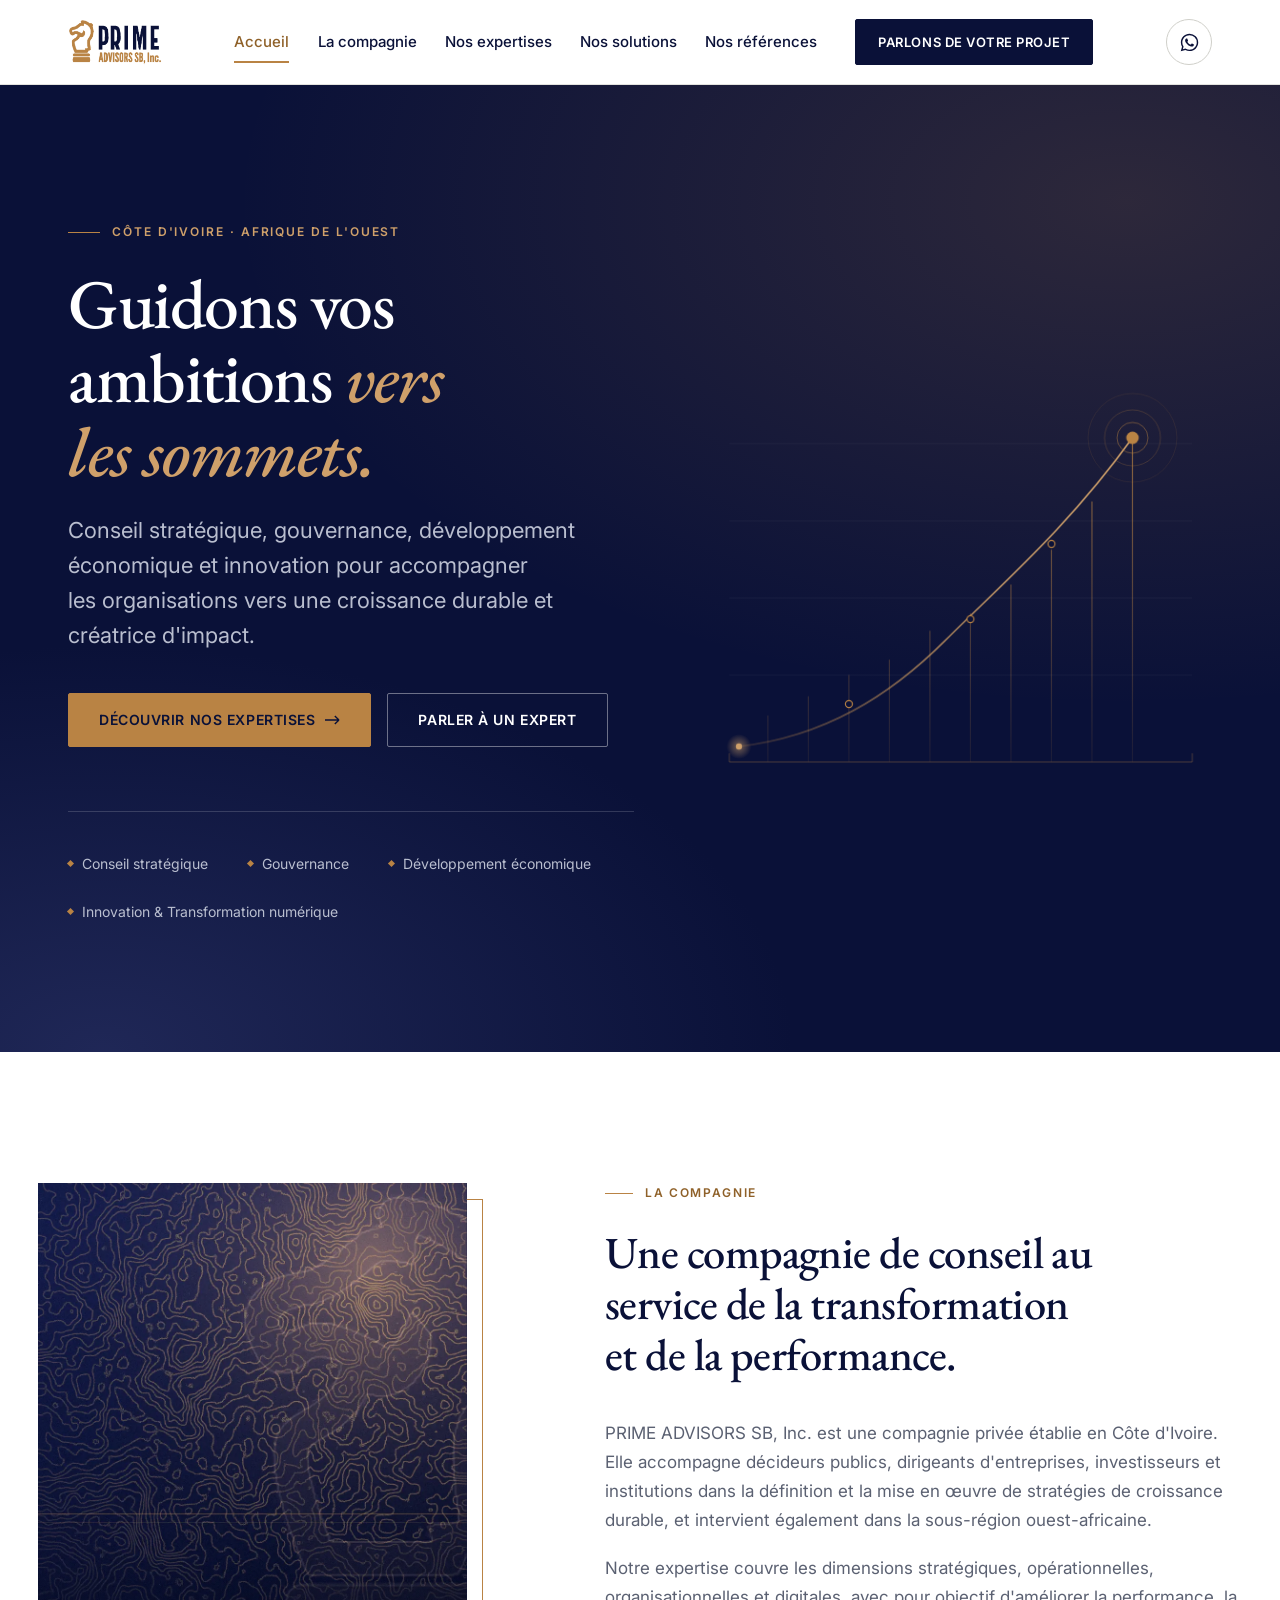
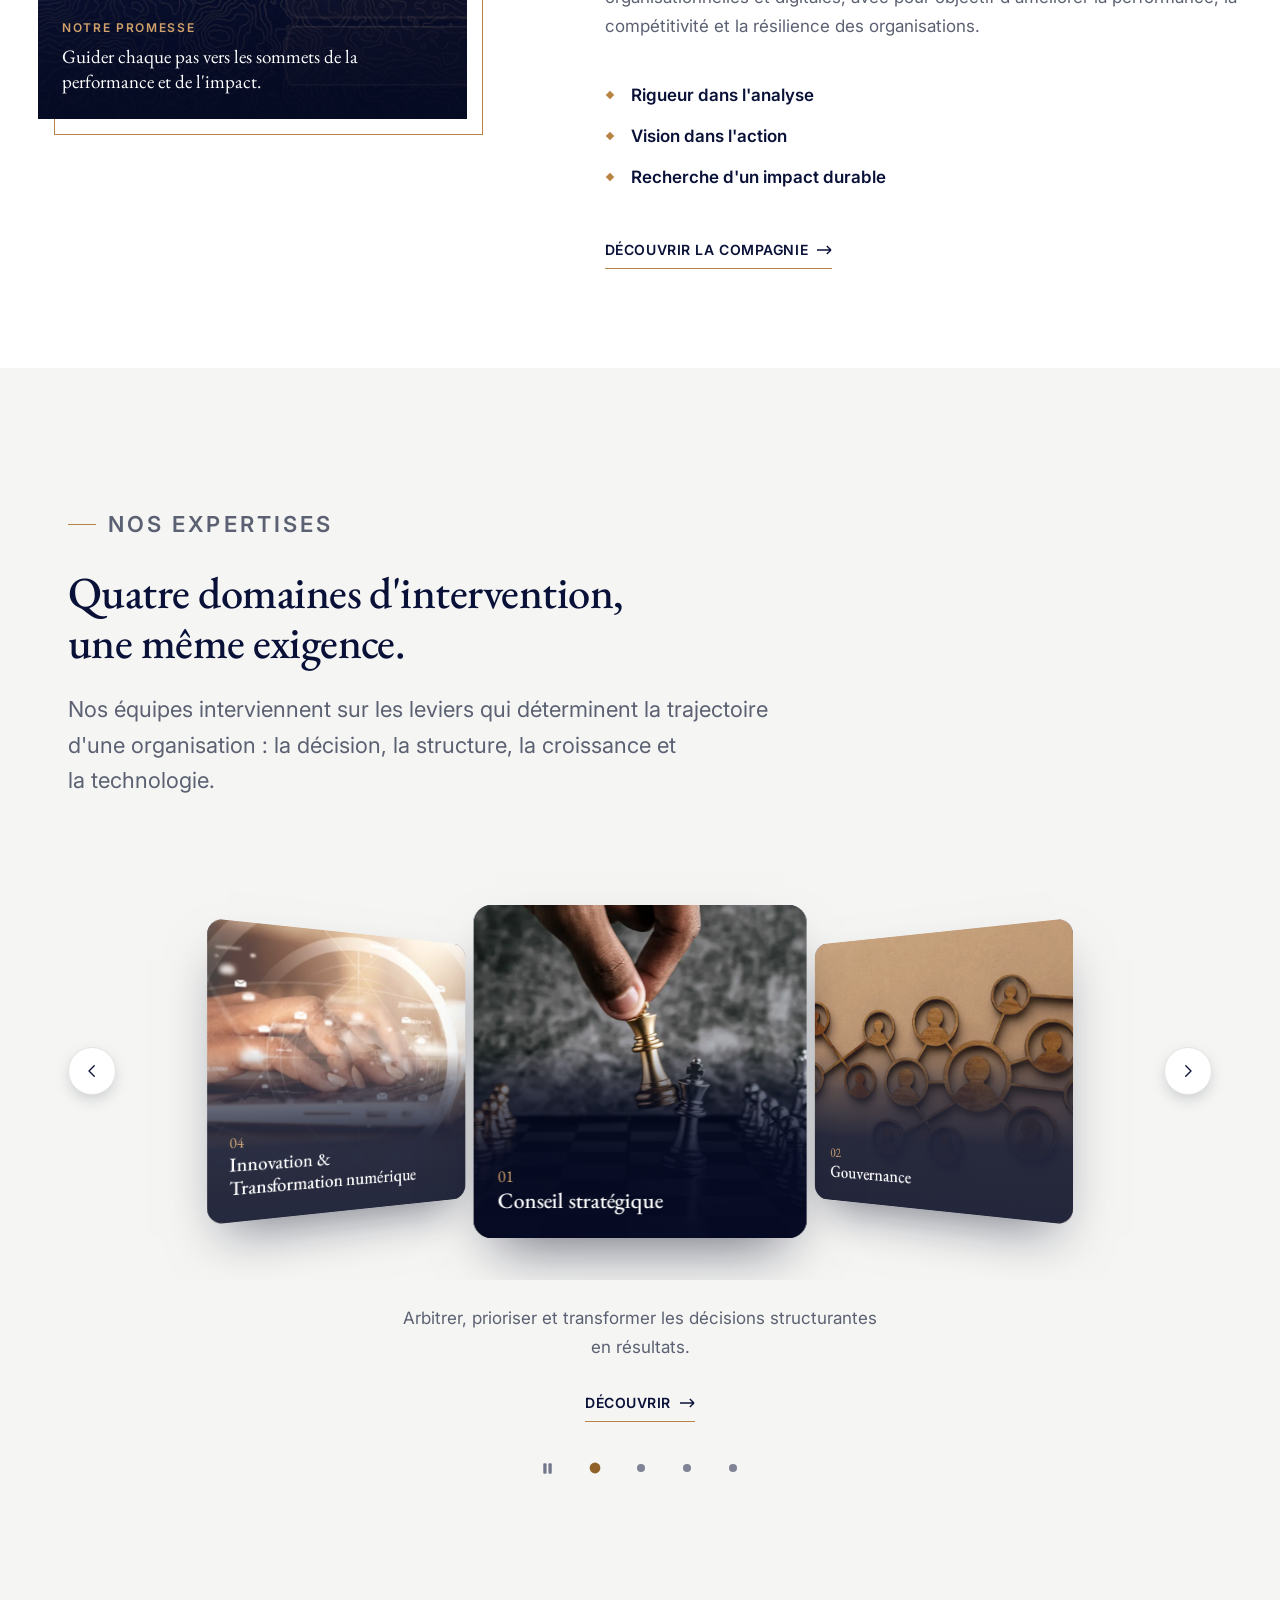
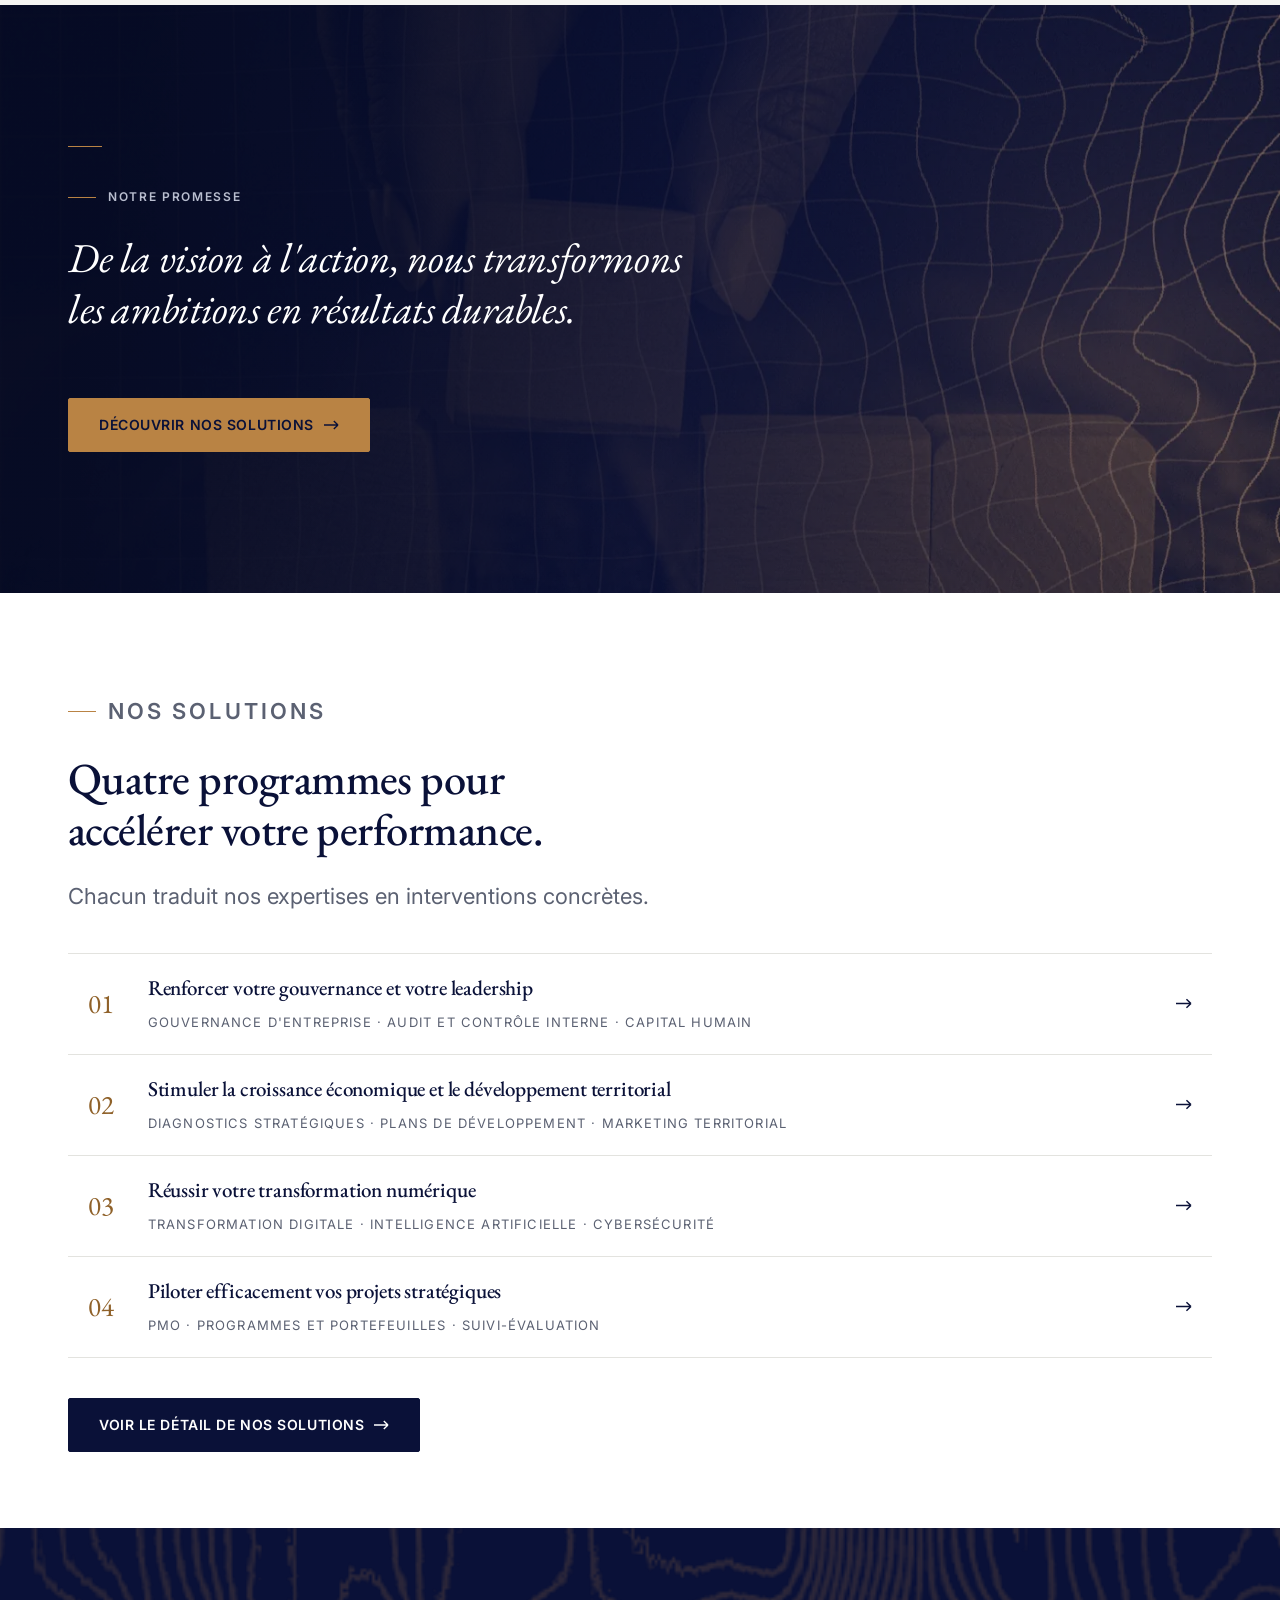
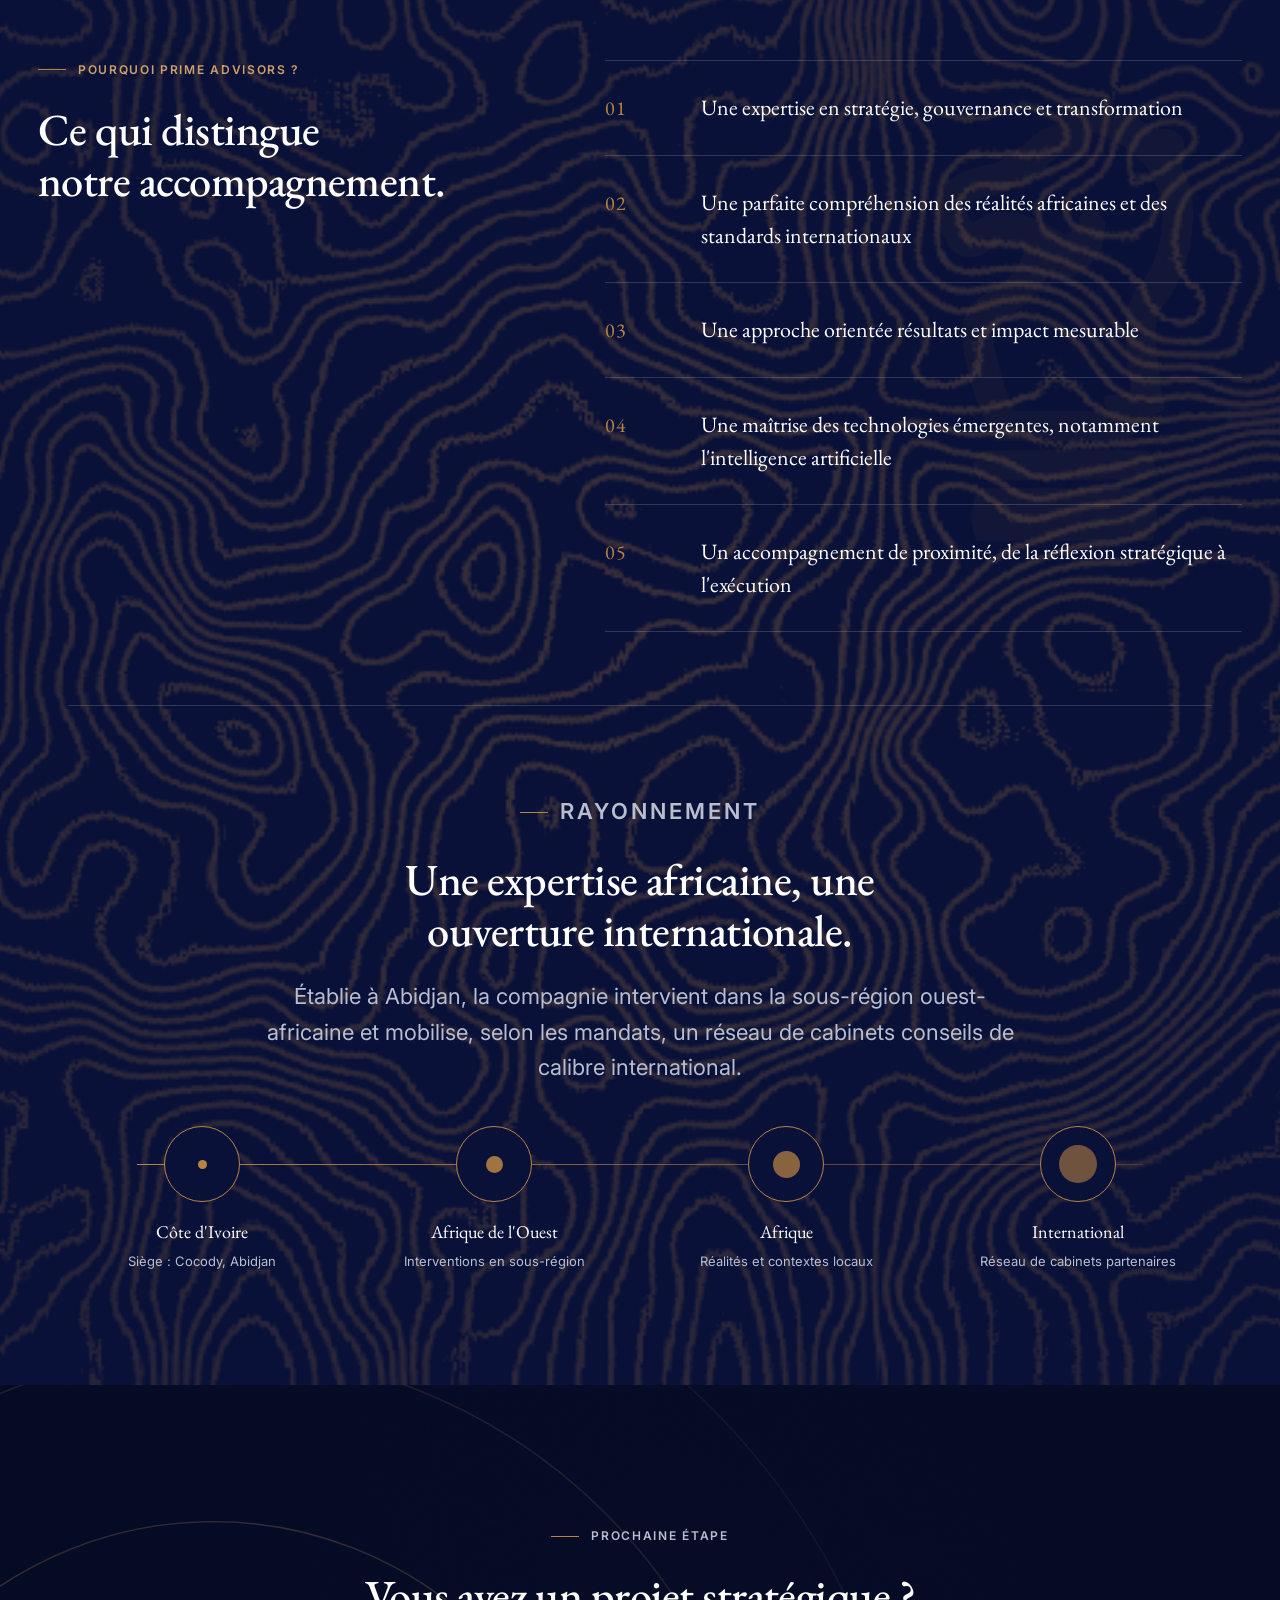
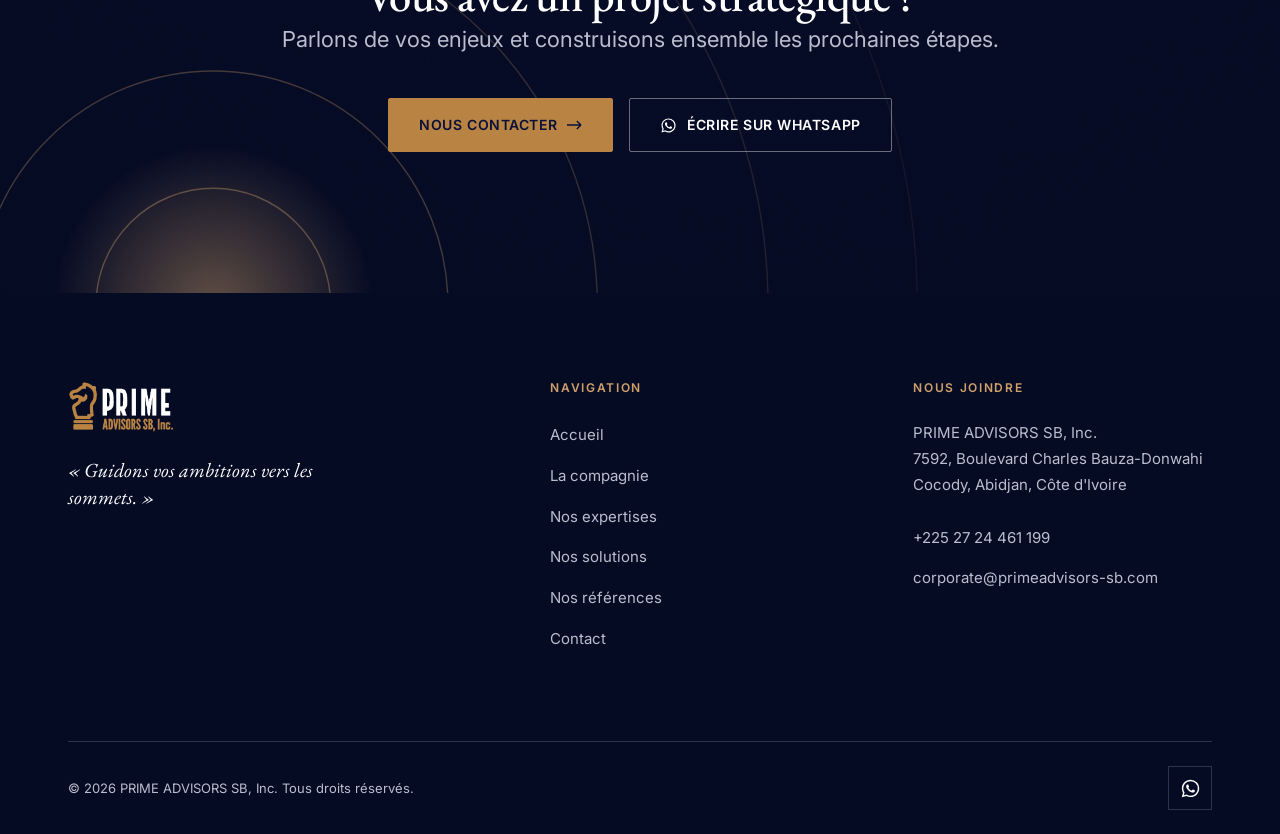
==== commit f9afb448: "Stop publishing internal files, and give the page some life Three reproaches came back from review: " ====
--- a/index.html
+++ b/index.html
@@ -3,8 +3,8 @@
 <head>
 <meta charset="utf-8">
 <meta name="viewport" content="width=device-width, initial-scale=1">
-<title>PRIME ADVISORS SB, Inc. | gouvernance & stratégie, Développement économique et Innovation & IA</title>
-<meta name="description" content="PRIME ADVISORS SB, Inc. accompagne dirigeants, institutions et investisseurs en conseil stratégique, gouvernance, développement économique et transformation numérique, en Côte d'Ivoire et en Afrique de l'Ouest.">
+<title>PRIME ADVISORS SB, Inc. | Conseil en stratégie et gouvernance</title>
+<meta name="description" content="Conseil stratégique, gouvernance, développement économique et transformation numérique pour dirigeants et institutions, en Côte d'Ivoire et en Afrique de l'Ouest.">
 <link rel="canonical" href="https://www.primeadvisors-sb.com/">
 <meta name="theme-color" content="#0A1138">
 
@@ -208,7 +208,7 @@
         </figcaption>
       </figure>
 
-      <div class="reveal reveal-delay-1">
+      <div class="reveal">
         <p class="eyebrow">La compagnie</p>
         <h2>Une compagnie de conseil au service de la transformation et de la performance.</h2>
         <div class="prose" style="margin-top:var(--space-lg)">
@@ -448,7 +448,7 @@
           <p class="eyebrow">Pourquoi PRIME ADVISORS ?</p>
           <h2>Ce qui distingue notre accompagnement.</h2>
         </div>
-        <ul class="reasons reveal reveal-delay-1">
+        <ul class="reasons reveal">
           <li>
             <span class="reasons__num" aria-hidden="true">01</span>
             <span class="reasons__text">Une expertise en stratégie, gouvernance et transformation</span>
@@ -482,7 +482,7 @@
           </p>
         </div>
 
-        <ol class="reach reveal reveal-delay-1">
+        <ol class="reach reveal">
           <li class="reach__item">
             <span class="reach__ring" aria-hidden="true"><span class="reach__dot"></span></span>
             <span class="reach__label">Côte d'Ivoire<span class="reach__note">Siège : Cocody, Abidjan</span></span>
@@ -590,15 +590,6 @@
            aria-label="Écrire à PRIME ADVISORS sur WhatsApp (nouvel onglet)">
           <svg viewBox="0 0 24 24" fill="currentColor" aria-hidden="true"><path d="M12.04 2C6.58 2 2.13 6.45 2.13 11.91c0 1.75.46 3.45 1.32 4.95L2 22l5.25-1.38a9.9 9.9 0 0 0 4.79 1.22h.01c5.46 0 9.91-4.45 9.91-9.91 0-2.65-1.03-5.14-2.9-7.01A9.82 9.82 0 0 0 12.04 2Zm0 18.15h-.01a8.2 8.2 0 0 1-4.19-1.15l-.3-.18-3.12.82.83-3.04-.2-.31a8.16 8.16 0 0 1-1.26-4.38c0-4.54 3.7-8.24 8.25-8.24a8.2 8.2 0 0 1 8.24 8.25c0 4.54-3.7 8.23-8.24 8.23Zm4.52-6.16c-.25-.12-1.47-.72-1.69-.81-.23-.08-.39-.12-.56.13-.16.24-.64.8-.79.97-.14.16-.29.19-.54.06-.25-.12-1.05-.39-1.99-1.23-.74-.66-1.23-1.47-1.38-1.72-.14-.25-.01-.38.11-.5.11-.11.25-.29.37-.43.13-.15.17-.25.25-.41.08-.17.04-.31-.02-.43-.06-.12-.56-1.34-.76-1.84-.2-.48-.41-.42-.56-.43h-.48c-.17 0-.43.06-.66.31-.23.25-.86.85-.86 2.07 0 1.22.89 2.4 1.01 2.56.12.17 1.75 2.67 4.23 3.74.59.26 1.05.41 1.41.52.59.19 1.13.16 1.56.1.48-.07 1.47-.6 1.67-1.18.21-.58.21-1.07.15-1.18-.06-.11-.23-.17-.48-.29Z"/></svg>
         </a>
-        <!--
-          À COMPLÉTER : LinkedIn
-          Décommenter dès que l'URL de la page entreprise officielle est communiquée,
-          en remplaçant HREF_LINKEDIN par l'adresse exacte.
-
-        <a href="HREF_LINKEDIN" target="_blank" rel="noopener noreferrer" aria-label="PRIME ADVISORS SB sur LinkedIn">
-          <svg width="17" height="17" viewBox="0 0 24 24" fill="currentColor" aria-hidden="true"><path d="M6.94 5a2 2 0 1 1-4 0 2 2 0 0 1 4 0ZM3.2 8.48h3.5V21H3.2V8.48Zm5.7 0h3.35v1.71h.05c.47-.86 1.6-1.77 3.3-1.77 3.53 0 4.18 2.25 4.18 5.18V21h-3.5v-5.7c0-1.36-.03-3.11-1.94-3.11-1.94 0-2.24 1.48-2.24 3.01V21H8.9V8.48Z"/></svg>
-        </a>
-        -->
       </div>
     </div>
   </div>
--- a/assets/css/style.css
+++ b/assets/css/style.css
@@ -1635,15 +1635,68 @@
 /* --------------------------------------------------------------------------
    16. MOUVEMENT
    -------------------------------------------------------------------------- */
+/* Course et durée de l'entrée. 14px sur 420ms passaient inaperçus : l'œil
+   ne lit un déplacement que s'il dure assez pour être suivi. */
+:root {
+  --dur-reveal: 820ms;
+  --ease-reveal: cubic-bezier(0.16, 0.84, 0.28, 1);
+  --pas: 85ms;                /* décalage entre deux éléments d'une cascade */
+}
+
 .js .reveal {
   opacity: 0;
-  transform: translateY(14px);
-  transition: opacity var(--dur-slow) var(--ease), transform var(--dur-slow) var(--ease);
+  transform: translate3d(0, 30px, 0);
+  transition: opacity var(--dur-reveal) var(--ease-reveal),
+              transform var(--dur-reveal) var(--ease-reveal);
+  /* --r est posé par le JS : rang de l'élément parmi ses frères révélables.
+     Aucune classe à placer à la main, donc aucune page oubliée. */
+  transition-delay: calc(var(--r, 0) * var(--pas));
 }
 .js .reveal.is-visible { opacity: 1; transform: none; }
-.js .reveal-delay-1 { transition-delay: 70ms; }
-.js .reveal-delay-2 { transition-delay: 140ms; }
-.js .reveal-delay-3 { transition-delay: 210ms; }
+
+/* Les deux colonnes d'un bloc scindé se rejoignent au lieu de monter
+   ensemble : le mouvement raconte l'assemblage de la page. */
+.js .split > .reveal:first-child  { transform: translate3d(-30px, 16px, 0); }
+.js .split > .reveal:last-child   { transform: translate3d(30px, 16px, 0); }
+@media (max-width: 900px) {
+  .js .split > .reveal:first-child,
+  .js .split > .reveal:last-child { transform: translate3d(0, 30px, 0); }
+}
+
+/* Un visuel ne monte pas : il se dévoile. Le cadre et son filet doré
+   restent en place, seule l'image se découvre de bas en haut, pendant que
+   le très léger zoom déjà en place se résorbe. */
+.js figure.media.reveal { opacity: 1; transform: none; }
+.js figure.media.reveal img {
+  clip-path: inset(0 0 100% 0);
+  transition: clip-path 1.05s var(--ease-reveal), transform 1.6s var(--ease);
+  transition-delay: calc(var(--r, 0) * var(--pas));
+}
+.js figure.media.reveal.is-visible img { clip-path: inset(0 0 0 0); }
+
+/* Cascade interne : les puces d'une liste révélée arrivent une à une.
+   C'est là que se joue l'essentiel sur les pages denses, où le texte
+   s'empile en listes de même poids. --li est posé par le JS. */
+.js .reveal li {
+  opacity: 0;
+  transform: translate3d(0, 12px, 0);
+  transition: opacity 620ms var(--ease-reveal), transform 620ms var(--ease-reveal);
+  transition-delay: calc(var(--r, 0) * var(--pas) + var(--li, 0) * 65ms + 120ms);
+}
+.js .reveal.is-visible li { opacity: 1; transform: none; }
+
+/* Jauge de lecture, posée sur le filet inférieur de l'en-tête. Pas de
+   chrome supplémentaire : la bordure existante devient la mesure. */
+.site-header__progress {
+  position: absolute;
+  left: 0; right: 0; bottom: -1px;
+  height: 2px;
+  background: var(--gold);
+  transform: scaleX(0);
+  transform-origin: left;
+  will-change: transform;
+  pointer-events: none;
+}
 
 @media (prefers-reduced-motion: reduce) {
   html { scroll-behavior: auto; }
@@ -1653,7 +1706,12 @@
     transition-duration: 0.001ms !important;
     scroll-behavior: auto !important;
   }
-  .js .reveal { opacity: 1; transform: none; }
+  .js .reveal,
+  .js .split > .reveal:first-child,
+  .js .split > .reveal:last-child,
+  .js .reveal li { opacity: 1; transform: none; }
+  .js figure.media.reveal img { clip-path: none; }
+  .site-header__progress { display: none; }
 }
 
 /* ==========================================================================
@@ -2246,3 +2304,101 @@
   .js .reveal .eyebrow::before { transform: scaleX(1); }
   [data-parallax] { transform: none !important; }
 }
+
+/* --------------------------------------------------------------------------
+   19 bis. VIE AU SURVOL DES BLOCS DENSES
+
+   Les fiches, les valeurs et les listes numérotées ne réagissaient à rien.
+   Ce sont précisément les blocs qui occupent le plus de surface sur les
+   pages de fond, d'où l'impression d'une page figée une fois l'entrée
+   passée. Mouvements courts et sobres : on cherche la réponse, pas l'effet.
+   -------------------------------------------------------------------------- */
+
+/* Fiches solution ------------------------------------------------------- */
+.sheet {
+  transition: border-color var(--dur-slow) var(--ease),
+              box-shadow var(--dur-slow) var(--ease),
+              transform var(--dur-slow) var(--ease);
+}
+.sheet:hover {
+  border-color: var(--gold);
+  box-shadow: 0 18px 44px -28px rgba(10, 17, 56, 0.45);
+  transform: translateY(-3px);
+}
+.sheet__head { position: relative; }
+.sheet__head::after {
+  content: "";
+  position: absolute;
+  left: 0; bottom: -1px;
+  width: 100%; height: 2px;
+  background: var(--gold);
+  transform: scaleX(0);
+  transform-origin: left;
+  transition: transform 0.7s var(--ease-reveal);
+}
+.sheet:hover .sheet__head::after { transform: scaleX(1); }
+.sheet__num { transition: transform var(--dur-slow) var(--ease); }
+.sheet:hover .sheet__num { transform: translateY(-2px) scale(1.08); }
+
+.sheet__cell { transition: background-color var(--dur) var(--ease); }
+.sheet__cell:hover { background: var(--gray-light); }
+.sheet__cell h3 { transition: color var(--dur) var(--ease); }
+.sheet__cell:hover h3 { color: var(--navy); }
+
+/* Valeurs de la page compagnie ------------------------------------------ */
+.value { transition: border-color var(--dur-slow) var(--ease); }
+.value:hover { border-top-color: var(--gold); }
+.value__num, .value h3 { transition: transform var(--dur-slow) var(--ease), color var(--dur) var(--ease); }
+.value:hover .value__num { transform: translateX(4px); color: var(--gold); }
+.value:hover h3 { transform: translateX(4px); }
+
+/* Listes à losange ------------------------------------------------------- */
+.diamond-list li { transition: color var(--dur) var(--ease); }
+.diamond-list li::before { transition: transform var(--dur-slow) var(--ease), width var(--dur-slow) var(--ease); }
+.diamond-list li:hover { color: var(--text-strong); }
+.section--invert .diamond-list li:hover { color: #fff; }
+.diamond-list li:hover::before { transform: rotate(135deg) scale(1.25); }
+
+/* Rangée « pourquoi » ---------------------------------------------------- */
+.reasons li { transition: border-color var(--dur-slow) var(--ease); }
+.reasons li:hover { border-bottom-color: var(--gold); }
+.reasons__num, .reasons__text { transition: transform var(--dur-slow) var(--ease); }
+.reasons li:hover .reasons__num { transform: translateX(5px); }
+.reasons li:hover .reasons__text { transform: translateX(3px); }
+
+/* Le fond d'un bandeau dérive au défilement : il doit donc déborder du
+   cadre, sans quoi la translation découvrirait un bord. */
+.page-hero__bg[data-parallax] { height: 118%; top: -9%; }
+@media (prefers-reduced-motion: reduce) {
+  .page-hero__bg[data-parallax] { height: 100%; top: 0; }
+}
+
+/* --------------------------------------------------------------------------
+   19 ter. RESPIRATIONS DANS LE TEXTE COURANT
+
+   La section « Qui sommes-nous » alignait quatre paragraphes d'affilée sans
+   rien à regarder. Un visuel et une citation détachée coupent le bloc en
+   trois, sans retirer ni ajouter un mot.
+   -------------------------------------------------------------------------- */
+.prose .lead {
+  font-size: var(--fs-lead);
+  line-height: 1.6;
+  color: var(--text-strong);
+}
+.prose__figure {
+  margin: var(--space-xl) 0;
+  aspect-ratio: 5 / 2;
+}
+.prose__quote {
+  margin: var(--space-xl) 0;
+  padding-left: var(--space-lg);
+  border-left: 2px solid var(--gold);
+  font-family: var(--font-display);
+  font-size: clamp(1.25rem, 1.05rem + 0.8vw, 1.6rem);
+  line-height: 1.4;
+  color: var(--navy);
+}
+@media (max-width: 640px) {
+  .prose__figure { margin: var(--space-lg) 0; }
+  .prose__quote { padding-left: var(--space-md); margin: var(--space-lg) 0; }
+}
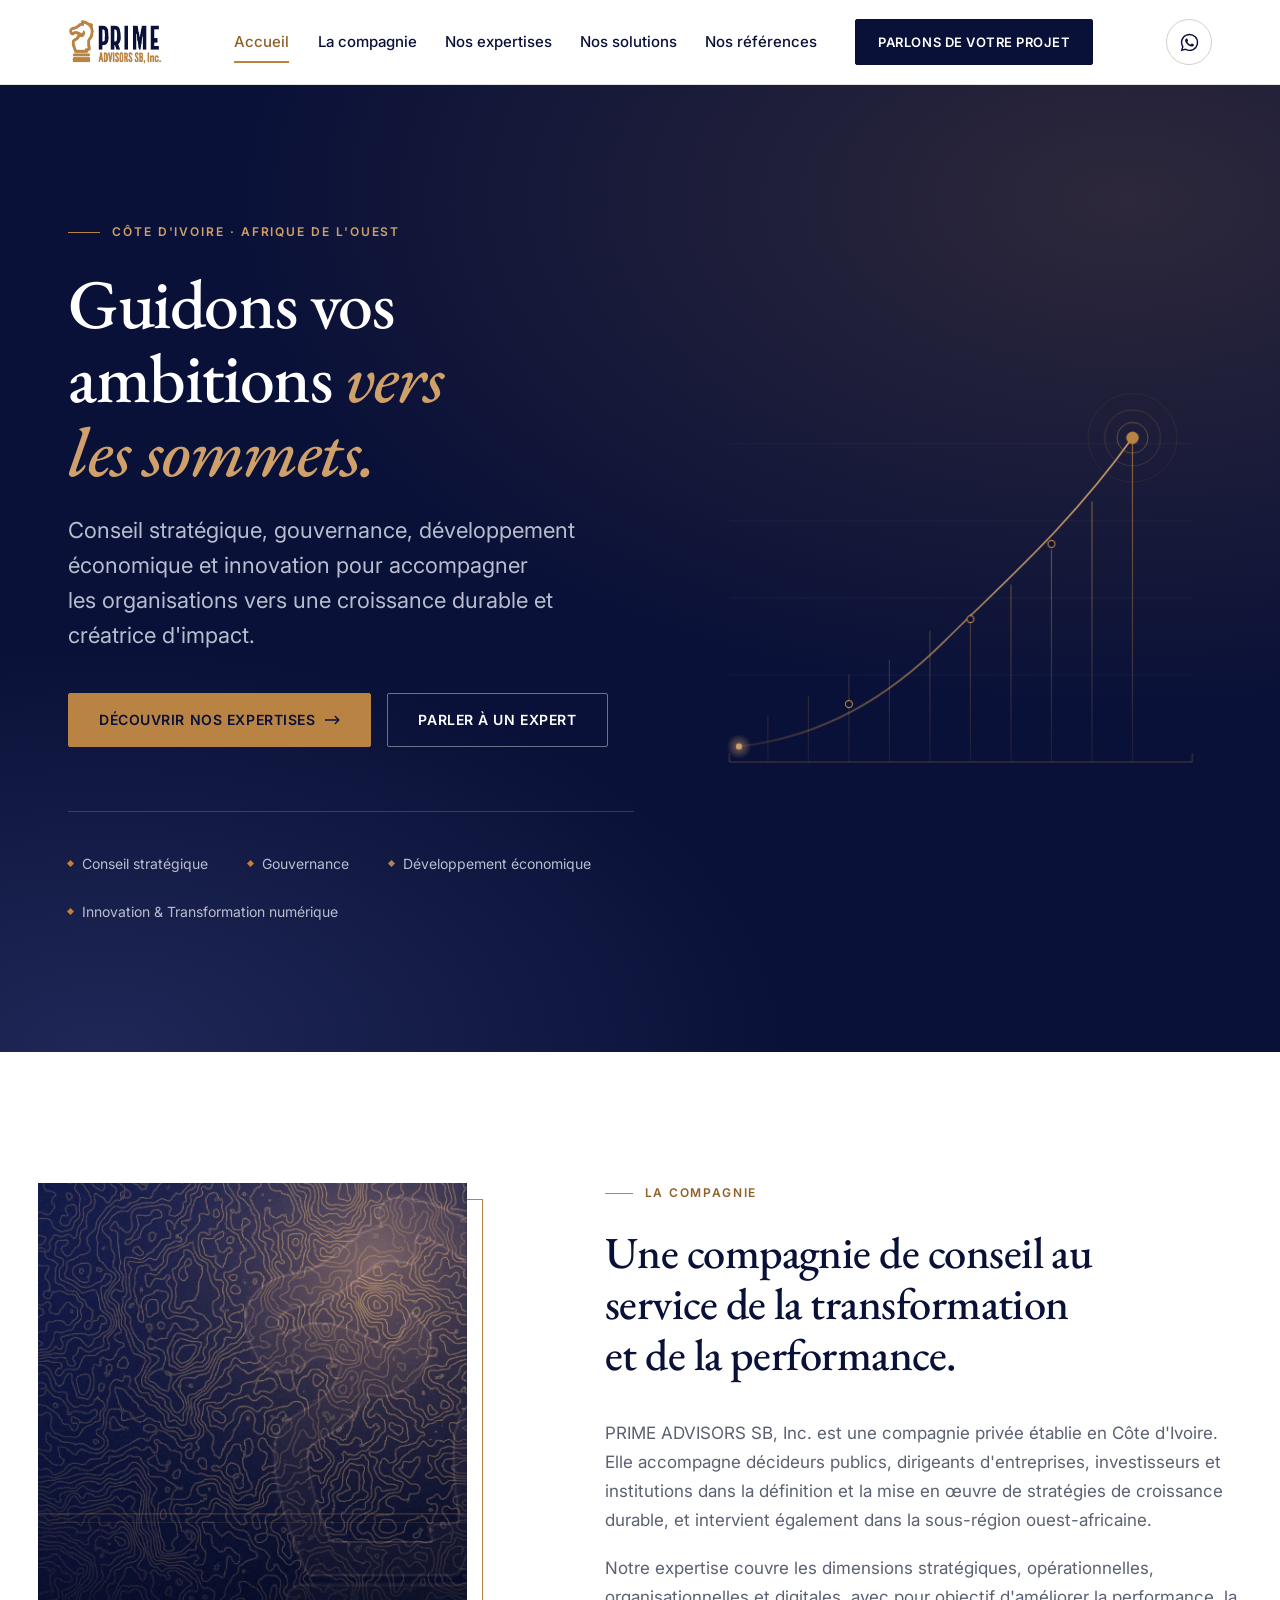
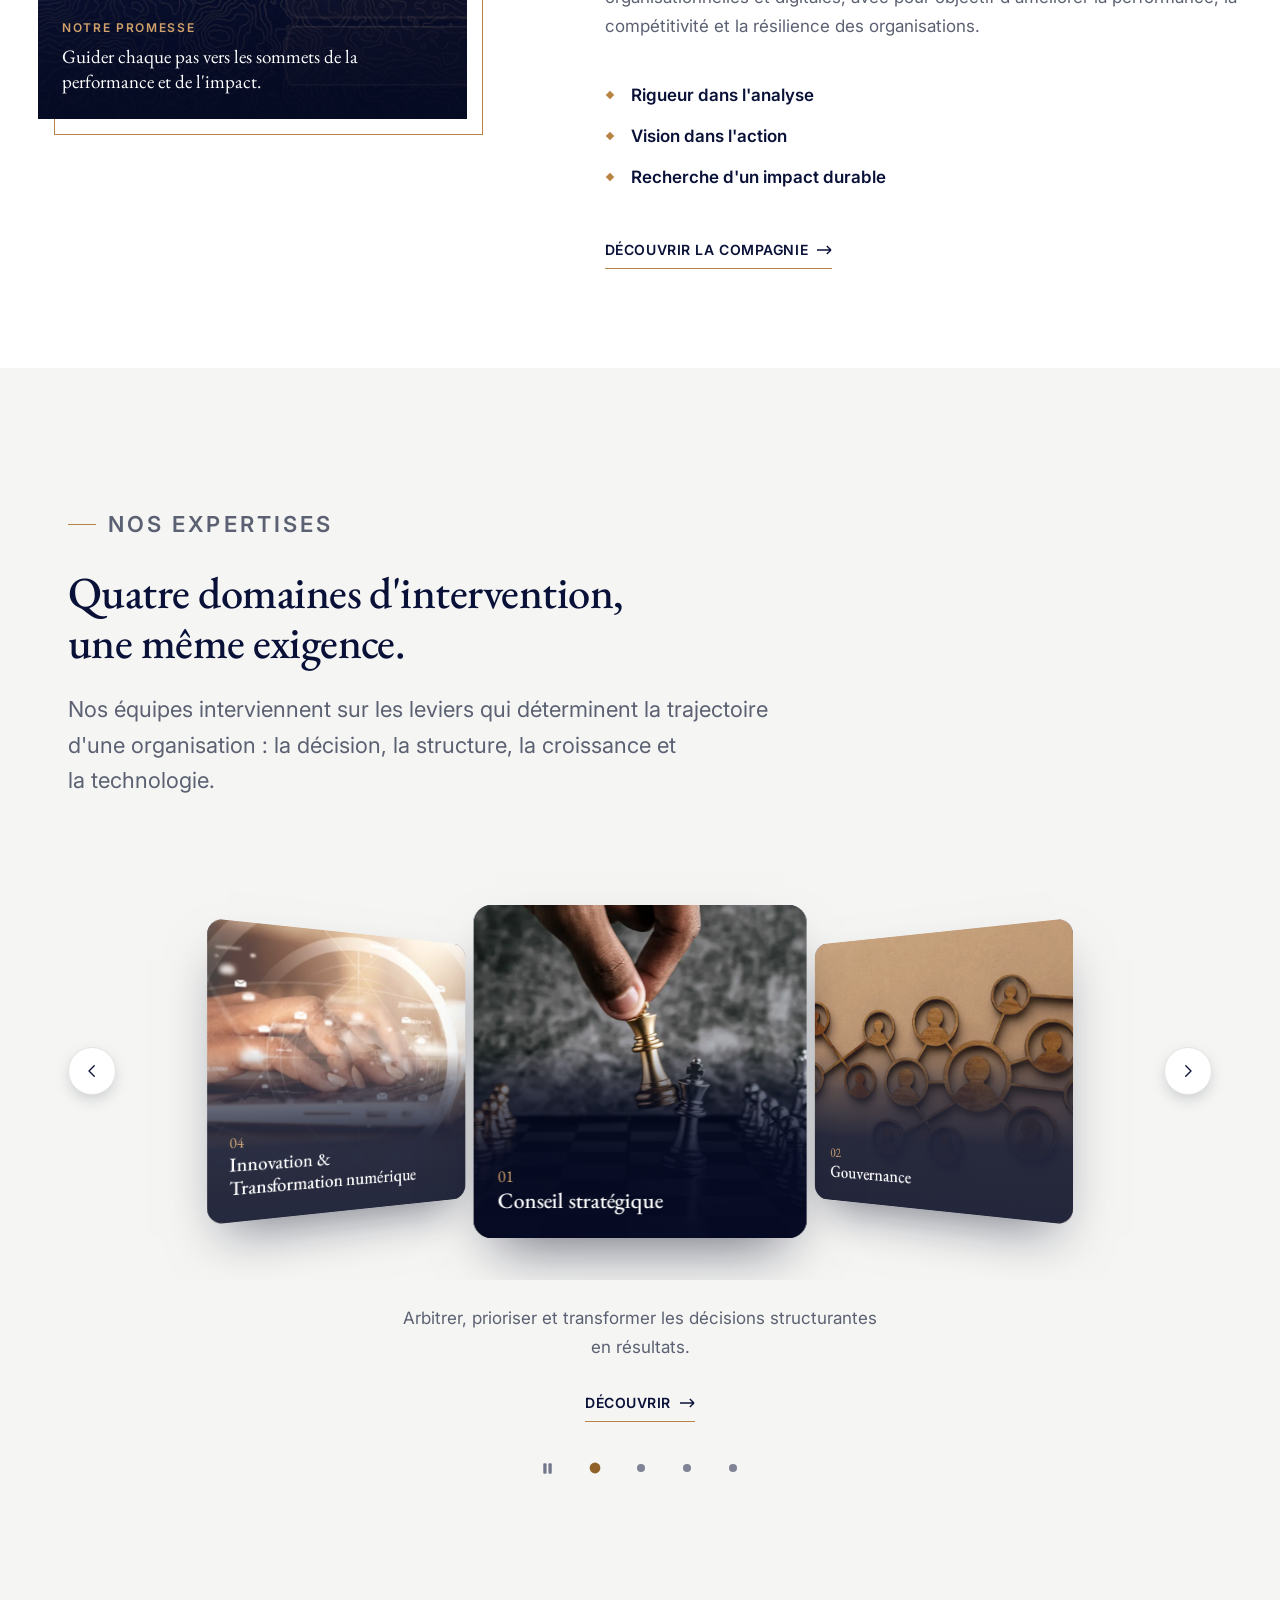
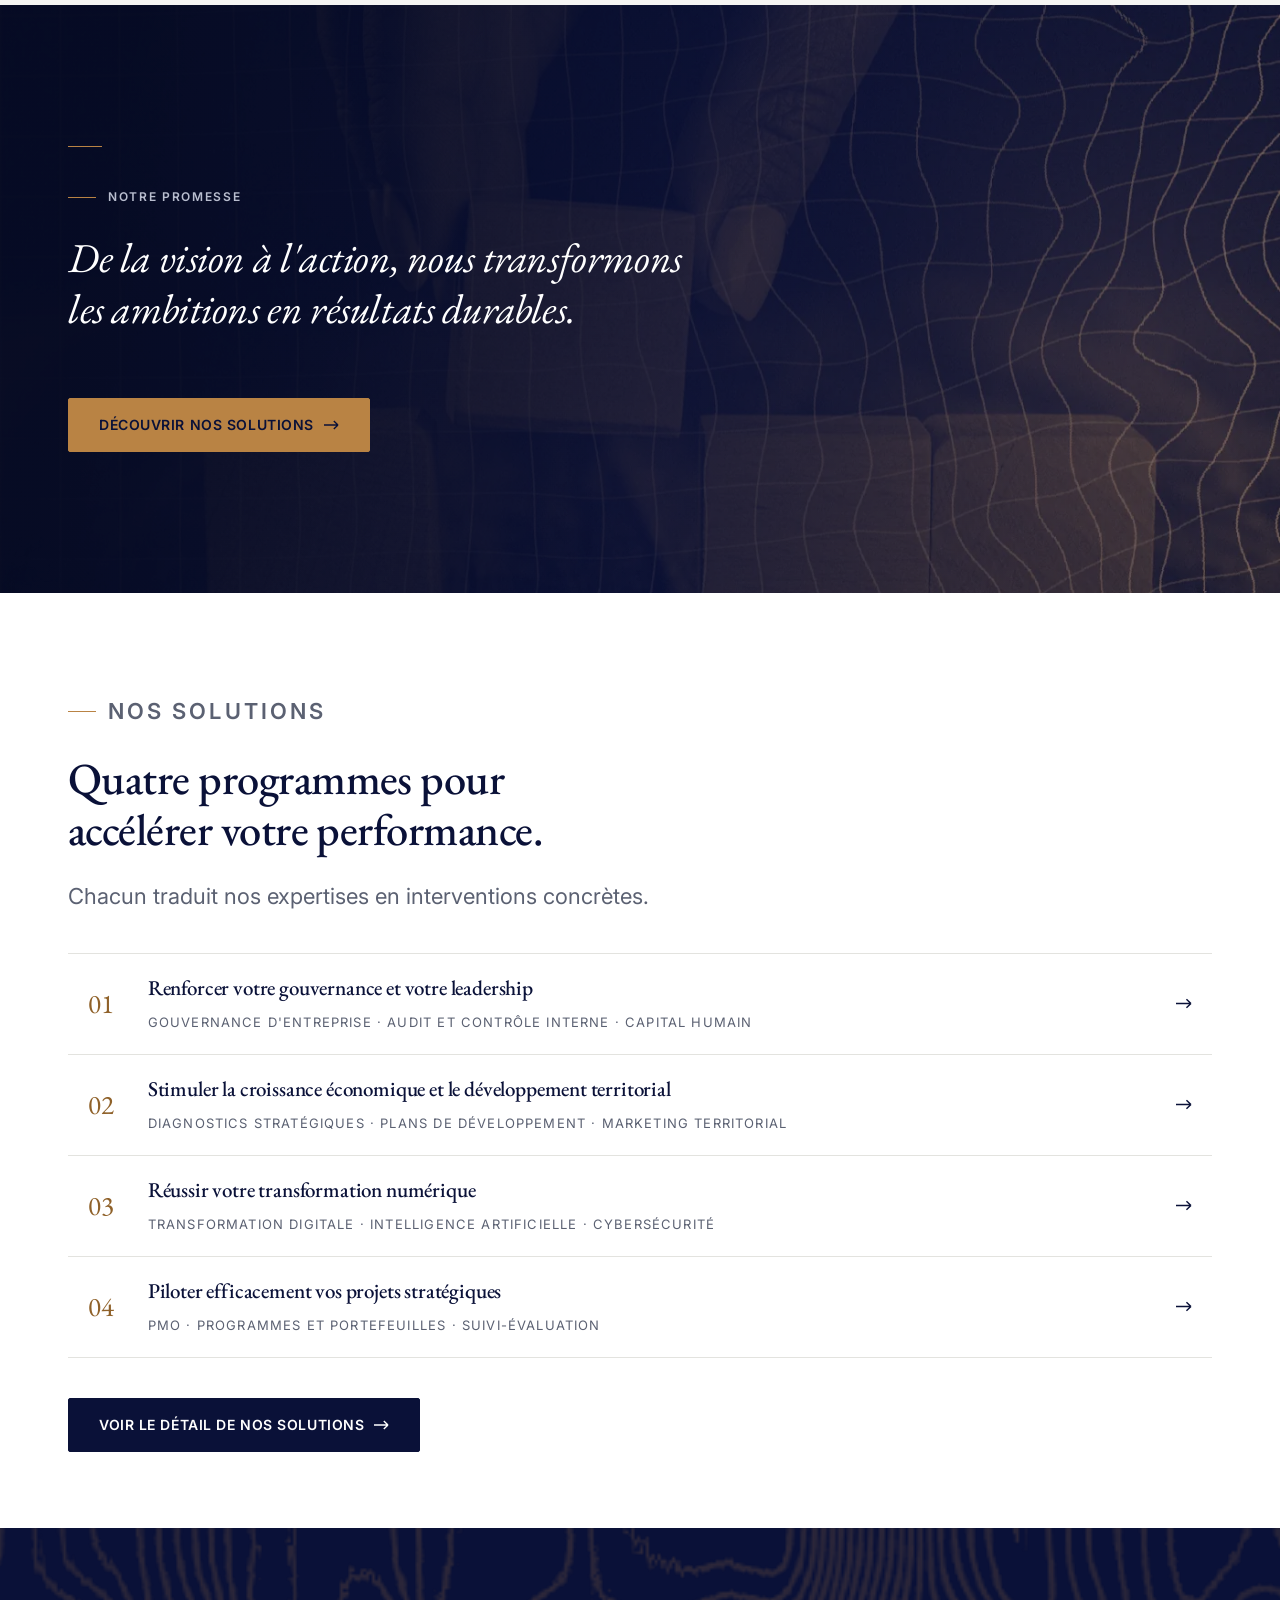
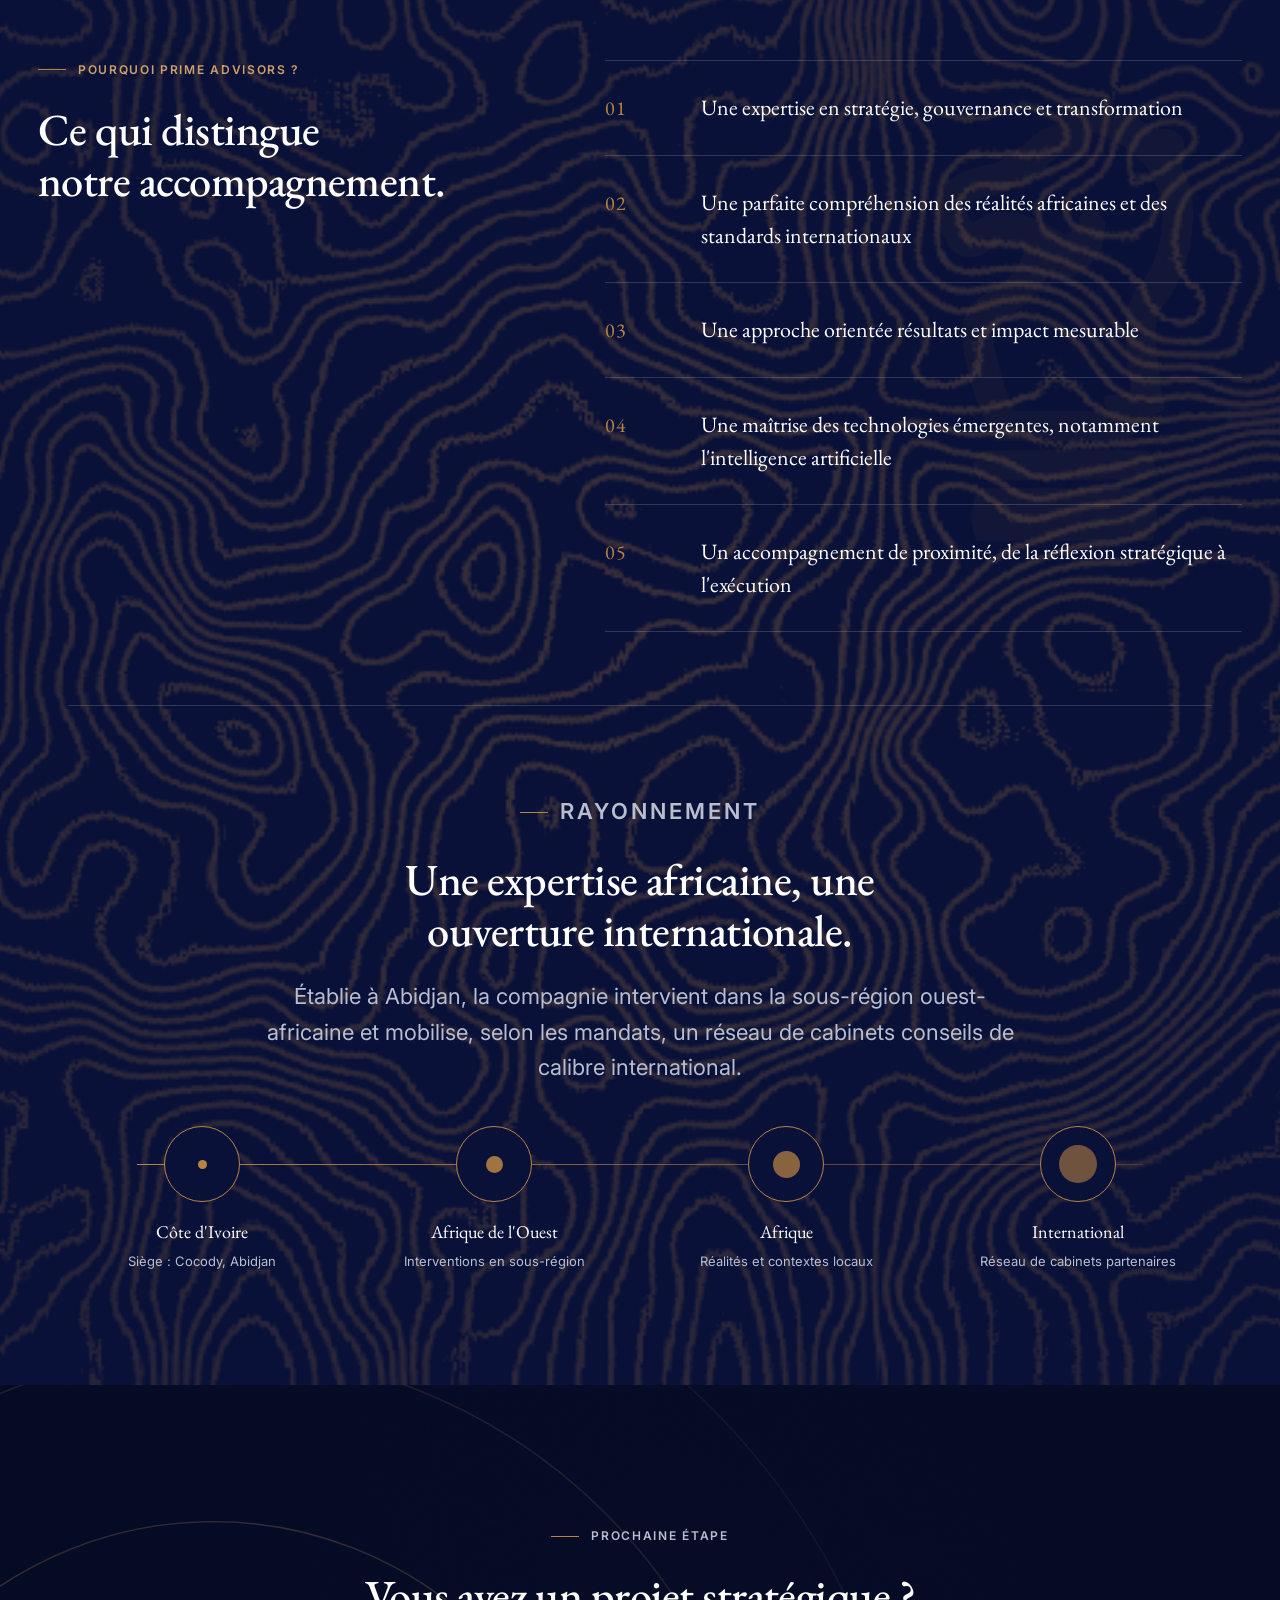
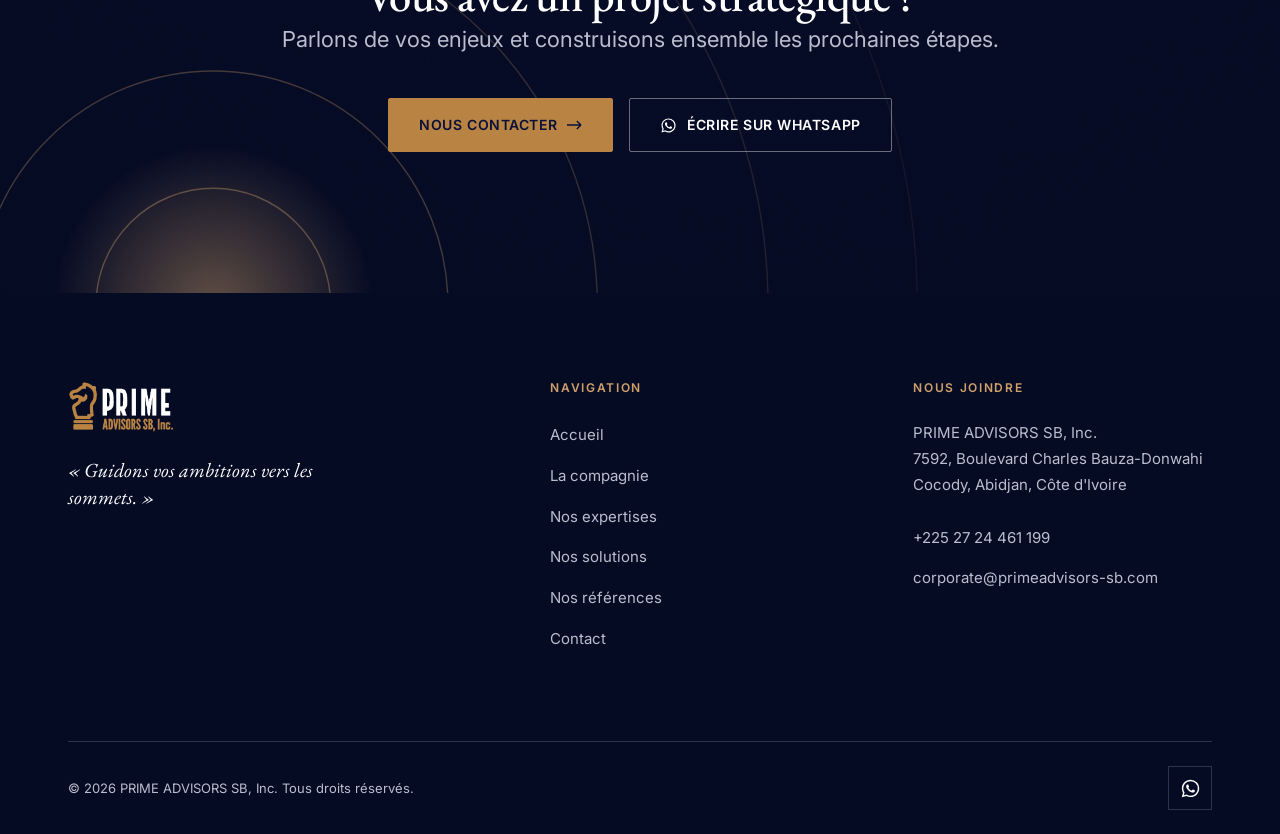
==== commit b9da62ea: "Clean up index.html and add LinkedIn link Removed commented-out code for animated ascent curve and a" ====
--- a/index.html
+++ b/index.html
@@ -3,8 +3,8 @@
 <head>
 <meta charset="utf-8">
 <meta name="viewport" content="width=device-width, initial-scale=1">
-<title>PRIME ADVISORS SB, Inc. | Conseil en stratégie et gouvernance</title>
-<meta name="description" content="Conseil stratégique, gouvernance, développement économique et transformation numérique pour dirigeants et institutions, en Côte d'Ivoire et en Afrique de l'Ouest.">
+<title>PRIME ADVISORS SB, Inc. | gouvernance & stratégie, Développement économique et Innovation & IA</title>
+<meta name="description" content="PRIME ADVISORS SB, Inc. accompagne dirigeants, institutions et investisseurs en conseil stratégique, gouvernance, développement économique et transformation numérique, en Côte d'Ivoire et en Afrique de l'Ouest.">
 <link rel="canonical" href="https://www.primeadvisors-sb.com/">
 <meta name="theme-color" content="#0A1138">
 
@@ -120,10 +120,7 @@
         </ul>
       </div>
 
-      <!-- Courbe d'ascension animée. Les tracés portent pathLength="1" : le
-           tracé progressif est piloté par une règle unique en CSS (section 19),
-           déclenchée par la classe .is-animated posée en JS à l'entrée dans
-           le champ de vision. -->
+
       <div class="hero__visual" aria-hidden="true">
         <svg viewBox="0 0 520 470" fill="none" xmlns="http://www.w3.org/2000/svg" data-parallax="0.04">
           <defs>
@@ -208,7 +205,7 @@
         </figcaption>
       </figure>
 
-      <div class="reveal">
+      <div class="reveal reveal-delay-1">
         <p class="eyebrow">La compagnie</p>
         <h2>Une compagnie de conseil au service de la transformation et de la performance.</h2>
         <div class="prose" style="margin-top:var(--space-lg)">
@@ -448,7 +445,7 @@
           <p class="eyebrow">Pourquoi PRIME ADVISORS ?</p>
           <h2>Ce qui distingue notre accompagnement.</h2>
         </div>
-        <ul class="reasons reveal">
+        <ul class="reasons reveal reveal-delay-1">
           <li>
             <span class="reasons__num" aria-hidden="true">01</span>
             <span class="reasons__text">Une expertise en stratégie, gouvernance et transformation</span>
@@ -482,7 +479,7 @@
           </p>
         </div>
 
-        <ol class="reach reveal">
+        <ol class="reach reveal reveal-delay-1">
           <li class="reach__item">
             <span class="reach__ring" aria-hidden="true"><span class="reach__dot"></span></span>
             <span class="reach__label">Côte d'Ivoire<span class="reach__note">Siège : Cocody, Abidjan</span></span>
@@ -590,6 +587,14 @@
            aria-label="Écrire à PRIME ADVISORS sur WhatsApp (nouvel onglet)">
           <svg viewBox="0 0 24 24" fill="currentColor" aria-hidden="true"><path d="M12.04 2C6.58 2 2.13 6.45 2.13 11.91c0 1.75.46 3.45 1.32 4.95L2 22l5.25-1.38a9.9 9.9 0 0 0 4.79 1.22h.01c5.46 0 9.91-4.45 9.91-9.91 0-2.65-1.03-5.14-2.9-7.01A9.82 9.82 0 0 0 12.04 2Zm0 18.15h-.01a8.2 8.2 0 0 1-4.19-1.15l-.3-.18-3.12.82.83-3.04-.2-.31a8.16 8.16 0 0 1-1.26-4.38c0-4.54 3.7-8.24 8.25-8.24a8.2 8.2 0 0 1 8.24 8.25c0 4.54-3.7 8.23-8.24 8.23Zm4.52-6.16c-.25-.12-1.47-.72-1.69-.81-.23-.08-.39-.12-.56.13-.16.24-.64.8-.79.97-.14.16-.29.19-.54.06-.25-.12-1.05-.39-1.99-1.23-.74-.66-1.23-1.47-1.38-1.72-.14-.25-.01-.38.11-.5.11-.11.25-.29.37-.43.13-.15.17-.25.25-.41.08-.17.04-.31-.02-.43-.06-.12-.56-1.34-.76-1.84-.2-.48-.41-.42-.56-.43h-.48c-.17 0-.43.06-.66.31-.23.25-.86.85-.86 2.07 0 1.22.89 2.4 1.01 2.56.12.17 1.75 2.67 4.23 3.74.59.26 1.05.41 1.41.52.59.19 1.13.16 1.56.1.48-.07 1.47-.6 1.67-1.18.21-.58.21-1.07.15-1.18-.06-.11-.23-.17-.48-.29Z"/></svg>
         </a>
+        <!--
+          À COMPLÉTER : LinkedIn
+          
+
+        <a href="HREF_LINKEDIN" target="_blank" rel="noopener noreferrer" aria-label="PRIME ADVISORS SB sur LinkedIn">
+          <svg width="17" height="17" viewBox="0 0 24 24" fill="currentColor" aria-hidden="true"><path d="M6.94 5a2 2 0 1 1-4 0 2 2 0 0 1 4 0ZM3.2 8.48h3.5V21H3.2V8.48Zm5.7 0h3.35v1.71h.05c.47-.86 1.6-1.77 3.3-1.77 3.53 0 4.18 2.25 4.18 5.18V21h-3.5v-5.7c0-1.36-.03-3.11-1.94-3.11-1.94 0-2.24 1.48-2.24 3.01V21H8.9V8.48Z"/></svg>
+        </a>
+        -->
       </div>
     </div>
   </div>
